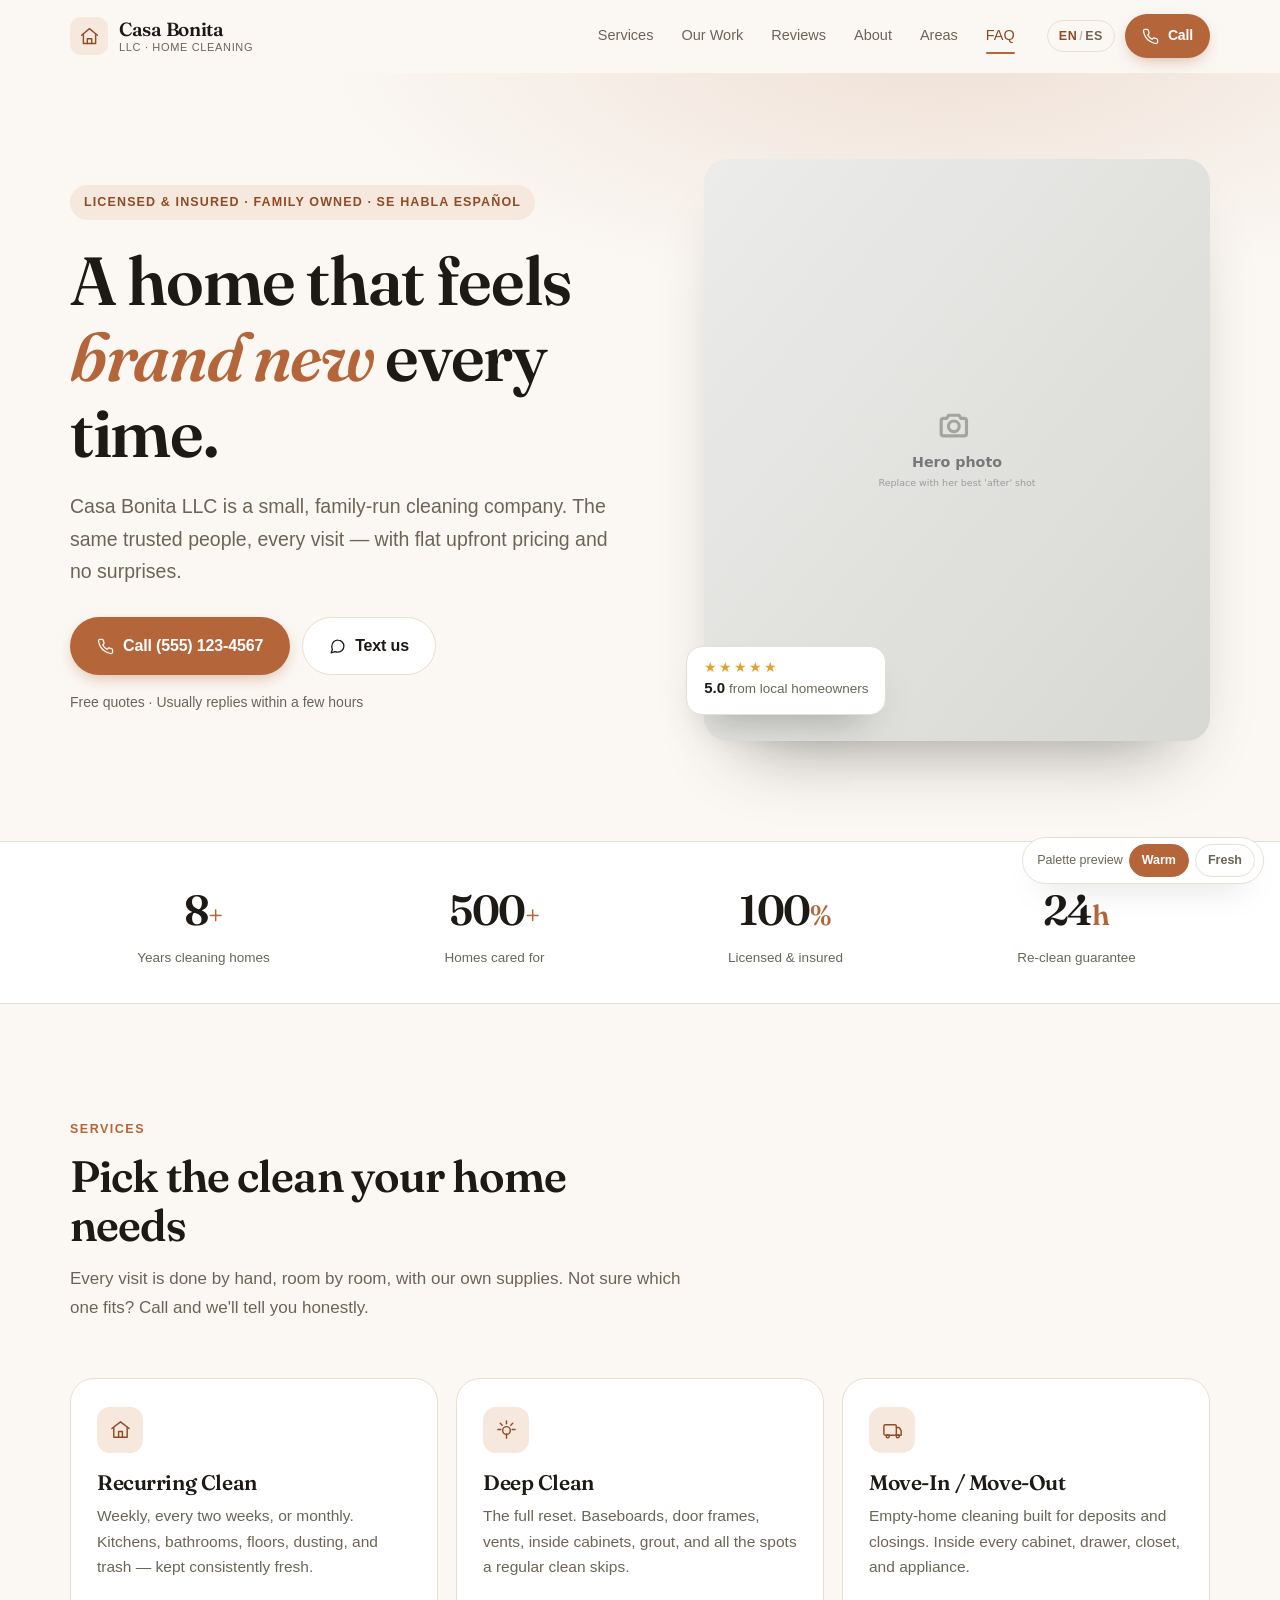
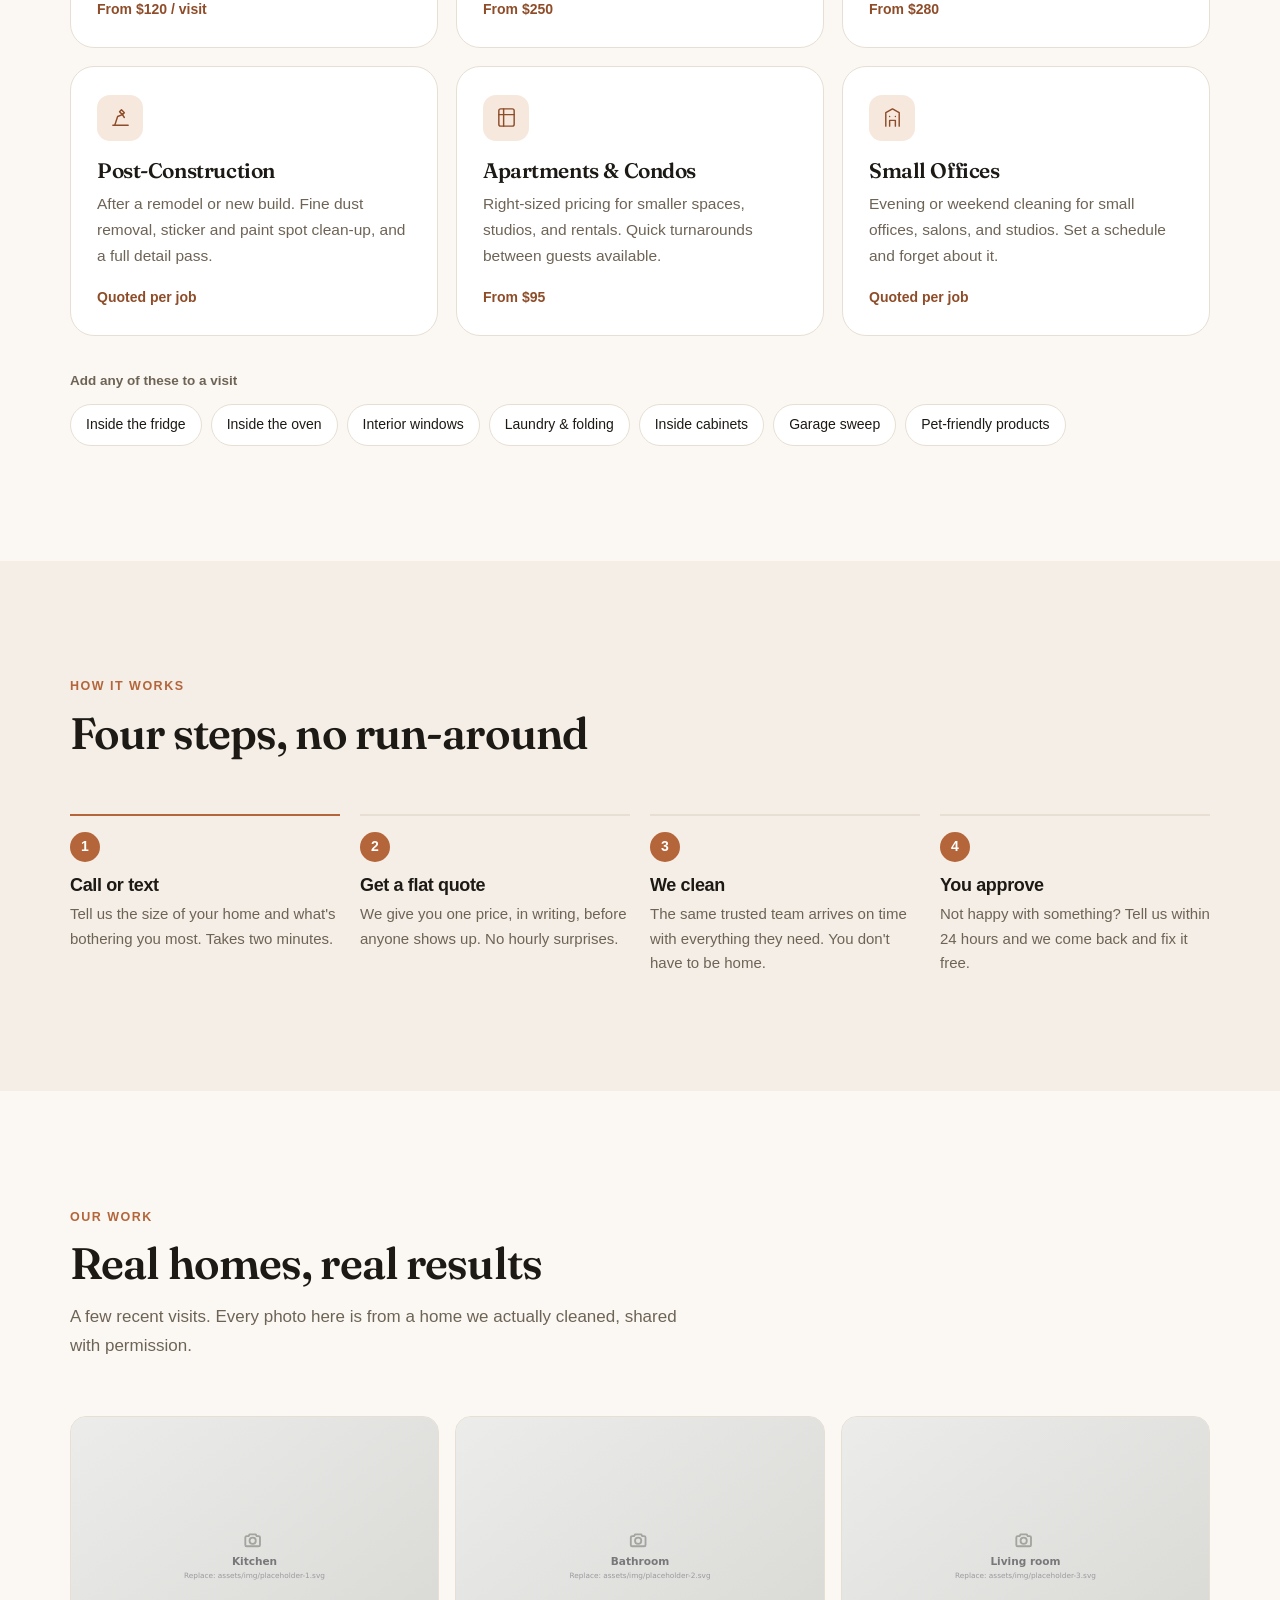
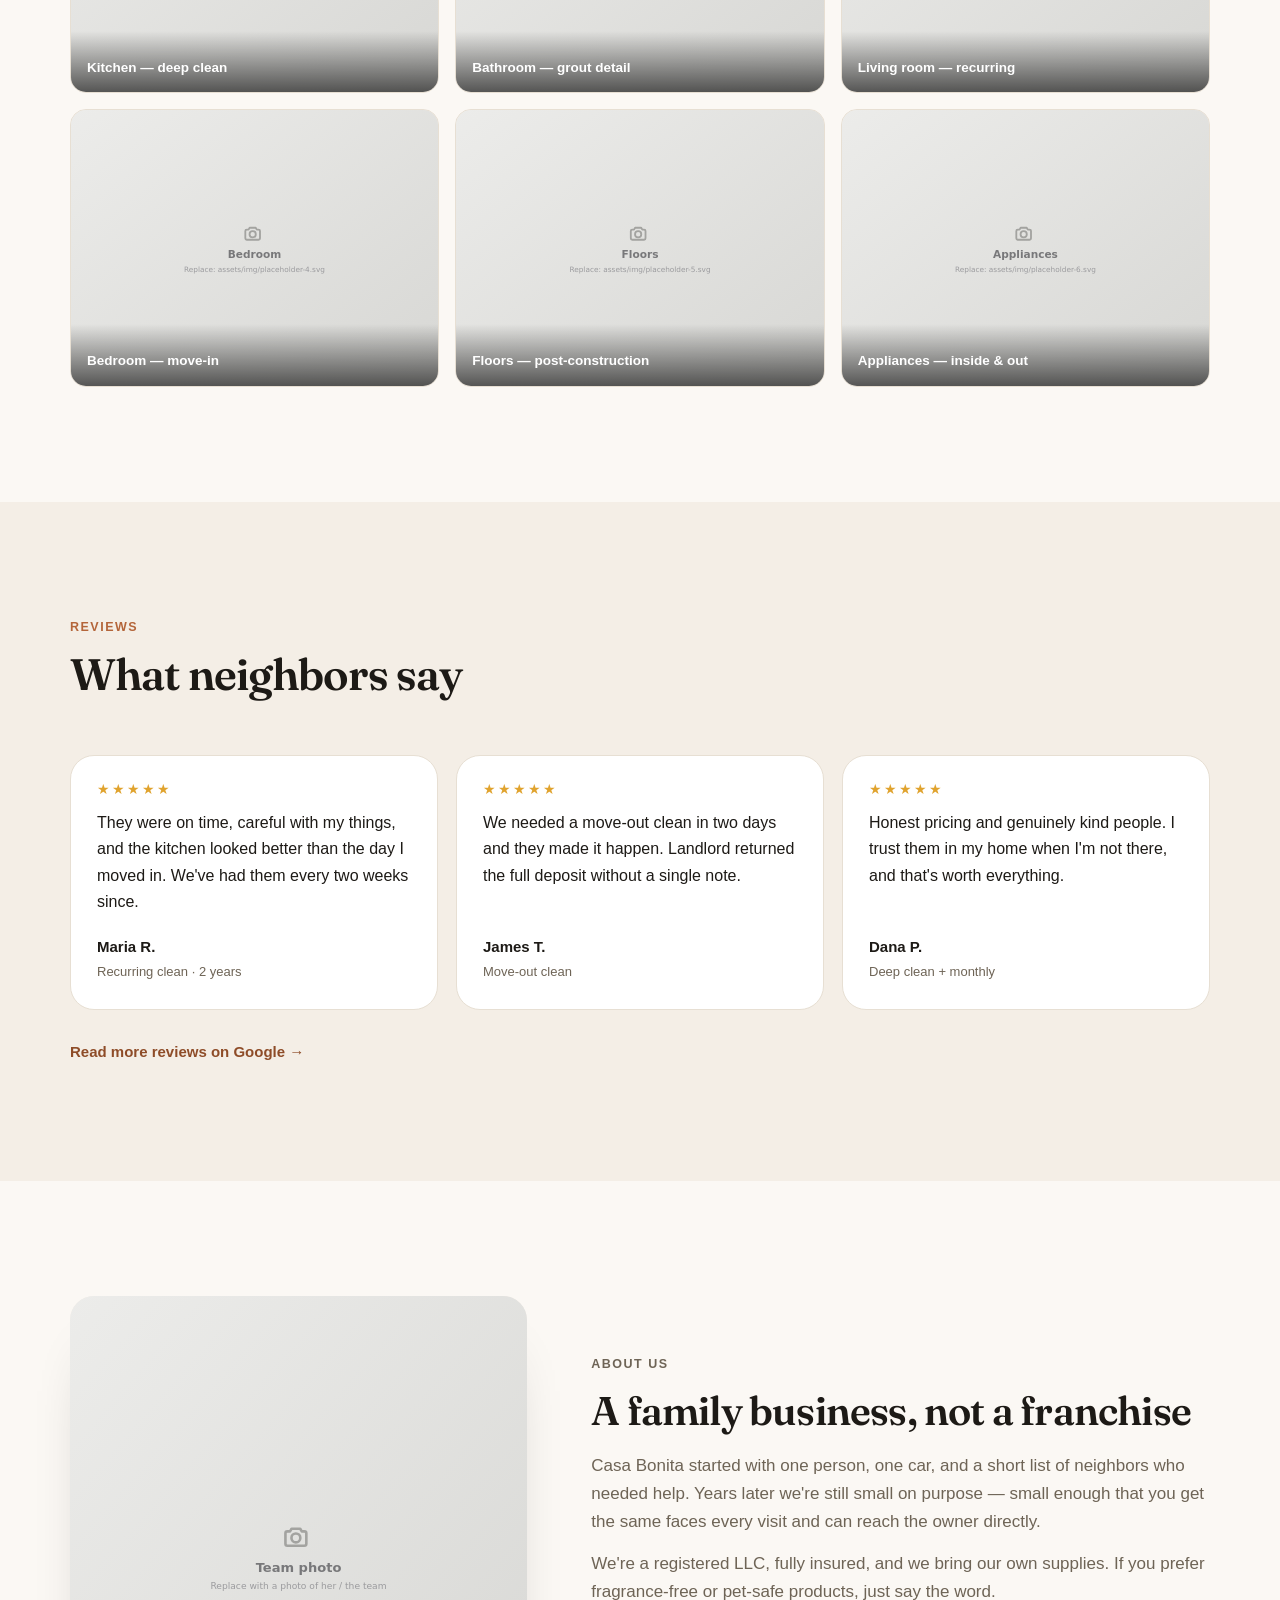
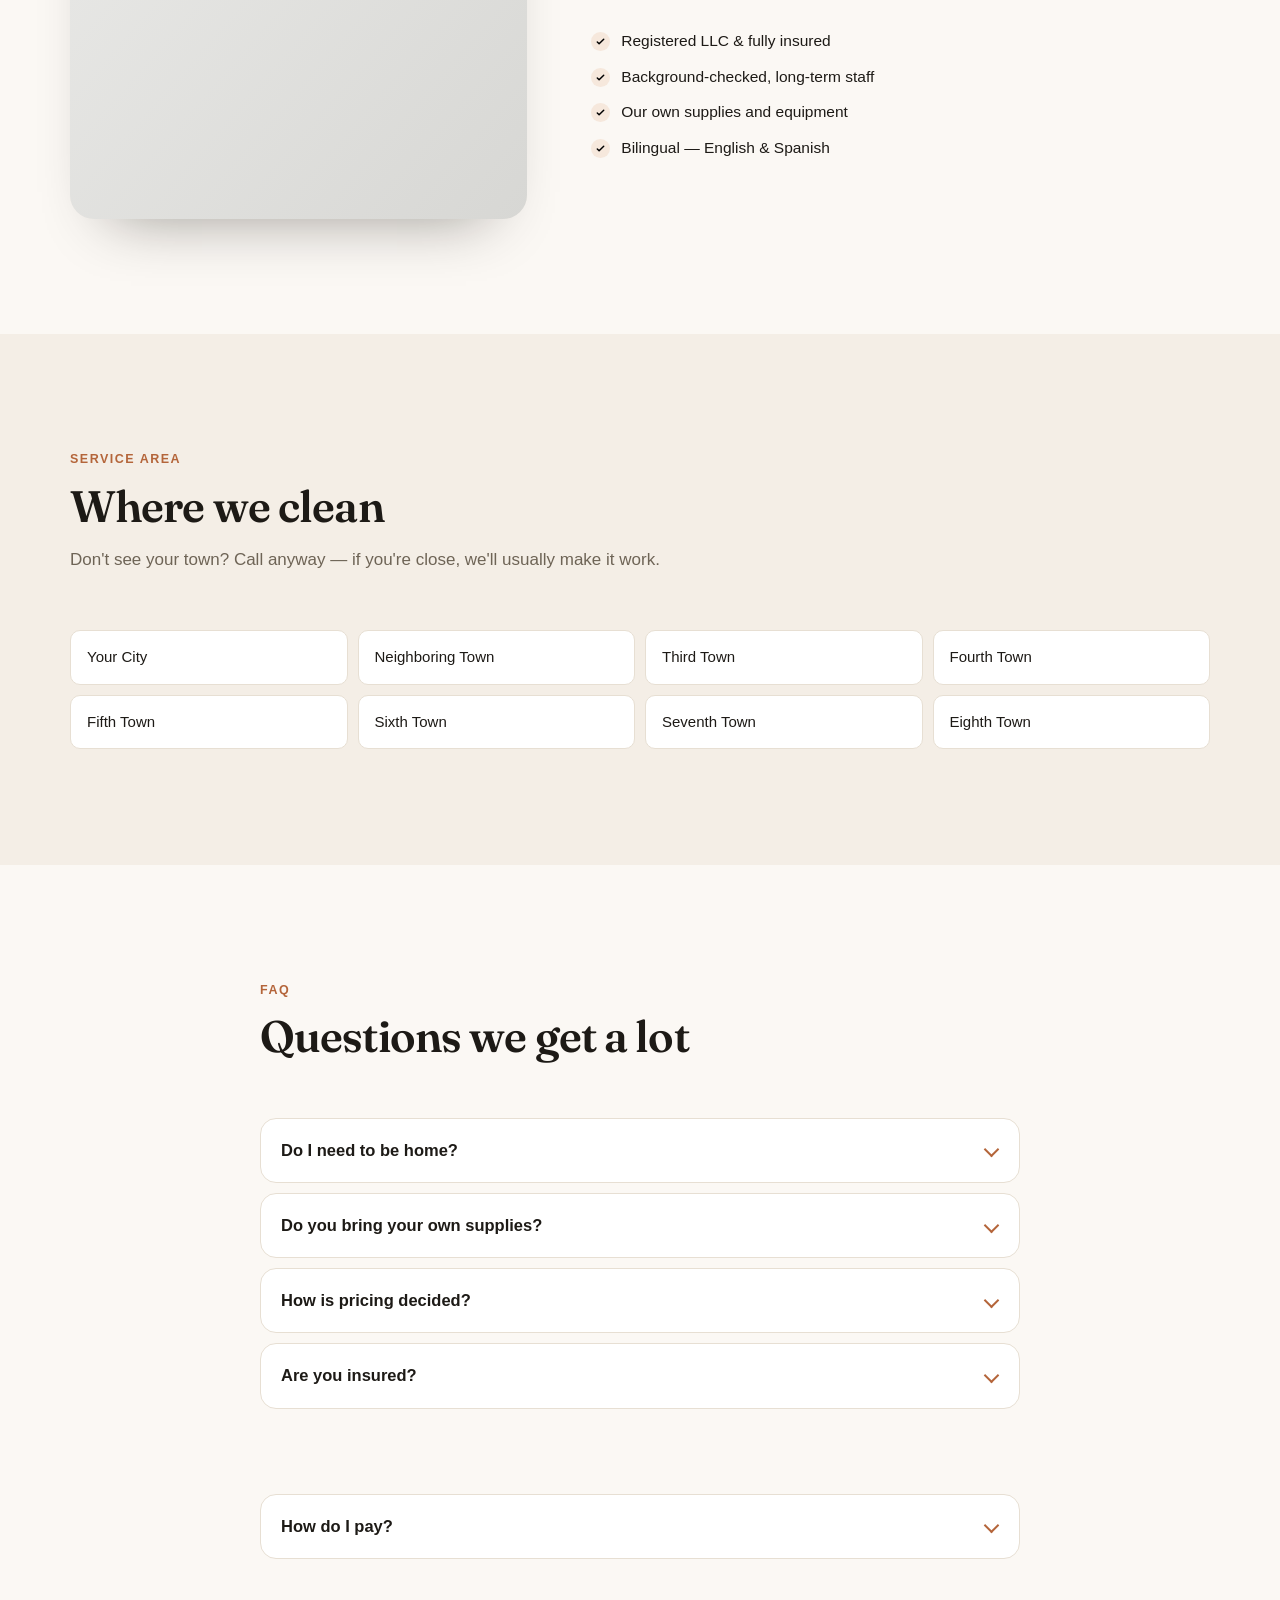
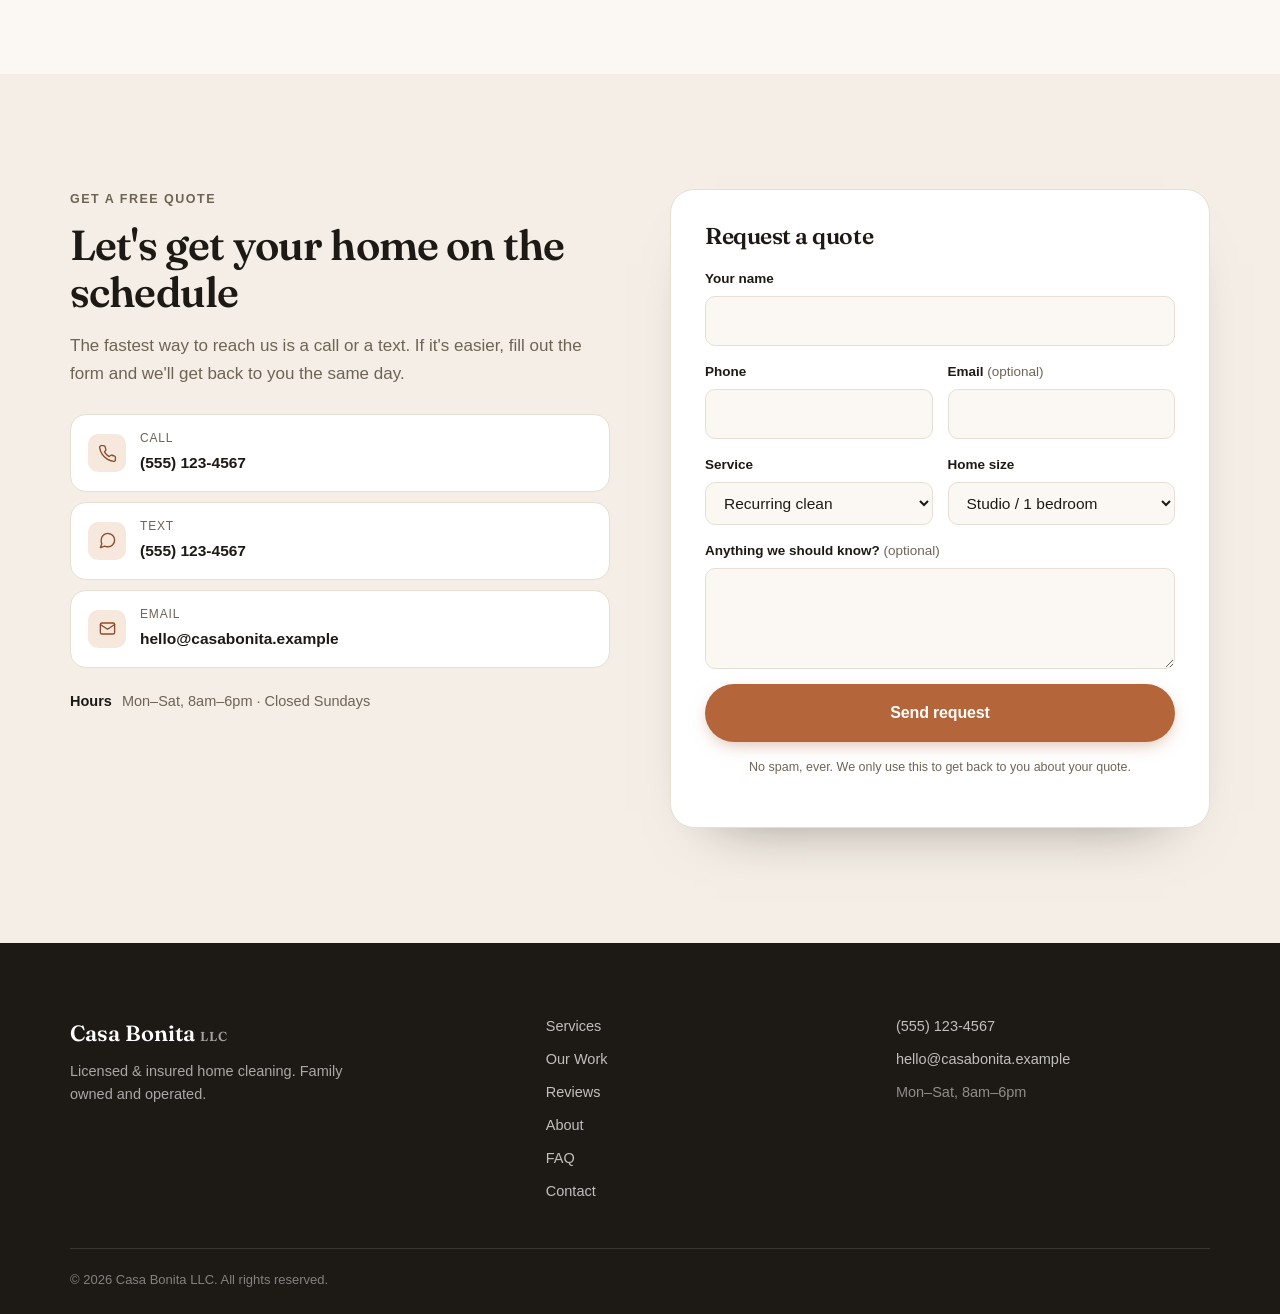
==== index.html @ fd1fa830 "Casa Bonita LLC site: bilingual static one-pager with two palettes Static, dependency-free marketing" ====
<!DOCTYPE html>
<html lang="en" data-palette="warm">
<head>
<meta charset="utf-8">
<meta name="viewport" content="width=device-width, initial-scale=1">
<title>Casa Bonita LLC — Home Cleaning You Can Trust</title>
<meta name="description" content="Casa Bonita LLC is a licensed and insured family-owned home cleaning service. Recurring cleans, deep cleans, and move-in/move-out cleaning. Free quotes.">
<meta name="theme-color" content="#ffffff">
<link rel="canonical" href="https://example.com/">

<!-- Social preview -->
<meta property="og:type" content="website">
<meta property="og:title" content="Casa Bonita LLC — Home Cleaning You Can Trust">
<meta property="og:description" content="Licensed, insured, family-owned home cleaning. Free quotes, flat pricing, satisfaction guaranteed.">
<meta property="og:image" content="assets/img/social-preview.svg">

<link rel="icon" href="assets/img/favicon.svg" type="image/svg+xml">

<!-- Display font. Remove these two tags and the --font-display line in styles.css to go 100% dependency-free. -->
<link rel="preconnect" href="https://fonts.googleapis.com">
<link rel="preconnect" href="https://fonts.gstatic.com" crossorigin>
<link href="https://fonts.googleapis.com/css2?family=Fraunces:opsz,wght@9..144,400;9..144,600&display=swap" rel="stylesheet">

<link rel="stylesheet" href="assets/css/styles.css">
</head>
<body>

<a class="skip-link" href="#main" data-i18n="a11y.skip">Skip to content</a>

<!-- ─────────────────────────── HEADER ─────────────────────────── -->
<header class="site-header" id="siteHeader">
  <div class="wrap header-inner">
    <a class="brand" href="#top">
      <span class="brand-mark" aria-hidden="true">
        <svg viewBox="0 0 24 24" fill="none" stroke="currentColor" stroke-width="1.6" stroke-linecap="round" stroke-linejoin="round">
          <path d="M3 10.5 12 3l9 7.5"/><path d="M5 9.5V20h14V9.5"/><path d="M9.5 20v-5.5h5V20"/>
        </svg>
      </span>
      <span class="brand-text">
        <strong>Casa Bonita</strong>
        <small>LLC · Home Cleaning</small>
      </span>
    </a>

    <nav class="nav" id="nav" aria-label="Main">
      <a href="#services" data-i18n="nav.services">Services</a>
      <a href="#work" data-i18n="nav.work">Our Work</a>
      <a href="#reviews" data-i18n="nav.reviews">Reviews</a>
      <a href="#about" data-i18n="nav.about">About</a>
      <a href="#areas" data-i18n="nav.areas">Areas</a>
      <a href="#faq" data-i18n="nav.faq">FAQ</a>
    </nav>

    <div class="header-actions">
      <button class="lang-toggle" id="langToggle" type="button" aria-label="Switch language / Cambiar idioma">
        <span class="lang-opt is-on" data-lang="en">EN</span>
        <span class="lang-sep" aria-hidden="true">/</span>
        <span class="lang-opt" data-lang="es">ES</span>
      </button>
      <a class="btn btn-primary btn-sm" href="tel:+15551234567">
        <svg class="ico" viewBox="0 0 24 24" fill="none" stroke="currentColor" stroke-width="1.8" stroke-linecap="round" stroke-linejoin="round" aria-hidden="true"><path d="M22 16.9v3a2 2 0 0 1-2.2 2 19.8 19.8 0 0 1-8.6-3.1 19.5 19.5 0 0 1-6-6A19.8 19.8 0 0 1 2.1 4.2 2 2 0 0 1 4.1 2h3a2 2 0 0 1 2 1.7c.1 1 .4 1.9.7 2.8a2 2 0 0 1-.5 2.1L8.1 9.9a16 16 0 0 0 6 6l1.3-1.2a2 2 0 0 1 2.1-.5c.9.3 1.8.6 2.8.7a2 2 0 0 1 1.7 2Z"/></svg>
        <span data-i18n="cta.call">Call</span>
      </a>
      <button class="menu-btn" id="menuBtn" type="button" aria-expanded="false" aria-controls="nav" aria-label="Menu">
        <span></span><span></span><span></span>
      </button>
    </div>
  </div>
</header>

<main id="main">
<span id="top"></span>

<!-- ─────────────────────────── HERO ─────────────────────────── -->
<section class="hero">
  <div class="hero-glow" aria-hidden="true"></div>
  <div class="wrap hero-grid">
    <div class="hero-copy">
      <p class="eyebrow reveal" data-i18n="hero.eyebrow">Licensed &amp; insured · Family owned · Se habla español</p>
      <h1 class="reveal" data-d="1">
        <span data-i18n="hero.h1a">A home that feels</span>
        <em data-i18n="hero.h1b">brand new</em>
        <span data-i18n="hero.h1c">every time.</span>
      </h1>
      <p class="lede reveal" data-d="2" data-i18n="hero.lede">Casa Bonita LLC is a small, family-run cleaning company. The same trusted people, every visit — with flat upfront pricing and no surprises.</p>
      <div class="hero-cta reveal" data-d="3">
        <a class="btn btn-primary btn-lg" href="tel:+15551234567">
          <svg class="ico" viewBox="0 0 24 24" fill="none" stroke="currentColor" stroke-width="1.8" stroke-linecap="round" stroke-linejoin="round" aria-hidden="true"><path d="M22 16.9v3a2 2 0 0 1-2.2 2 19.8 19.8 0 0 1-8.6-3.1 19.5 19.5 0 0 1-6-6A19.8 19.8 0 0 1 2.1 4.2 2 2 0 0 1 4.1 2h3a2 2 0 0 1 2 1.7c.1 1 .4 1.9.7 2.8a2 2 0 0 1-.5 2.1L8.1 9.9a16 16 0 0 0 6 6l1.3-1.2a2 2 0 0 1 2.1-.5c.9.3 1.8.6 2.8.7a2 2 0 0 1 1.7 2Z"/></svg>
          <span data-i18n="hero.cta1">Call (555) 123-4567</span>
        </a>
        <a class="btn btn-ghost btn-lg" href="sms:+15551234567">
          <svg class="ico" viewBox="0 0 24 24" fill="none" stroke="currentColor" stroke-width="1.8" stroke-linecap="round" stroke-linejoin="round" aria-hidden="true"><path d="M21 11.5a8.4 8.4 0 0 1-9 8.4 9 9 0 0 1-3.5-.7L3 21l1.8-5A8.3 8.3 0 0 1 4 11.5a8.4 8.4 0 0 1 9-8.4 8.4 8.4 0 0 1 8 8.4Z"/></svg>
          <span data-i18n="hero.cta2">Text us</span>
        </a>
      </div>
      <p class="hero-note reveal" data-d="4" data-i18n="hero.note">Free quotes · Usually replies within a few hours</p>
    </div>

    <div class="hero-media reveal" data-d="2">
      <figure class="hero-photo">
        <img src="assets/img/placeholder-hero.svg" alt="" width="640" height="760" loading="eager">
      </figure>
      <div class="hero-badge">
        <div class="stars" aria-hidden="true">★★★★★</div>
        <p><strong data-i18n="hero.badgeNum">5.0</strong> <span data-i18n="hero.badgeText">from local homeowners</span></p>
      </div>
    </div>
  </div>
</section>

<!-- ─────────────────────────── TRUST STRIP ─────────────────────────── -->
<section class="strip">
  <div class="wrap strip-grid">
    <div class="stat reveal"><span class="num" data-count="8">8</span><span class="suf">+</span><p data-i18n="stat.years">Years cleaning homes</p></div>
    <div class="stat reveal" data-d="1"><span class="num" data-count="500">500</span><span class="suf">+</span><p data-i18n="stat.homes">Homes cared for</p></div>
    <div class="stat reveal" data-d="2"><span class="num" data-count="100">100</span><span class="suf">%</span><p data-i18n="stat.insured">Licensed &amp; insured</p></div>
    <div class="stat reveal" data-d="3"><span class="num" data-count="24">24</span><span class="suf">h</span><p data-i18n="stat.guarantee">Re-clean guarantee</p></div>
  </div>
</section>

<!-- ─────────────────────────── SERVICES ─────────────────────────── -->
<section id="services" class="section">
  <div class="wrap">
    <header class="section-head reveal">
      <p class="kicker" data-i18n="services.kicker">Services</p>
      <h2 data-i18n="services.h2">Pick the clean your home needs</h2>
      <p class="sub" data-i18n="services.sub">Every visit is done by hand, room by room, with our own supplies. Not sure which one fits? Call and we'll tell you honestly.</p>
    </header>

    <div class="cards">
      <article class="card reveal">
        <span class="card-ico" aria-hidden="true">
          <svg viewBox="0 0 24 24" fill="none" stroke="currentColor" stroke-width="1.5" stroke-linecap="round" stroke-linejoin="round"><path d="M3 11 12 4l9 7"/><path d="M5 10v10h14V10"/><path d="M10 20v-6h4v6"/></svg>
        </span>
        <h3 data-i18n="svc1.h">Recurring Clean</h3>
        <p data-i18n="svc1.p">Weekly, every two weeks, or monthly. Kitchens, bathrooms, floors, dusting, and trash — kept consistently fresh.</p>
        <p class="price"><span data-i18n="svc1.price">From $120 / visit</span></p>
      </article>

      <article class="card reveal" data-d="1">
        <span class="card-ico" aria-hidden="true">
          <svg viewBox="0 0 24 24" fill="none" stroke="currentColor" stroke-width="1.5" stroke-linecap="round" stroke-linejoin="round"><path d="M12 3v3"/><path d="m5.5 5.5 2 2"/><path d="M3 12h3"/><circle cx="12" cy="13" r="4"/><path d="M12 17v4"/><path d="m18.5 5.5-2 2"/><path d="M21 12h-3"/></svg>
        </span>
        <h3 data-i18n="svc2.h">Deep Clean</h3>
        <p data-i18n="svc2.p">The full reset. Baseboards, door frames, vents, inside cabinets, grout, and all the spots a regular clean skips.</p>
        <p class="price"><span data-i18n="svc2.price">From $250</span></p>
      </article>

      <article class="card reveal" data-d="2">
        <span class="card-ico" aria-hidden="true">
          <svg viewBox="0 0 24 24" fill="none" stroke="currentColor" stroke-width="1.5" stroke-linecap="round" stroke-linejoin="round"><rect x="3" y="7" width="13" height="11" rx="1.5"/><path d="M16 10h3l2 3v5h-5"/><circle cx="7" cy="19" r="1.6"/><circle cx="17.5" cy="19" r="1.6"/></svg>
        </span>
        <h3 data-i18n="svc3.h">Move-In / Move-Out</h3>
        <p data-i18n="svc3.p">Empty-home cleaning built for deposits and closings. Inside every cabinet, drawer, closet, and appliance.</p>
        <p class="price"><span data-i18n="svc3.price">From $280</span></p>
      </article>

      <article class="card reveal">
        <span class="card-ico" aria-hidden="true">
          <svg viewBox="0 0 24 24" fill="none" stroke="currentColor" stroke-width="1.5" stroke-linecap="round" stroke-linejoin="round"><path d="M4 20h16"/><path d="m6 20 3-9 5-2 2 3"/><path d="m13 4 3 3-2 2-3-3z"/></svg>
        </span>
        <h3 data-i18n="svc4.h">Post-Construction</h3>
        <p data-i18n="svc4.p">After a remodel or new build. Fine dust removal, sticker and paint spot clean-up, and a full detail pass.</p>
        <p class="price"><span data-i18n="svc4.price">Quoted per job</span></p>
      </article>

      <article class="card reveal" data-d="1">
        <span class="card-ico" aria-hidden="true">
          <svg viewBox="0 0 24 24" fill="none" stroke="currentColor" stroke-width="1.5" stroke-linecap="round" stroke-linejoin="round"><rect x="4" y="3" width="16" height="18" rx="2"/><path d="M4 9h16"/><path d="M9 3v18"/></svg>
        </span>
        <h3 data-i18n="svc5.h">Apartments &amp; Condos</h3>
        <p data-i18n="svc5.p">Right-sized pricing for smaller spaces, studios, and rentals. Quick turnarounds between guests available.</p>
        <p class="price"><span data-i18n="svc5.price">From $95</span></p>
      </article>

      <article class="card reveal" data-d="2">
        <span class="card-ico" aria-hidden="true">
          <svg viewBox="0 0 24 24" fill="none" stroke="currentColor" stroke-width="1.5" stroke-linecap="round" stroke-linejoin="round"><path d="M5 21V7l7-4 7 4v14"/><path d="M9 21v-6h6v6"/><path d="M9 11h.01M15 11h.01"/></svg>
        </span>
        <h3 data-i18n="svc6.h">Small Offices</h3>
        <p data-i18n="svc6.p">Evening or weekend cleaning for small offices, salons, and studios. Set a schedule and forget about it.</p>
        <p class="price"><span data-i18n="svc6.price">Quoted per job</span></p>
      </article>
    </div>

    <div class="addons reveal">
      <p class="addons-label" data-i18n="addons.label">Add any of these to a visit</p>
      <ul class="chips">
        <li data-i18n="addon1">Inside the fridge</li>
        <li data-i18n="addon2">Inside the oven</li>
        <li data-i18n="addon3">Interior windows</li>
        <li data-i18n="addon4">Laundry &amp; folding</li>
        <li data-i18n="addon5">Inside cabinets</li>
        <li data-i18n="addon6">Garage sweep</li>
        <li data-i18n="addon7">Pet-friendly products</li>
      </ul>
    </div>
  </div>
</section>

<!-- ─────────────────────────── PROCESS ─────────────────────────── -->
<section class="section section-alt">
  <div class="wrap">
    <header class="section-head reveal">
      <p class="kicker" data-i18n="process.kicker">How it works</p>
      <h2 data-i18n="process.h2">Four steps, no run-around</h2>
    </header>
    <ol class="steps">
      <li class="step reveal"><span class="step-n">1</span><h3 data-i18n="step1.h">Call or text</h3><p data-i18n="step1.p">Tell us the size of your home and what's bothering you most. Takes two minutes.</p></li>
      <li class="step reveal" data-d="1"><span class="step-n">2</span><h3 data-i18n="step2.h">Get a flat quote</h3><p data-i18n="step2.p">We give you one price, in writing, before anyone shows up. No hourly surprises.</p></li>
      <li class="step reveal" data-d="2"><span class="step-n">3</span><h3 data-i18n="step3.h">We clean</h3><p data-i18n="step3.p">The same trusted team arrives on time with everything they need. You don't have to be home.</p></li>
      <li class="step reveal" data-d="3"><span class="step-n">4</span><h3 data-i18n="step4.h">You approve</h3><p data-i18n="step4.p">Not happy with something? Tell us within 24 hours and we come back and fix it free.</p></li>
    </ol>
  </div>
</section>

<!-- ─────────────────────────── GALLERY ─────────────────────────── -->
<section id="work" class="section">
  <div class="wrap">
    <header class="section-head reveal">
      <p class="kicker" data-i18n="work.kicker">Our work</p>
      <h2 data-i18n="work.h2">Real homes, real results</h2>
      <p class="sub" data-i18n="work.sub">A few recent visits. Every photo here is from a home we actually cleaned, shared with permission.</p>
    </header>
    <div class="gallery">
      <figure class="shot reveal"><img src="assets/img/placeholder-1.svg" alt="Kitchen after a deep clean" loading="lazy" width="800" height="600"><figcaption data-i18n="work.c1">Kitchen — deep clean</figcaption></figure>
      <figure class="shot reveal" data-d="1"><img src="assets/img/placeholder-2.svg" alt="Bathroom after a deep clean" loading="lazy" width="800" height="600"><figcaption data-i18n="work.c2">Bathroom — grout detail</figcaption></figure>
      <figure class="shot reveal" data-d="2"><img src="assets/img/placeholder-3.svg" alt="Living room after a recurring clean" loading="lazy" width="800" height="600"><figcaption data-i18n="work.c3">Living room — recurring</figcaption></figure>
      <figure class="shot reveal"><img src="assets/img/placeholder-4.svg" alt="Bedroom after a clean" loading="lazy" width="800" height="600"><figcaption data-i18n="work.c4">Bedroom — move-in</figcaption></figure>
      <figure class="shot reveal" data-d="1"><img src="assets/img/placeholder-5.svg" alt="Hardwood floors after cleaning" loading="lazy" width="800" height="600"><figcaption data-i18n="work.c5">Floors — post-construction</figcaption></figure>
      <figure class="shot reveal" data-d="2"><img src="assets/img/placeholder-6.svg" alt="Appliance interior after cleaning" loading="lazy" width="800" height="600"><figcaption data-i18n="work.c6">Appliances — inside &amp; out</figcaption></figure>
    </div>
  </div>
</section>

<!-- ─────────────────────────── REVIEWS ─────────────────────────── -->
<section id="reviews" class="section section-alt">
  <div class="wrap">
    <header class="section-head reveal">
      <p class="kicker" data-i18n="rev.kicker">Reviews</p>
      <h2 data-i18n="rev.h2">What neighbors say</h2>
    </header>
    <div class="reviews">
      <figure class="quote reveal">
        <div class="stars" aria-label="5 out of 5 stars">★★★★★</div>
        <blockquote data-i18n="rev1.q">They were on time, careful with my things, and the kitchen looked better than the day I moved in. We've had them every two weeks since.</blockquote>
        <figcaption><strong data-i18n="rev1.n">Maria R.</strong><span data-i18n="rev1.m">Recurring clean · 2 years</span></figcaption>
      </figure>
      <figure class="quote reveal" data-d="1">
        <div class="stars" aria-label="5 out of 5 stars">★★★★★</div>
        <blockquote data-i18n="rev2.q">We needed a move-out clean in two days and they made it happen. Landlord returned the full deposit without a single note.</blockquote>
        <figcaption><strong data-i18n="rev2.n">James T.</strong><span data-i18n="rev2.m">Move-out clean</span></figcaption>
      </figure>
      <figure class="quote reveal" data-d="2">
        <div class="stars" aria-label="5 out of 5 stars">★★★★★</div>
        <blockquote data-i18n="rev3.q">Honest pricing and genuinely kind people. I trust them in my home when I'm not there, and that's worth everything.</blockquote>
        <figcaption><strong data-i18n="rev3.n">Dana P.</strong><span data-i18n="rev3.m">Deep clean + monthly</span></figcaption>
      </figure>
    </div>
    <p class="reviews-cta reveal">
      <a class="link-arrow" href="#" data-i18n="rev.more">Read more reviews on Google →</a>
    </p>
  </div>
</section>

<!-- ─────────────────────────── ABOUT ─────────────────────────── -->
<section id="about" class="section">
  <div class="wrap about-grid">
    <figure class="about-photo reveal">
      <img src="assets/img/placeholder-about.svg" alt="The Casa Bonita cleaning team" loading="lazy" width="700" height="800">
    </figure>
    <div class="about-copy">
      <p class="kicker reveal" data-i18n="about.kicker">About us</p>
      <h2 class="reveal" data-d="1" data-i18n="about.h2">A family business, not a franchise</h2>
      <p class="reveal" data-d="2" data-i18n="about.p1">Casa Bonita started with one person, one car, and a short list of neighbors who needed help. Years later we're still small on purpose — small enough that you get the same faces every visit and can reach the owner directly.</p>
      <p class="reveal" data-d="3" data-i18n="about.p2">We're a registered LLC, fully insured, and we bring our own supplies. If you prefer fragrance-free or pet-safe products, just say the word.</p>
      <ul class="ticks reveal" data-d="4">
        <li data-i18n="about.t1">Registered LLC &amp; fully insured</li>
        <li data-i18n="about.t2">Background-checked, long-term staff</li>
        <li data-i18n="about.t3">Our own supplies and equipment</li>
        <li data-i18n="about.t4">Bilingual — English &amp; Spanish</li>
      </ul>
    </div>
  </div>
</section>

<!-- ─────────────────────────── AREAS ─────────────────────────── -->
<section id="areas" class="section section-alt">
  <div class="wrap">
    <header class="section-head reveal">
      <p class="kicker" data-i18n="areas.kicker">Service area</p>
      <h2 data-i18n="areas.h2">Where we clean</h2>
      <p class="sub" data-i18n="areas.sub">Don't see your town? Call anyway — if you're close, we'll usually make it work.</p>
    </header>
    <ul class="areas reveal">
      <li>Your City</li><li>Neighboring Town</li><li>Third Town</li>
      <li>Fourth Town</li><li>Fifth Town</li><li>Sixth Town</li>
      <li>Seventh Town</li><li>Eighth Town</li>
    </ul>
  </div>
</section>

<!-- ─────────────────────────── FAQ ─────────────────────────── -->
<section id="faq" class="section">
  <div class="wrap narrow">
    <header class="section-head reveal">
      <p class="kicker" data-i18n="faq.kicker">FAQ</p>
      <h2 data-i18n="faq.h2">Questions we get a lot</h2>
    </header>
    <div class="faq">
      <details class="reveal"><summary data-i18n="faq1.q">Do I need to be home?</summary><p data-i18n="faq1.a">No. Most of our clients give us a key, a code, or a lockbox. Whatever you're comfortable with is fine, and we'll confirm the arrangement in writing.</p></details>
      <details class="reveal"><summary data-i18n="faq2.q">Do you bring your own supplies?</summary><p data-i18n="faq2.a">Yes — everything, including vacuums and microfiber. If you'd rather we use your products, we're happy to.</p></details>
      <details class="reveal"><summary data-i18n="faq3.q">How is pricing decided?</summary><p data-i18n="faq3.a">By the size and condition of the home, not by the hour. You get one flat price before we start, so the number never changes on you.</p></details>
      <details class="reveal"><summary data-i18n="faq4.q">Are you insured?</summary><p data-i18n="faq4.a">Casa Bonita LLC is a registered business carrying general liability insurance. We can send you a certificate on request.</p></details>
      <details class="reveal"><summary data-i18n="faq5.q">What about pets?</summary><p data-i18n="faq5.a">We love them. Tell us their names and anything we should know, and we can switch to pet-safe, low-fragrance products.</p></details>
      <details class="reveal"><summary data-i18n="faq6.q">How do I pay?</summary><p data-i18n="faq6.a">Cash, check, Zelle, Venmo, or card. Payment is due after the visit — never before.</p></details>
    </div>
  </div>
</section>

<!-- ─────────────────────────── CONTACT ─────────────────────────── -->
<section id="contact" class="section section-contact">
  <div class="wrap contact-grid">
    <div class="contact-copy">
      <p class="kicker reveal" data-i18n="contact.kicker">Get a free quote</p>
      <h2 class="reveal" data-d="1" data-i18n="contact.h2">Let's get your home on the schedule</h2>
      <p class="reveal" data-d="2" data-i18n="contact.p">The fastest way to reach us is a call or a text. If it's easier, fill out the form and we'll get back to you the same day.</p>

      <div class="contact-cards reveal" data-d="3">
        <a class="contact-card" href="tel:+15551234567">
          <span class="cc-ico" aria-hidden="true"><svg viewBox="0 0 24 24" fill="none" stroke="currentColor" stroke-width="1.7" stroke-linecap="round" stroke-linejoin="round"><path d="M22 16.9v3a2 2 0 0 1-2.2 2 19.8 19.8 0 0 1-8.6-3.1 19.5 19.5 0 0 1-6-6A19.8 19.8 0 0 1 2.1 4.2 2 2 0 0 1 4.1 2h3a2 2 0 0 1 2 1.7c.1 1 .4 1.9.7 2.8a2 2 0 0 1-.5 2.1L8.1 9.9a16 16 0 0 0 6 6l1.3-1.2a2 2 0 0 1 2.1-.5c.9.3 1.8.6 2.8.7a2 2 0 0 1 1.7 2Z"/></svg></span>
          <span><small data-i18n="contact.callLabel">Call</small><strong>(555) 123-4567</strong></span>
        </a>
        <a class="contact-card" href="sms:+15551234567">
          <span class="cc-ico" aria-hidden="true"><svg viewBox="0 0 24 24" fill="none" stroke="currentColor" stroke-width="1.7" stroke-linecap="round" stroke-linejoin="round"><path d="M21 11.5a8.4 8.4 0 0 1-9 8.4 9 9 0 0 1-3.5-.7L3 21l1.8-5A8.3 8.3 0 0 1 4 11.5a8.4 8.4 0 0 1 9-8.4 8.4 8.4 0 0 1 8 8.4Z"/></svg></span>
          <span><small data-i18n="contact.textLabel">Text</small><strong>(555) 123-4567</strong></span>
        </a>
        <a class="contact-card" href="mailto:hello@casabonita.example">
          <span class="cc-ico" aria-hidden="true"><svg viewBox="0 0 24 24" fill="none" stroke="currentColor" stroke-width="1.7" stroke-linecap="round" stroke-linejoin="round"><rect x="3" y="5" width="18" height="14" rx="2"/><path d="m3 7 9 6 9-6"/></svg></span>
          <span><small data-i18n="contact.emailLabel">Email</small><strong>hello@casabonita.example</strong></span>
        </a>
      </div>

      <p class="hours reveal" data-d="4">
        <strong data-i18n="contact.hoursLabel">Hours</strong>
        <span data-i18n="contact.hours">Mon–Sat, 8am–6pm · Closed Sundays</span>
      </p>
    </div>

    <div class="form-wrap reveal" data-d="2">
      <form id="quoteForm" class="quote-form" novalidate>
        <h3 data-i18n="form.h">Request a quote</h3>

        <div class="field">
          <label for="f-name" data-i18n="form.name">Your name</label>
          <input id="f-name" name="name" type="text" autocomplete="name" required>
        </div>

        <div class="field-row">
          <div class="field">
            <label for="f-phone" data-i18n="form.phone">Phone</label>
            <input id="f-phone" name="phone" type="tel" autocomplete="tel" required>
          </div>
          <div class="field">
            <label for="f-email" data-i18n="form.email">Email <span class="opt" data-i18n="form.optional">(optional)</span></label>
            <input id="f-email" name="email" type="email" autocomplete="email">
          </div>
        </div>

        <div class="field-row">
          <div class="field">
            <label for="f-service" data-i18n="form.service">Service</label>
            <select id="f-service" name="service">
              <option data-i18n="form.s1">Recurring clean</option>
              <option data-i18n="form.s2">Deep clean</option>
              <option data-i18n="form.s3">Move-in / move-out</option>
              <option data-i18n="form.s4">Post-construction</option>
              <option data-i18n="form.s5">Small office</option>
              <option data-i18n="form.s6">Not sure yet</option>
            </select>
          </div>
          <div class="field">
            <label for="f-size" data-i18n="form.size">Home size</label>
            <select id="f-size" name="size">
              <option data-i18n="form.z1">Studio / 1 bedroom</option>
              <option data-i18n="form.z2">2 bedrooms</option>
              <option data-i18n="form.z3">3 bedrooms</option>
              <option data-i18n="form.z4">4+ bedrooms</option>
            </select>
          </div>
        </div>

        <div class="field">
          <label for="f-msg" data-i18n="form.msg">Anything we should know? <span class="opt" data-i18n="form.optional">(optional)</span></label>
          <textarea id="f-msg" name="message" rows="3"></textarea>
        </div>

        <!-- Spam honeypot: hidden from people, filled by bots. -->
        <div class="hp" aria-hidden="true"><label for="f-company">Company</label><input id="f-company" name="_gotcha" type="text" tabindex="-1" autocomplete="off"></div>

        <button class="btn btn-primary btn-lg btn-block" type="submit" data-i18n="form.submit">Send request</button>
        <p class="form-note" id="formNote" data-i18n="form.note">No spam, ever. We only use this to get back to you about your quote.</p>
        <p class="form-status" id="formStatus" role="status" aria-live="polite"></p>
      </form>
    </div>
  </div>
</section>

</main>

<!-- ─────────────────────────── FOOTER ─────────────────────────── -->
<footer class="site-footer">
  <div class="wrap footer-grid">
    <div>
      <p class="foot-brand">Casa Bonita <span>LLC</span></p>
      <p class="foot-tag" data-i18n="foot.tag">Licensed &amp; insured home cleaning. Family owned and operated.</p>
    </div>
    <nav class="foot-nav" aria-label="Footer">
      <a href="#services" data-i18n="nav.services">Services</a>
      <a href="#work" data-i18n="nav.work">Our Work</a>
      <a href="#reviews" data-i18n="nav.reviews">Reviews</a>
      <a href="#about" data-i18n="nav.about">About</a>
      <a href="#faq" data-i18n="nav.faq">FAQ</a>
      <a href="#contact" data-i18n="nav.contact">Contact</a>
    </nav>
    <div class="foot-contact">
      <a href="tel:+15551234567">(555) 123-4567</a>
      <a href="mailto:hello@casabonita.example">hello@casabonita.example</a>
      <p data-i18n="foot.hours">Mon–Sat, 8am–6pm</p>
    </div>
  </div>
  <div class="wrap foot-bottom">
    <p>© <span id="year">2026</span> Casa Bonita LLC. <span data-i18n="foot.rights">All rights reserved.</span></p>
  </div>
</footer>

<!-- Sticky mobile call bar -->
<div class="callbar">
  <a class="btn btn-primary btn-block" href="tel:+15551234567" data-i18n="cta.callNow">Call for a free quote</a>
</div>

<!-- ══════════════════════════════════════════════════════════════
     PALETTE PREVIEW SWITCHER — temporary, for choosing a look.
     Delete this block and the matching CSS/JS once a palette is picked.
     ══════════════════════════════════════════════════════════════ -->
<div class="palette-switch" id="paletteSwitch">
  <span>Palette preview</span>
  <button type="button" data-set="warm" class="is-on">Warm</button>
  <button type="button" data-set="fresh">Fresh</button>
</div>

<script src="assets/js/i18n.js" defer></script>
<script src="assets/js/app.js" defer></script>

<script type="application/ld+json">
{
  "@context": "https://schema.org",
  "@type": "HouseCleaningService",
  "name": "Casa Bonita LLC",
  "description": "Licensed and insured family-owned home cleaning service.",
  "telephone": "+1-555-123-4567",
  "email": "hello@casabonita.example",
  "priceRange": "$$",
  "areaServed": ["Your City", "Neighboring Town"],
  "openingHours": "Mo-Sa 08:00-18:00"
}
</script>
</body>
</html>
---- assets/css/styles.css ----
/* ============================================================
   Casa Bonita LLC — styles.css
   Plain CSS, no build step. Two palettes live side by side so
   you can compare; once you pick one, see the note at the top
   of the PALETTES block for how to delete the other.
   ============================================================ */

/* ---------- PALETTES -------------------------------------------------
   The <html> tag carries data-palette="warm" or "fresh".
   To lock one in: keep its block, delete the other, and remove the
   [data-palette=...] selector so the vars sit on plain :root.
--------------------------------------------------------------------- */

:root,
[data-palette="warm"] {
  --bg:          #FBF8F4;
  --bg-alt:      #F4EEE6;
  --surface:     #FFFFFF;
  --ink:         #1D1A16;
  --muted:       #6E6456;
  --line:        #E7DFD3;
  --accent:      #B4653A;
  --accent-ink:  #8E4C28;
  --accent-soft: #F6E8DC;
  --accent-glow: 180 101 58;
  --shadow:      14 10 4;
}

[data-palette="fresh"] {
  --bg:          #F7FAFA;
  --bg-alt:      #ECF4F4;
  --surface:     #FFFFFF;
  --ink:         #0F1E20;
  --muted:       #5A6E70;
  --line:        #DCE8E8;
  --accent:      #0E8A80;
  --accent-ink:  #0A6E66;
  --accent-soft: #DBF0ED;
  --accent-glow: 14 138 128;
  --shadow:      4 20 20;
}

:root {
  --font-display: "Fraunces", "Iowan Old Style", Georgia, serif;
  --font-body: -apple-system, BlinkMacSystemFont, "Segoe UI", Roboto, "Helvetica Neue", Arial, sans-serif;

  --wrap: 1140px;
  --r-sm: 10px;
  --r-md: 16px;
  --r-lg: 24px;

  --pad-section: clamp(64px, 9vw, 116px);
  --ease: cubic-bezier(.22, .68, .3, 1);
}

[data-palette="fresh"] {
  /* The fresh palette reads better with a sans display face. */
  --font-display: var(--font-body);
}

/* ---------- RESET ---------- */
*, *::before, *::after { box-sizing: border-box; }
html { -webkit-text-size-adjust: 100%; scroll-behavior: smooth; }
body {
  margin: 0;
  font-family: var(--font-body);
  font-size: 17px;
  line-height: 1.65;
  color: var(--ink);
  background: var(--bg);
  -webkit-font-smoothing: antialiased;
  overflow-x: hidden;
}
img, svg { display: block; max-width: 100%; }
img { height: auto; }
a { color: inherit; }
h1, h2, h3 { margin: 0; line-height: 1.12; letter-spacing: -0.02em; font-weight: 600; }
p { margin: 0; }
ul, ol { margin: 0; padding: 0; list-style: none; }
button, input, select, textarea { font: inherit; color: inherit; }

.wrap { width: min(100% - 40px, var(--wrap)); margin-inline: auto; }
.wrap.narrow { width: min(100% - 40px, 760px); }

.skip-link {
  position: absolute; left: -9999px; top: 10px; z-index: 200;
  background: var(--ink); color: #fff; padding: 10px 16px; border-radius: var(--r-sm);
}
.skip-link:focus { left: 16px; }

:focus-visible { outline: 2.5px solid var(--accent); outline-offset: 3px; border-radius: 4px; }

/* ---------- BUTTONS ---------- */
.btn {
  --btn-bg: transparent;
  display: inline-flex; align-items: center; justify-content: center; gap: 9px;
  padding: 12px 20px;
  border: 1px solid transparent;
  border-radius: 999px;
  font-size: 15px; font-weight: 600; letter-spacing: -0.01em;
  text-decoration: none; cursor: pointer; white-space: nowrap;
  background: var(--btn-bg);
  transition: transform .18s var(--ease), box-shadow .22s var(--ease), background .18s, color .18s, border-color .18s;
}
.btn .ico { width: 17px; height: 17px; flex: none; }
.btn:hover { transform: translateY(-1.5px); }
.btn:active { transform: translateY(0); }

.btn-primary { --btn-bg: var(--accent); color: #fff; box-shadow: 0 6px 18px -6px rgb(var(--accent-glow) / .55); }
.btn-primary:hover { --btn-bg: var(--accent-ink); box-shadow: 0 12px 26px -8px rgb(var(--accent-glow) / .6); }

.btn-ghost { border-color: var(--line); background: var(--surface); color: var(--ink); }
.btn-ghost:hover { border-color: var(--accent); color: var(--accent-ink); }

.btn-sm { padding: 9px 16px; font-size: 14px; }
.btn-lg { padding: 15px 26px; font-size: 16px; }
.btn-block { width: 100%; }

/* ---------- HEADER ---------- */
.site-header {
  position: sticky; top: 0; z-index: 90;
  background: color-mix(in srgb, var(--bg) 82%, transparent);
  backdrop-filter: blur(14px);
  -webkit-backdrop-filter: blur(14px);
  border-bottom: 1px solid transparent;
  transition: border-color .3s, background .3s, box-shadow .3s;
}
.site-header.is-stuck {
  border-bottom-color: var(--line);
  box-shadow: 0 10px 30px -22px rgb(0 0 0 / .4);
}
.header-inner { display: flex; align-items: center; gap: 20px; min-height: 72px; }

.brand { display: flex; align-items: center; gap: 11px; text-decoration: none; margin-right: auto; }
.brand-mark {
  width: 38px; height: 38px; flex: none;
  display: grid; place-items: center;
  border-radius: 11px;
  background: var(--accent-soft); color: var(--accent-ink);
}
.brand-mark svg { width: 21px; height: 21px; }
.brand-text { display: grid; line-height: 1.15; }
.brand-text strong { font-family: var(--font-display); font-size: 19px; font-weight: 600; letter-spacing: -0.015em; white-space: nowrap; }
.brand-text small { font-size: 11px; color: var(--muted); letter-spacing: .06em; text-transform: uppercase; white-space: nowrap; }

.nav { display: flex; gap: 4px; }
.nav a {
  position: relative;
  padding: 8px 12px; border-radius: 8px;
  font-size: 14.5px; font-weight: 500; color: var(--muted);
  text-decoration: none; transition: color .18s, background .18s;
}
.nav a:hover { color: var(--ink); background: var(--bg-alt); }
.nav a.is-active { color: var(--accent-ink); }
.nav a.is-active::after {
  content: ""; position: absolute; left: 12px; right: 12px; bottom: 2px;
  height: 2px; border-radius: 2px; background: var(--accent);
}

.header-actions { display: flex; align-items: center; gap: 10px; }

.lang-toggle {
  display: flex; align-items: center; gap: 2px;
  background: transparent; border: 1px solid var(--line);
  border-radius: 999px; padding: 5px 11px;
  font-size: 12.5px; font-weight: 600; letter-spacing: .04em;
  color: var(--muted); cursor: pointer;
  transition: border-color .18s, color .18s;
}
.lang-toggle:hover { border-color: var(--accent); }
.lang-opt { transition: color .18s; }
.lang-opt.is-on { color: var(--accent-ink); }
.lang-sep { opacity: .4; }

.menu-btn {
  display: none; width: 40px; height: 40px;
  background: transparent; border: 1px solid var(--line); border-radius: 10px;
  cursor: pointer; padding: 0;
  flex-direction: column; align-items: center; justify-content: center; gap: 4px;
}
.menu-btn span { width: 17px; height: 1.8px; background: var(--ink); border-radius: 2px; transition: transform .25s var(--ease), opacity .2s; }
.menu-btn[aria-expanded="true"] span:nth-child(1) { transform: translateY(5.8px) rotate(45deg); }
.menu-btn[aria-expanded="true"] span:nth-child(2) { opacity: 0; }
.menu-btn[aria-expanded="true"] span:nth-child(3) { transform: translateY(-5.8px) rotate(-45deg); }

/* ---------- HERO ---------- */
.hero { position: relative; padding: clamp(48px, 7vw, 86px) 0 clamp(56px, 8vw, 100px); overflow: hidden; }
.hero-glow {
  position: absolute; inset: -25% -10% auto -10%; height: 70%;
  background: radial-gradient(60% 70% at 70% 30%, rgb(var(--accent-glow) / .16), transparent 70%);
  pointer-events: none;
}
.hero-grid {
  position: relative;
  display: grid; grid-template-columns: 1.06fr .94fr; gap: clamp(32px, 5vw, 64px);
  align-items: center;
}

.eyebrow {
  display: inline-block;
  font-size: 12.5px; font-weight: 600; letter-spacing: .09em; text-transform: uppercase;
  color: var(--accent-ink);
  background: var(--accent-soft);
  padding: 7px 14px; border-radius: 999px;
  margin-bottom: 22px;
}

.hero h1 {
  font-family: var(--font-display);
  font-size: clamp(40px, 6vw, 68px);
  font-weight: 600;
  margin-bottom: 20px;
}
.hero h1 em { font-style: italic; color: var(--accent); }
[data-palette="fresh"] .hero h1 em { font-style: normal; }

.lede { font-size: clamp(17px, 1.6vw, 19.5px); color: var(--muted); max-width: 52ch; margin-bottom: 30px; }

.hero-cta { display: flex; flex-wrap: wrap; gap: 12px; }
.hero-note { margin-top: 16px; font-size: 14px; color: var(--muted); }

.hero-media { position: relative; }
.hero-photo {
  margin: 0; border-radius: var(--r-lg); overflow: hidden;
  background: var(--bg-alt);
  box-shadow: 0 40px 70px -40px rgb(var(--shadow) / .45);
}
.hero-photo img { width: 100%; aspect-ratio: 4 / 4.6; object-fit: cover; }

.hero-badge {
  position: absolute; left: -18px; bottom: 26px;
  background: var(--surface); border: 1px solid var(--line);
  border-radius: var(--r-md); padding: 13px 17px;
  box-shadow: 0 20px 40px -24px rgb(var(--shadow) / .5);
}
.hero-badge p { font-size: 13.5px; color: var(--muted); margin-top: 2px; }
.hero-badge strong { color: var(--ink); font-size: 15px; }
.stars { color: #E0A32E; letter-spacing: 2px; font-size: 14px; line-height: 1; }

/* ---------- TRUST STRIP ---------- */
.strip { border-block: 1px solid var(--line); background: var(--surface); }
.strip-grid {
  display: grid; grid-template-columns: repeat(4, 1fr);
  gap: 24px; padding: 34px 0;
}
.stat { text-align: center; }
.stat .num { font-family: var(--font-display); font-size: clamp(30px, 3.6vw, 42px); font-weight: 600; letter-spacing: -0.03em; }
.stat .suf { font-family: var(--font-display); font-size: clamp(22px, 2.4vw, 28px); font-weight: 600; color: var(--accent); }
.stat p { font-size: 13.5px; color: var(--muted); margin-top: 2px; }

/* ---------- SECTIONS ---------- */
.section { padding: var(--pad-section) 0; }
.section-alt { background: var(--bg-alt); }

.section-head { max-width: 620px; margin-bottom: clamp(36px, 4.5vw, 56px); }
.kicker {
  font-size: 12.5px; font-weight: 700; letter-spacing: .12em; text-transform: uppercase;
  color: var(--accent); margin-bottom: 12px;
}
.section-head h2 { font-family: var(--font-display); font-size: clamp(29px, 3.9vw, 44px); }
.section-head .sub { margin-top: 15px; color: var(--muted); font-size: 17px; }

/* ---------- SERVICE CARDS ---------- */
.cards { display: grid; grid-template-columns: repeat(3, 1fr); gap: 18px; }
.card {
  background: var(--surface);
  border: 1px solid var(--line);
  border-radius: var(--r-lg);
  padding: 28px 26px 26px;
  display: flex; flex-direction: column;
  transition: transform .3s var(--ease), box-shadow .3s var(--ease), border-color .3s;
}
.card:hover {
  transform: translateY(-5px);
  border-color: color-mix(in srgb, var(--accent) 35%, var(--line));
  box-shadow: 0 26px 46px -32px rgb(var(--shadow) / .6);
}
.card-ico {
  width: 46px; height: 46px; border-radius: 13px;
  display: grid; place-items: center;
  background: var(--accent-soft); color: var(--accent-ink);
  margin-bottom: 18px;
}
.card-ico svg { width: 23px; height: 23px; }
.card h3 { font-family: var(--font-display); font-size: 21px; margin-bottom: 9px; }
.card p { color: var(--muted); font-size: 15.5px; }
.card .price {
  margin-top: auto; padding-top: 18px;
  font-size: 14px; font-weight: 600; color: var(--accent-ink);
}

.addons { margin-top: 34px; }
.addons-label { font-size: 13.5px; font-weight: 600; color: var(--muted); margin-bottom: 12px; }
.chips { display: flex; flex-wrap: wrap; gap: 9px; }
.chips li {
  font-size: 14px; padding: 8px 15px;
  background: var(--surface); border: 1px solid var(--line);
  border-radius: 999px; color: var(--ink);
}

/* ---------- STEPS ---------- */
.steps { display: grid; grid-template-columns: repeat(4, 1fr); gap: 20px; counter-reset: s; }
.step { position: relative; padding-top: 18px; }
.step::before {
  content: ""; position: absolute; top: 0; left: 0; right: 0;
  height: 2px; background: var(--line);
}
.step:first-child::before { background: var(--accent); }
.step-n {
  display: inline-grid; place-items: center;
  width: 30px; height: 30px; border-radius: 50%;
  background: var(--accent); color: #fff;
  font-size: 14px; font-weight: 700;
  margin-bottom: 13px;
}
.step h3 { font-size: 18px; margin-bottom: 7px; }
.step p { color: var(--muted); font-size: 15px; }

/* ---------- GALLERY ---------- */
.gallery { display: grid; grid-template-columns: repeat(3, 1fr); gap: 16px; }
.shot {
  margin: 0; border-radius: var(--r-md); overflow: hidden;
  background: var(--bg-alt); border: 1px solid var(--line);
  position: relative;
}
.shot img {
  width: 100%; aspect-ratio: 4 / 3; object-fit: cover;
  transition: transform .6s var(--ease);
}
.shot:hover img { transform: scale(1.045); }
.shot figcaption {
  position: absolute; left: 0; right: 0; bottom: 0;
  padding: 26px 16px 13px;
  font-size: 13.5px; font-weight: 600; color: #fff;
  background: linear-gradient(transparent, rgb(0 0 0 / .62));
}

/* ---------- REVIEWS ---------- */
.reviews { display: grid; grid-template-columns: repeat(3, 1fr); gap: 18px; }
.quote {
  margin: 0; background: var(--surface);
  border: 1px solid var(--line); border-radius: var(--r-lg);
  padding: 26px;
  display: flex; flex-direction: column; gap: 14px;
}
.quote blockquote { margin: 0; font-size: 16px; color: var(--ink); }
.quote figcaption { margin-top: auto; padding-top: 6px; display: grid; gap: 1px; }
.quote figcaption strong { font-size: 15px; }
.quote figcaption span { font-size: 13px; color: var(--muted); }
.reviews-cta { margin-top: 28px; }
.link-arrow {
  font-size: 15px; font-weight: 600; color: var(--accent-ink);
  text-decoration: none; border-bottom: 1.5px solid transparent;
  transition: border-color .2s;
}
.link-arrow:hover { border-bottom-color: var(--accent); }

/* ---------- ABOUT ---------- */
.about-grid { display: grid; grid-template-columns: .85fr 1.15fr; gap: clamp(32px, 5vw, 66px); align-items: center; }
.about-photo { margin: 0; border-radius: var(--r-lg); overflow: hidden; background: var(--bg-alt); box-shadow: 0 34px 60px -40px rgb(var(--shadow) / .45); }
.about-photo img { width: 100%; aspect-ratio: 7 / 8; object-fit: cover; }
.about-copy h2 { font-family: var(--font-display); font-size: clamp(28px, 3.6vw, 40px); margin-bottom: 18px; }
.about-copy p { color: var(--muted); margin-bottom: 14px; }
.ticks { margin-top: 22px; display: grid; gap: 10px; }
.ticks li { position: relative; padding-left: 30px; font-size: 15.5px; }
.ticks li::before {
  content: ""; position: absolute; left: 0; top: 4px;
  width: 19px; height: 19px; border-radius: 50%;
  background: var(--accent-soft) url("data:image/svg+xml,%3Csvg xmlns='http://www.w3.org/2000/svg' viewBox='0 0 24 24' fill='none' stroke='%23000' stroke-width='3.2' stroke-linecap='round' stroke-linejoin='round'%3E%3Cpath d='m5 13 4 4 10-10'/%3E%3C/svg%3E") center / 11px no-repeat;
}

/* ---------- AREAS ---------- */
.areas { display: grid; grid-template-columns: repeat(4, 1fr); gap: 10px; }
.areas li {
  background: var(--surface); border: 1px solid var(--line);
  border-radius: var(--r-sm); padding: 14px 16px;
  font-size: 15px; font-weight: 500;
}

/* ---------- FAQ ---------- */
.faq { display: grid; gap: 10px; }
.faq details {
  background: var(--surface); border: 1px solid var(--line);
  border-radius: var(--r-md); padding: 0 20px;
  transition: border-color .2s;
}
.faq details[open] { border-color: color-mix(in srgb, var(--accent) 40%, var(--line)); }
.faq summary {
  list-style: none; cursor: pointer;
  padding: 18px 34px 18px 0; position: relative;
  font-size: 16.5px; font-weight: 600;
}
.faq summary::-webkit-details-marker { display: none; }
.faq summary::after {
  content: ""; position: absolute; right: 2px; top: 50%;
  width: 11px; height: 11px; margin-top: -6px;
  border-right: 2px solid var(--accent); border-bottom: 2px solid var(--accent);
  transform: rotate(45deg); transition: transform .25s var(--ease);
}
.faq details[open] summary::after { transform: rotate(-135deg); margin-top: -2px; }
.faq details p { padding: 0 0 20px; color: var(--muted); font-size: 15.5px; }

/* ---------- CONTACT ---------- */
.section-contact { background: var(--bg-alt); }
.contact-grid { display: grid; grid-template-columns: 1fr 1fr; gap: clamp(32px, 5vw, 60px); align-items: start; }
.contact-copy h2 { font-family: var(--font-display); font-size: clamp(28px, 3.6vw, 42px); margin-bottom: 16px; }
.contact-copy > p { color: var(--muted); }

.contact-cards { margin-top: 26px; display: grid; gap: 10px; }
.contact-card {
  display: flex; align-items: center; gap: 14px;
  background: var(--surface); border: 1px solid var(--line);
  border-radius: var(--r-md); padding: 14px 17px;
  text-decoration: none;
  transition: transform .2s var(--ease), border-color .2s, box-shadow .2s;
}
.contact-card:hover {
  transform: translateX(3px);
  border-color: color-mix(in srgb, var(--accent) 40%, var(--line));
  box-shadow: 0 14px 28px -22px rgb(var(--shadow) / .6);
}
.cc-ico { width: 38px; height: 38px; flex: none; display: grid; place-items: center; border-radius: 10px; background: var(--accent-soft); color: var(--accent-ink); }
.cc-ico svg { width: 19px; height: 19px; }
.contact-card small { display: block; font-size: 12px; letter-spacing: .07em; text-transform: uppercase; color: var(--muted); }
.contact-card strong { font-size: 15.5px; }

.hours { margin-top: 22px; font-size: 14.5px; color: var(--muted); display: flex; gap: 10px; flex-wrap: wrap; }
.hours strong { color: var(--ink); }

/* ---------- FORM ---------- */
.form-wrap { position: relative; }
.quote-form {
  background: var(--surface); border: 1px solid var(--line);
  border-radius: var(--r-lg); padding: clamp(24px, 3vw, 34px);
  box-shadow: 0 30px 60px -45px rgb(var(--shadow) / .55);
  display: grid; gap: 15px;
}
.quote-form h3 { font-family: var(--font-display); font-size: 23px; margin-bottom: 3px; }
.field { display: grid; gap: 6px; }
.field-row { display: grid; grid-template-columns: 1fr 1fr; gap: 15px; }
.field label { font-size: 13.5px; font-weight: 600; }
.field .opt { font-weight: 400; color: var(--muted); }
.field input, .field select, .field textarea {
  width: 100%; padding: 11px 14px;
  background: var(--bg);
  border: 1px solid var(--line); border-radius: var(--r-sm);
  font-size: 15.5px;
  transition: border-color .18s, box-shadow .18s, background .18s;
}
.field textarea { resize: vertical; min-height: 84px; }
.field input:focus, .field select:focus, .field textarea:focus {
  outline: none; background: var(--surface);
  border-color: var(--accent);
  box-shadow: 0 0 0 3.5px rgb(var(--accent-glow) / .14);
}
.field input[aria-invalid="true"] { border-color: #C0392B; }
.hp { position: absolute; left: -9999px; opacity: 0; height: 0; overflow: hidden; }
.form-note { font-size: 12.5px; color: var(--muted); text-align: center; }
.form-status { font-size: 14.5px; font-weight: 600; text-align: center; min-height: 0; }
.form-status.ok { color: var(--accent-ink); }
.form-status.err { color: #C0392B; }

/* ---------- FOOTER ---------- */
.site-footer { background: var(--ink); color: #fff; padding: clamp(48px, 6vw, 72px) 0 0; }
.footer-grid { display: grid; grid-template-columns: 1.4fr 1fr 1fr; gap: 36px; padding-bottom: 44px; }
.foot-brand { font-family: var(--font-display); font-size: 22px; font-weight: 600; }
.foot-brand span { font-size: 13px; opacity: .6; letter-spacing: .08em; }
.foot-tag { margin-top: 8px; font-size: 14.5px; color: rgb(255 255 255 / .62); max-width: 34ch; }
.foot-nav { display: grid; gap: 9px; align-content: start; }
.foot-nav a, .foot-contact a { color: rgb(255 255 255 / .72); text-decoration: none; font-size: 14.5px; transition: color .18s; }
.foot-nav a:hover, .foot-contact a:hover { color: #fff; }
.foot-contact { display: grid; gap: 9px; align-content: start; }
.foot-contact p { font-size: 14.5px; color: rgb(255 255 255 / .5); }
.foot-bottom { border-top: 1px solid rgb(255 255 255 / .12); padding: 20px 0 24px; }
.foot-bottom p { font-size: 13px; color: rgb(255 255 255 / .45); }

/* ---------- MOBILE CALL BAR ---------- */
.callbar {
  display: none;
  position: fixed; left: 0; right: 0; bottom: 0; z-index: 95;
  padding: 10px 16px calc(10px + env(safe-area-inset-bottom));
  background: color-mix(in srgb, var(--bg) 92%, transparent);
  backdrop-filter: blur(12px);
  border-top: 1px solid var(--line);
  transform: translateY(110%);
  transition: transform .35s var(--ease);
}
.callbar.is-up { transform: translateY(0); }

/* ---------- SCROLL REVEALS ---------- */
.reveal {
  opacity: 0;
  transform: translateY(22px);
  transition: opacity .7s var(--ease), transform .7s var(--ease);
  transition-delay: calc(var(--d, 0) * 90ms);
}
.reveal.is-in { opacity: 1; transform: none; }
.reveal[data-d="1"] { --d: 1; }
.reveal[data-d="2"] { --d: 2; }
.reveal[data-d="3"] { --d: 3; }
.reveal[data-d="4"] { --d: 4; }

/* ---------- PALETTE PREVIEW SWITCHER (delete after choosing) ---------- */
.palette-switch {
  position: fixed; right: 16px; bottom: 16px; z-index: 120;
  display: flex; align-items: center; gap: 6px;
  background: var(--surface); border: 1px solid var(--line);
  border-radius: 999px; padding: 6px 8px 6px 14px;
  box-shadow: 0 16px 34px -20px rgb(0 0 0 / .4);
  font-size: 12.5px; color: var(--muted);
}
.palette-switch button {
  background: transparent; border: 1px solid var(--line); border-radius: 999px;
  padding: 5px 12px; font-size: 12.5px; font-weight: 600; cursor: pointer;
}
.palette-switch button.is-on { background: var(--accent); color: #fff; border-color: var(--accent); }

/* ---------- RESPONSIVE ---------- */
@media (max-width: 1000px) {
  .hero-grid { grid-template-columns: 1fr; }
  .hero-media { max-width: 520px; }
  .cards, .gallery, .reviews { grid-template-columns: repeat(2, 1fr); }
  .steps { grid-template-columns: repeat(2, 1fr); }
  .about-grid, .contact-grid { grid-template-columns: 1fr; }
  .about-photo { max-width: 460px; }
  .areas { grid-template-columns: repeat(3, 1fr); }
  .footer-grid { grid-template-columns: 1fr 1fr; }
}

@media (max-width: 860px) {
  .menu-btn { display: flex; }
  .nav {
    position: fixed; inset: 72px 0 auto;
    flex-direction: column; gap: 0;
    background: var(--bg);
    border-bottom: 1px solid var(--line);
    padding: 10px 20px 20px;
    box-shadow: 0 24px 40px -28px rgb(0 0 0 / .4);
    transform: translateY(-14px); opacity: 0; pointer-events: none;
    transition: opacity .22s var(--ease), transform .22s var(--ease);
  }
  .nav.is-open { transform: none; opacity: 1; pointer-events: auto; }
  .nav a { padding: 13px 10px; font-size: 16px; border-radius: 10px; }
  .nav a.is-active::after { display: none; }
  .callbar { display: block; }
  body { padding-bottom: 0; }
}

@media (max-width: 680px) {
  body { font-size: 16.5px; }
  .wrap { width: min(100% - 32px, var(--wrap)); }
  .strip-grid { grid-template-columns: repeat(2, 1fr); gap: 28px 16px; }
  .cards, .gallery, .reviews, .steps { grid-template-columns: 1fr; }
  .areas { grid-template-columns: repeat(2, 1fr); }
  .field-row { grid-template-columns: 1fr; }
  .footer-grid { grid-template-columns: 1fr; gap: 28px; }
  .hero-badge { left: 10px; bottom: -14px; }
  .hero-cta .btn { flex: 1 1 100%; }
  .palette-switch { bottom: 78px; right: 10px; font-size: 11.5px; padding: 5px 6px 5px 11px; }
}

/* Narrow phones: the header has to fit brand + language + call + menu. */
@media (max-width: 480px) {
  .header-inner { gap: 10px; }
  .brand-text small { display: none; }
  .brand-mark { width: 34px; height: 34px; border-radius: 10px; }
  .header-actions .btn-sm span { display: none; }
  .header-actions .btn-sm { padding: 9px 12px; }
  .lang-toggle { padding: 5px 9px; }
}

/* ---------- MOTION / PRINT ---------- */
@media (prefers-reduced-motion: reduce) {
  html { scroll-behavior: auto; }
  .reveal { opacity: 1; transform: none; transition: none; }
  *, *::before, *::after { animation-duration: .001ms !important; transition-duration: .001ms !important; }
}

@media print {
  .site-header, .callbar, .palette-switch, .hero-glow, .quote-form { display: none !important; }
  .reveal { opacity: 1; transform: none; }
  body { background: #fff; }
}
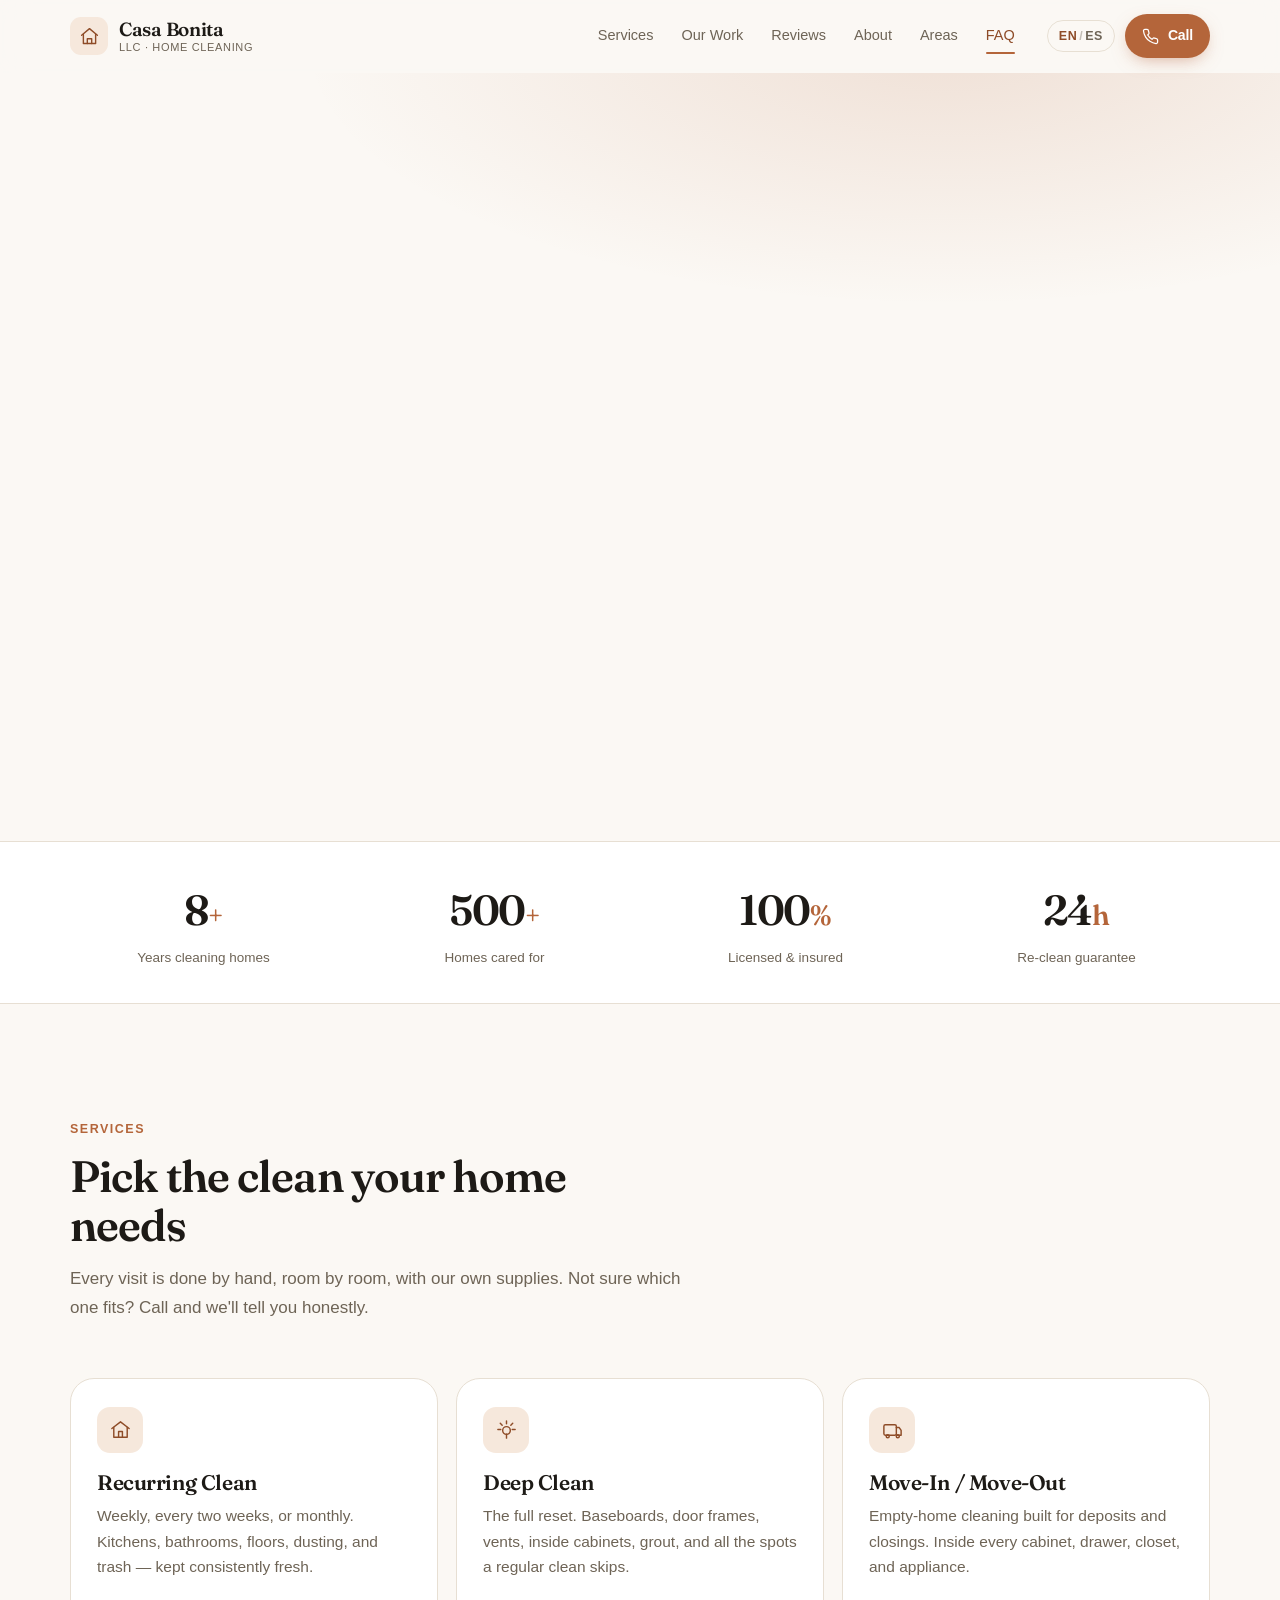
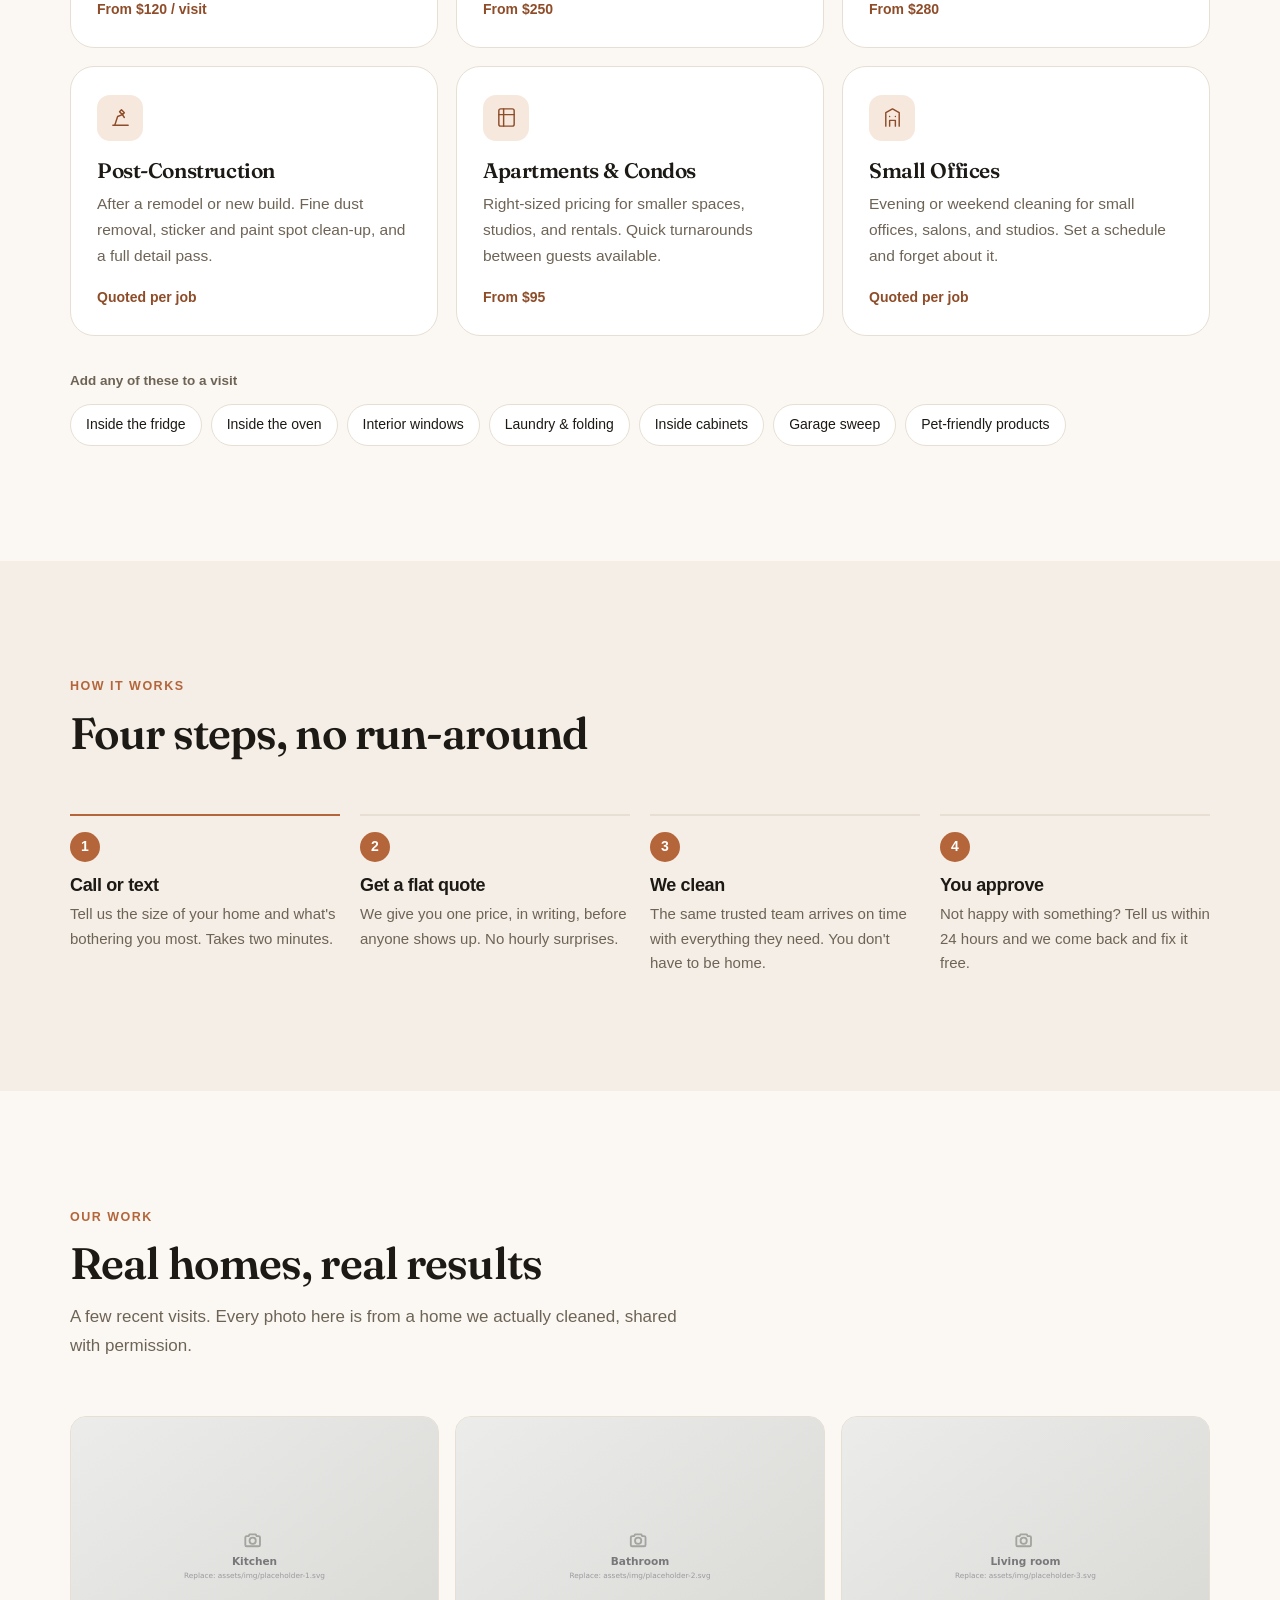
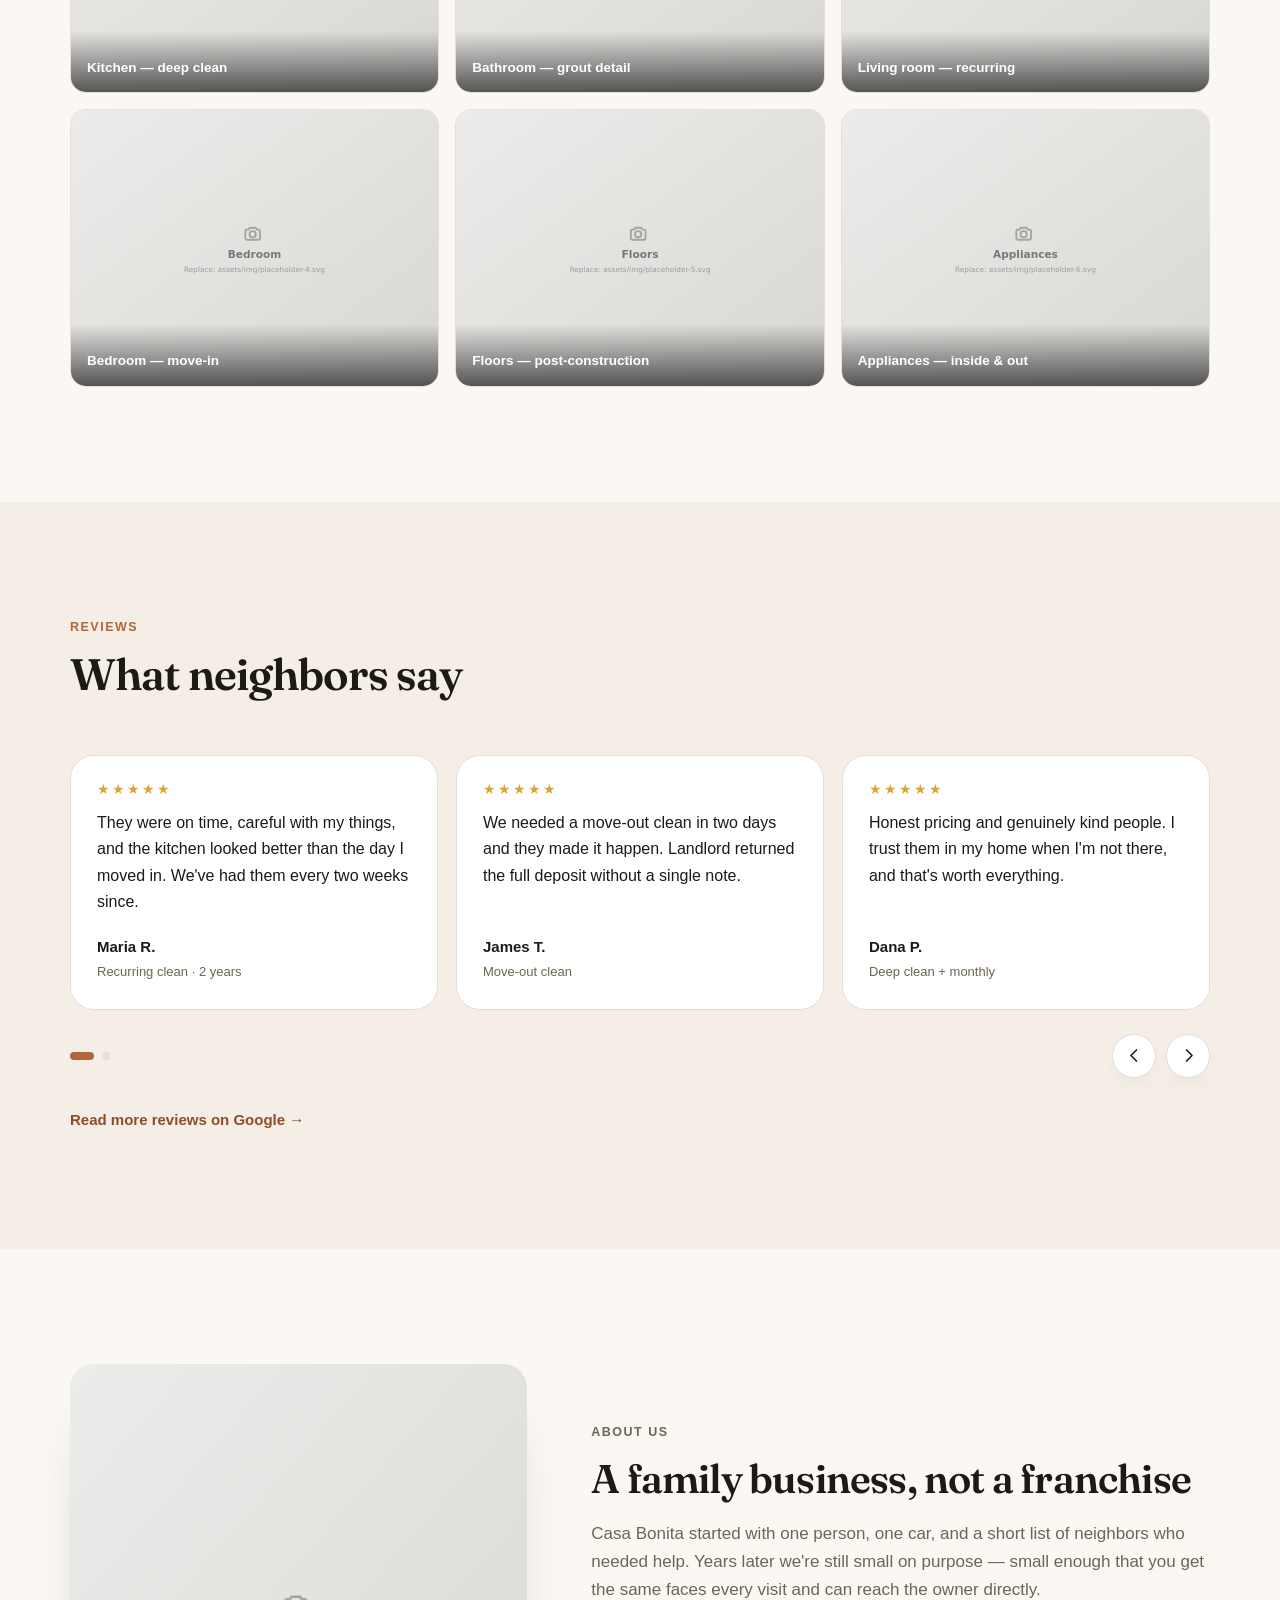
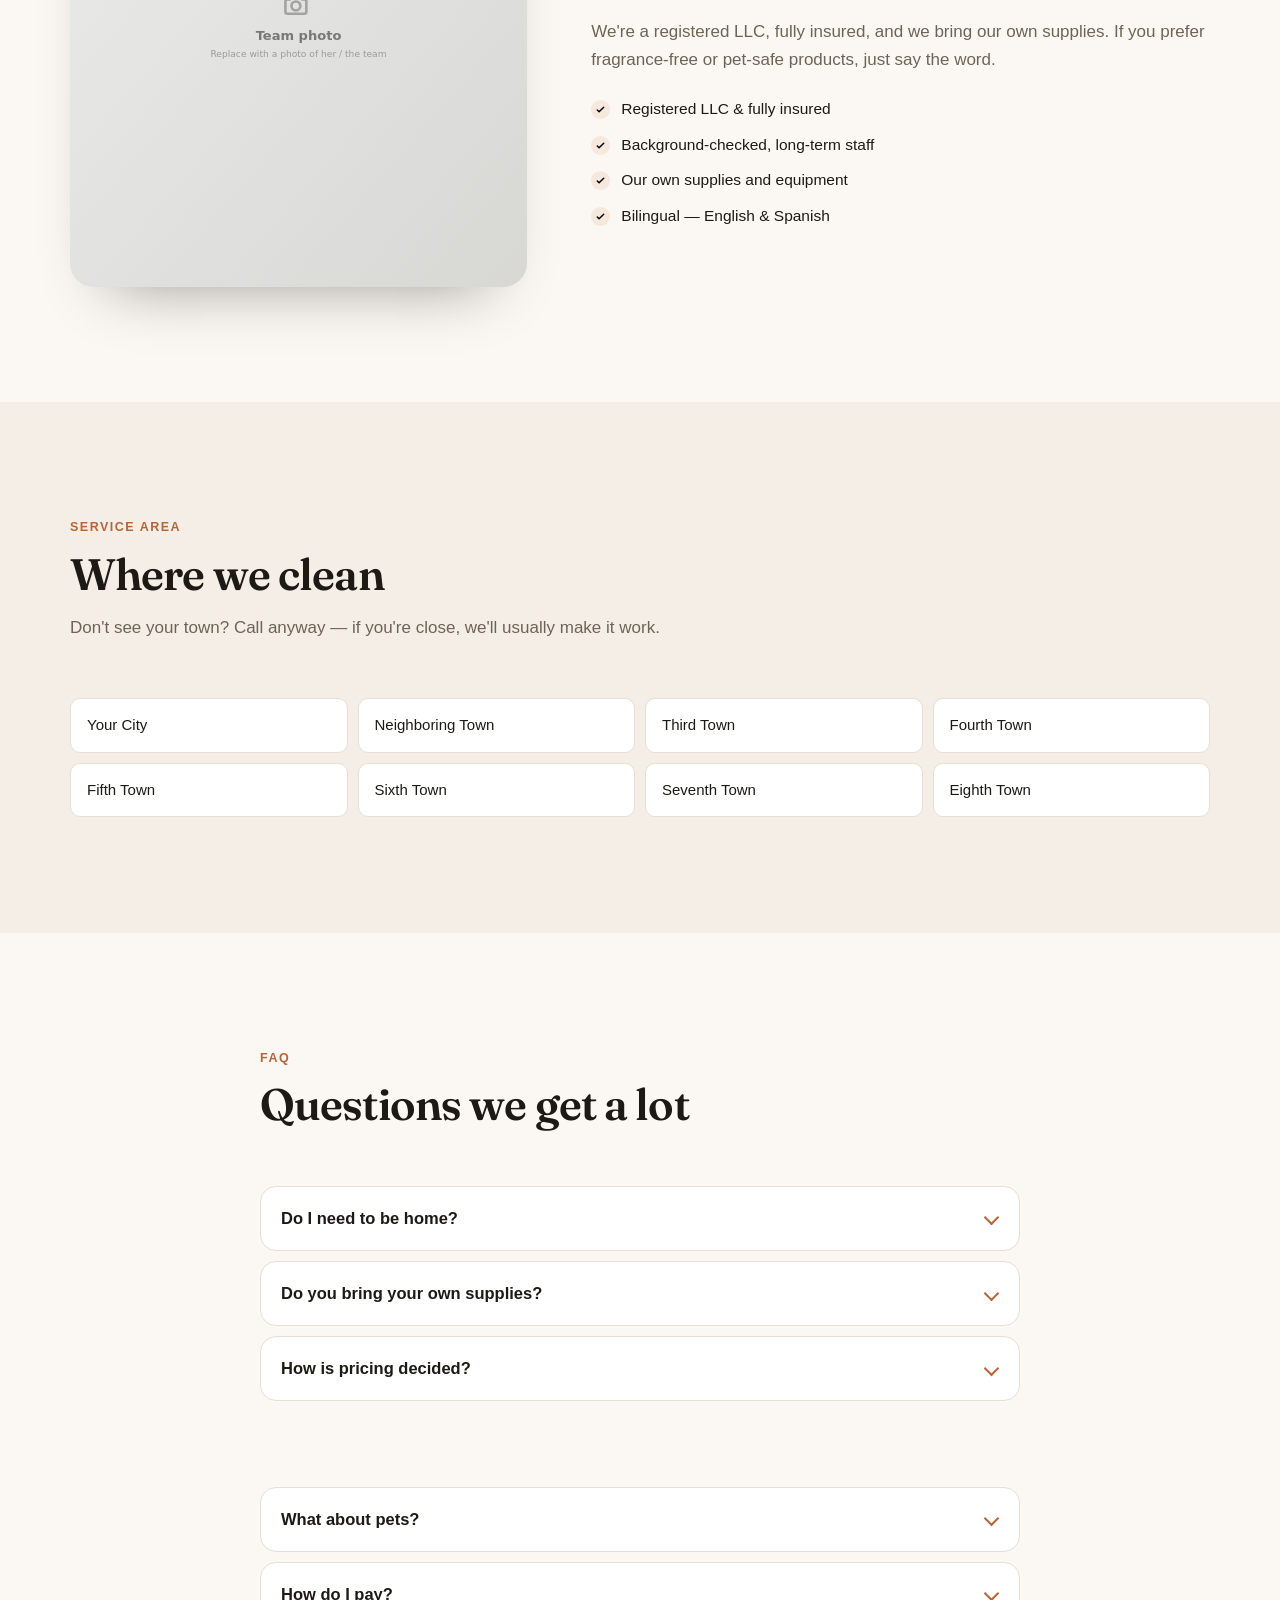
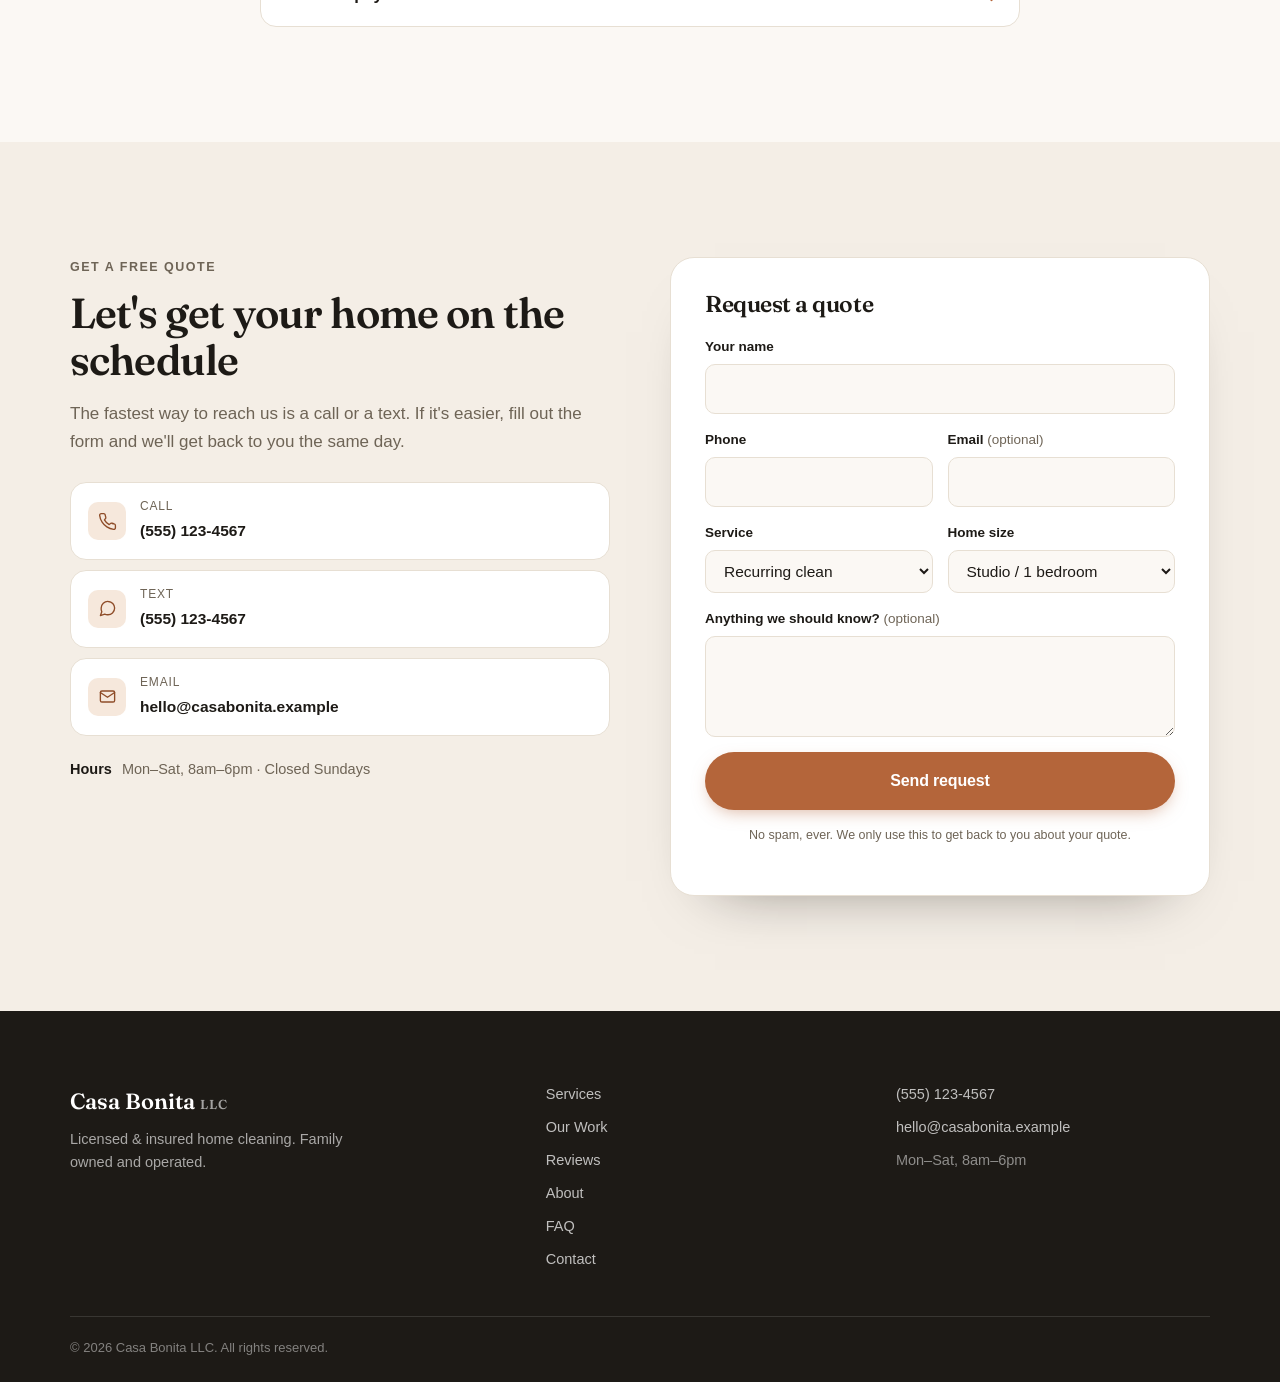
==== commit 7b074c19: "Lock in warm palette; two-way reveals; manual reviews carousel - Delete the fresh palette, the previ" ====
--- a/index.html
+++ b/index.html
@@ -1,5 +1,5 @@
 <!DOCTYPE html>
-<html lang="en" data-palette="warm">
+<html lang="en">
 <head>
 <meta charset="utf-8">
 <meta name="viewport" content="width=device-width, initial-scale=1">
@@ -240,23 +240,63 @@
       <p class="kicker" data-i18n="rev.kicker">Reviews</p>
       <h2 data-i18n="rev.h2">What neighbors say</h2>
     </header>
-    <div class="reviews">
-      <figure class="quote reveal">
-        <div class="stars" aria-label="5 out of 5 stars">★★★★★</div>
-        <blockquote data-i18n="rev1.q">They were on time, careful with my things, and the kitchen looked better than the day I moved in. We've had them every two weeks since.</blockquote>
-        <figcaption><strong data-i18n="rev1.n">Maria R.</strong><span data-i18n="rev1.m">Recurring clean · 2 years</span></figcaption>
-      </figure>
-      <figure class="quote reveal" data-d="1">
-        <div class="stars" aria-label="5 out of 5 stars">★★★★★</div>
-        <blockquote data-i18n="rev2.q">We needed a move-out clean in two days and they made it happen. Landlord returned the full deposit without a single note.</blockquote>
-        <figcaption><strong data-i18n="rev2.n">James T.</strong><span data-i18n="rev2.m">Move-out clean</span></figcaption>
-      </figure>
-      <figure class="quote reveal" data-d="2">
-        <div class="stars" aria-label="5 out of 5 stars">★★★★★</div>
-        <blockquote data-i18n="rev3.q">Honest pricing and genuinely kind people. I trust them in my home when I'm not there, and that's worth everything.</blockquote>
-        <figcaption><strong data-i18n="rev3.n">Dana P.</strong><span data-i18n="rev3.m">Deep clean + monthly</span></figcaption>
-      </figure>
-    </div>
+    <!-- ── Reviews carousel ─────────────────────────────────────────
+         To add a review: copy one <figure class="quote"> block and edit it.
+         The arrows and the dots below count themselves — nothing else
+         needs changing, at any number of reviews.
+         ─────────────────────────────────────────────────────────── -->
+    <div class="carousel reveal" id="reviewCarousel">
+      <div class="rail" id="reviewRail" tabindex="0" role="group"
+           aria-roledescription="carousel" aria-label="Customer reviews">
+
+        <figure class="quote">
+          <div class="stars" aria-label="5 out of 5 stars">★★★★★</div>
+          <blockquote data-i18n="rev1.q">They were on time, careful with my things, and the kitchen looked better than the day I moved in. We've had them every two weeks since.</blockquote>
+          <figcaption><strong data-i18n="rev1.n">Maria R.</strong><span data-i18n="rev1.m">Recurring clean · 2 years</span></figcaption>
+        </figure>
+
+        <figure class="quote">
+          <div class="stars" aria-label="5 out of 5 stars">★★★★★</div>
+          <blockquote data-i18n="rev2.q">We needed a move-out clean in two days and they made it happen. Landlord returned the full deposit without a single note.</blockquote>
+          <figcaption><strong data-i18n="rev2.n">James T.</strong><span data-i18n="rev2.m">Move-out clean</span></figcaption>
+        </figure>
+
+        <figure class="quote">
+          <div class="stars" aria-label="5 out of 5 stars">★★★★★</div>
+          <blockquote data-i18n="rev3.q">Honest pricing and genuinely kind people. I trust them in my home when I'm not there, and that's worth everything.</blockquote>
+          <figcaption><strong data-i18n="rev3.n">Dana P.</strong><span data-i18n="rev3.m">Deep clean + monthly</span></figcaption>
+        </figure>
+
+        <figure class="quote">
+          <div class="stars" aria-label="5 out of 5 stars">★★★★★</div>
+          <blockquote data-i18n="rev4.q">After our remodel the dust was in everything. They spent a full day on it and the house finally felt finished.</blockquote>
+          <figcaption><strong data-i18n="rev4.n">Luis &amp; Carmen A.</strong><span data-i18n="rev4.m">Post-construction</span></figcaption>
+        </figure>
+
+        <figure class="quote">
+          <div class="stars" aria-label="5 out of 5 stars">★★★★★</div>
+          <blockquote data-i18n="rev5.q">Same two people every visit, always on time, and they remember how I like things. That consistency is why we stay.</blockquote>
+          <figcaption><strong data-i18n="rev5.n">Priya N.</strong><span data-i18n="rev5.m">Recurring clean · 3 years</span></figcaption>
+        </figure>
+      </div>
+
+      <div class="carousel-controls">
+        <div class="dots" id="reviewDots" role="tablist" aria-label="Review pages"></div>
+        <div class="arrows">
+          <button class="arrow" type="button" data-dir="-1"
+                  aria-controls="reviewRail" aria-label="Previous reviews"
+                  data-i18n-aria="carousel.prev">
+            <svg viewBox="0 0 24 24" fill="none" stroke="currentColor" stroke-width="2" stroke-linecap="round" stroke-linejoin="round" aria-hidden="true"><path d="m14.5 5-7 7 7 7"/></svg>
+          </button>
+          <button class="arrow" type="button" data-dir="1"
+                  aria-controls="reviewRail" aria-label="Next reviews"
+                  data-i18n-aria="carousel.next">
+            <svg viewBox="0 0 24 24" fill="none" stroke="currentColor" stroke-width="2" stroke-linecap="round" stroke-linejoin="round" aria-hidden="true"><path d="m9.5 5 7 7-7 7"/></svg>
+          </button>
+        </div>
+      </div>
+    </div>
+
     <p class="reviews-cta reveal">
       <a class="link-arrow" href="#" data-i18n="rev.more">Read more reviews on Google →</a>
     </p>
@@ -439,16 +479,6 @@
   <a class="btn btn-primary btn-block" href="tel:+15551234567" data-i18n="cta.callNow">Call for a free quote</a>
 </div>
 
-<!-- ══════════════════════════════════════════════════════════════
-     PALETTE PREVIEW SWITCHER — temporary, for choosing a look.
-     Delete this block and the matching CSS/JS once a palette is picked.
-     ══════════════════════════════════════════════════════════════ -->
-<div class="palette-switch" id="paletteSwitch">
-  <span>Palette preview</span>
-  <button type="button" data-set="warm" class="is-on">Warm</button>
-  <button type="button" data-set="fresh">Fresh</button>
-</div>
-
 <script src="assets/js/i18n.js" defer></script>
 <script src="assets/js/app.js" defer></script>
 
--- a/assets/css/styles.css
+++ b/assets/css/styles.css
@@ -1,43 +1,30 @@
 /* ============================================================
    Casa Bonita LLC — styles.css
-   Plain CSS, no build step. Two palettes live side by side so
-   you can compare; once you pick one, see the note at the top
-   of the PALETTES block for how to delete the other.
+   Plain CSS, no build step. All colours and both font stacks are
+   variables in the block below — change them there, not inline.
    ============================================================ */
 
-/* ---------- PALETTES -------------------------------------------------
-   The <html> tag carries data-palette="warm" or "fresh".
-   To lock one in: keep its block, delete the other, and remove the
-   [data-palette=...] selector so the vars sit on plain :root.
+/* ---------- PALETTE --------------------------------------------------
+   Every colour in the site comes from these variables. Change one here
+   and it updates everywhere — nothing below hard-codes a colour except
+   the star gold and the error red.
+
+   --accent-glow and --shadow are raw "R G B" triples (no commas, no
+   rgb()) because they get used inside rgb(... / alpha) for soft shadows.
 --------------------------------------------------------------------- */
 
-:root,
-[data-palette="warm"] {
-  --bg:          #FBF8F4;
-  --bg-alt:      #F4EEE6;
-  --surface:     #FFFFFF;
-  --ink:         #1D1A16;
-  --muted:       #6E6456;
-  --line:        #E7DFD3;
-  --accent:      #B4653A;
-  --accent-ink:  #8E4C28;
-  --accent-soft: #F6E8DC;
+:root {
+  --bg:          #FBF8F4;  /* page background, warm off-white */
+  --bg-alt:      #F4EEE6;  /* alternating section background */
+  --surface:     #FFFFFF;  /* cards, form, header pills */
+  --ink:         #1D1A16;  /* body text, footer background */
+  --muted:       #6E6456;  /* secondary text */
+  --line:        #E7DFD3;  /* borders and dividers */
+  --accent:      #B4653A;  /* terracotta — buttons, icons, highlights */
+  --accent-ink:  #8E4C28;  /* darker accent for text on light ground */
+  --accent-soft: #F6E8DC;  /* accent tint behind icons and the eyebrow */
   --accent-glow: 180 101 58;
   --shadow:      14 10 4;
-}
-
-[data-palette="fresh"] {
-  --bg:          #F7FAFA;
-  --bg-alt:      #ECF4F4;
-  --surface:     #FFFFFF;
-  --ink:         #0F1E20;
-  --muted:       #5A6E70;
-  --line:        #DCE8E8;
-  --accent:      #0E8A80;
-  --accent-ink:  #0A6E66;
-  --accent-soft: #DBF0ED;
-  --accent-glow: 14 138 128;
-  --shadow:      4 20 20;
 }
 
 :root {
@@ -51,11 +38,6 @@
 
   --pad-section: clamp(64px, 9vw, 116px);
   --ease: cubic-bezier(.22, .68, .3, 1);
-}
-
-[data-palette="fresh"] {
-  /* The fresh palette reads better with a sans display face. */
-  --font-display: var(--font-body);
 }
 
 /* ---------- RESET ---------- */
@@ -212,7 +194,6 @@
   margin-bottom: 20px;
 }
 .hero h1 em { font-style: italic; color: var(--accent); }
-[data-palette="fresh"] .hero h1 em { font-style: normal; }
 
 .lede { font-size: clamp(17px, 1.6vw, 19.5px); color: var(--muted); max-width: 52ch; margin-bottom: 30px; }
 
@@ -335,14 +316,82 @@
   background: linear-gradient(transparent, rgb(0 0 0 / .62));
 }
 
-/* ---------- REVIEWS ---------- */
-.reviews { display: grid; grid-template-columns: repeat(3, 1fr); gap: 18px; }
+/* ---------- REVIEWS CAROUSEL ----------
+   The rail is a plain horizontal scroller with scroll snapping, so it
+   swipes natively on a phone and the arrow buttons just scroll it.
+   --per is how many cards are visible at once; the JS reads it to work
+   out how far one click should travel and how many dots to draw.
+--------------------------------------- */
+.carousel { --per: 3; --rail-gap: 18px; position: relative; }
+
+.rail {
+  display: flex;
+  gap: var(--rail-gap);
+  overflow-x: auto;
+  scroll-snap-type: x mandatory;
+  scroll-behavior: smooth;
+  /* Room for the cards' hover lift and shadow, without clipping them. */
+  padding: 6px 0 18px;
+  margin: -6px 0 -18px;
+  scrollbar-width: none;
+  -ms-overflow-style: none;
+}
+.rail::-webkit-scrollbar { display: none; }
+.rail:focus-visible { outline-offset: 6px; }
+
 .quote {
+  flex: 0 0 calc((100% - (var(--per) - 1) * var(--rail-gap)) / var(--per));
+  scroll-snap-align: start;
   margin: 0; background: var(--surface);
   border: 1px solid var(--line); border-radius: var(--r-lg);
   padding: 26px;
   display: flex; flex-direction: column; gap: 14px;
-}
+  transition: transform .3s var(--ease), box-shadow .3s var(--ease), border-color .3s;
+}
+.quote:hover {
+  transform: translateY(-4px);
+  border-color: color-mix(in srgb, var(--accent) 30%, var(--line));
+  box-shadow: 0 24px 44px -32px rgb(var(--shadow) / .6);
+}
+
+.carousel-controls {
+  display: flex; align-items: center; justify-content: space-between;
+  gap: 16px; margin-top: 24px;
+}
+
+.dots { display: flex; gap: 8px; }
+.dots button {
+  width: 8px; height: 8px; padding: 0;
+  border: none; border-radius: 50%;
+  background: var(--line); cursor: pointer;
+  transition: background .25s, width .25s var(--ease);
+}
+.dots button:hover { background: color-mix(in srgb, var(--accent) 45%, var(--line)); }
+.dots button[aria-selected="true"] { width: 24px; border-radius: 999px; background: var(--accent); }
+
+.arrows { display: flex; gap: 10px; margin-left: auto; }
+.arrow {
+  width: 44px; height: 44px; flex: none;
+  display: grid; place-items: center;
+  background: var(--surface); color: var(--ink);
+  border: 1px solid var(--line); border-radius: 50%;
+  cursor: pointer;
+  box-shadow: 0 10px 22px -18px rgb(var(--shadow) / .7);
+  transition: transform .2s var(--ease), border-color .2s, color .2s, box-shadow .2s, opacity .2s;
+}
+.arrow svg { width: 19px; height: 19px; }
+.arrow:hover {
+  color: var(--accent-ink);
+  border-color: var(--accent);
+  transform: translateY(-2px);
+  box-shadow: 0 16px 28px -18px rgb(var(--shadow) / .8);
+}
+.arrow:active { transform: translateY(0); }
+.arrow[disabled] { opacity: .35; pointer-events: none; }
+
+/* With few enough reviews to fit on screen, the controls are noise. */
+.carousel[data-static="true"] .carousel-controls { display: none; }
+.carousel[data-static="true"] .rail { overflow-x: visible; }
 .quote blockquote { margin: 0; font-size: 16px; color: var(--ink); }
 .quote figcaption { margin-top: auto; padding-top: 6px; display: grid; gap: 1px; }
 .quote figcaption strong { font-size: 15px; }
@@ -487,39 +536,31 @@
 }
 .callbar.is-up { transform: translateY(0); }
 
-/* ---------- SCROLL REVEALS ---------- */
+/* ---------- SCROLL REVEALS ----------
+   Reveals run in both directions: an element fades out once it leaves
+   the viewport and plays again on the way back. `.is-above` flips the
+   travel direction so something re-entering from the top drops down
+   into place instead of rising up through the edge of the screen.
+------------------------------------- */
 .reveal {
   opacity: 0;
   transform: translateY(22px);
   transition: opacity .7s var(--ease), transform .7s var(--ease);
   transition-delay: calc(var(--d, 0) * 90ms);
 }
+.reveal.is-above { transform: translateY(-22px); }
 .reveal.is-in { opacity: 1; transform: none; }
 .reveal[data-d="1"] { --d: 1; }
 .reveal[data-d="2"] { --d: 2; }
 .reveal[data-d="3"] { --d: 3; }
 .reveal[data-d="4"] { --d: 4; }
 
-/* ---------- PALETTE PREVIEW SWITCHER (delete after choosing) ---------- */
-.palette-switch {
-  position: fixed; right: 16px; bottom: 16px; z-index: 120;
-  display: flex; align-items: center; gap: 6px;
-  background: var(--surface); border: 1px solid var(--line);
-  border-radius: 999px; padding: 6px 8px 6px 14px;
-  box-shadow: 0 16px 34px -20px rgb(0 0 0 / .4);
-  font-size: 12.5px; color: var(--muted);
-}
-.palette-switch button {
-  background: transparent; border: 1px solid var(--line); border-radius: 999px;
-  padding: 5px 12px; font-size: 12.5px; font-weight: 600; cursor: pointer;
-}
-.palette-switch button.is-on { background: var(--accent); color: #fff; border-color: var(--accent); }
-
 /* ---------- RESPONSIVE ---------- */
 @media (max-width: 1000px) {
   .hero-grid { grid-template-columns: 1fr; }
   .hero-media { max-width: 520px; }
-  .cards, .gallery, .reviews { grid-template-columns: repeat(2, 1fr); }
+  .cards, .gallery { grid-template-columns: repeat(2, 1fr); }
+  .carousel { --per: 2; }
   .steps { grid-template-columns: repeat(2, 1fr); }
   .about-grid, .contact-grid { grid-template-columns: 1fr; }
   .about-photo { max-width: 460px; }
@@ -550,13 +591,13 @@
   body { font-size: 16.5px; }
   .wrap { width: min(100% - 32px, var(--wrap)); }
   .strip-grid { grid-template-columns: repeat(2, 1fr); gap: 28px 16px; }
-  .cards, .gallery, .reviews, .steps { grid-template-columns: 1fr; }
+  .cards, .gallery, .steps { grid-template-columns: 1fr; }
+  .carousel { --per: 1; }
   .areas { grid-template-columns: repeat(2, 1fr); }
   .field-row { grid-template-columns: 1fr; }
   .footer-grid { grid-template-columns: 1fr; gap: 28px; }
   .hero-badge { left: 10px; bottom: -14px; }
   .hero-cta .btn { flex: 1 1 100%; }
-  .palette-switch { bottom: 78px; right: 10px; font-size: 11.5px; padding: 5px 6px 5px 11px; }
 }
 
 /* Narrow phones: the header has to fit brand + language + call + menu. */
@@ -571,13 +612,14 @@
 
 /* ---------- MOTION / PRINT ---------- */
 @media (prefers-reduced-motion: reduce) {
-  html { scroll-behavior: auto; }
+  html, .rail { scroll-behavior: auto; }
   .reveal { opacity: 1; transform: none; transition: none; }
   *, *::before, *::after { animation-duration: .001ms !important; transition-duration: .001ms !important; }
 }
 
 @media print {
-  .site-header, .callbar, .palette-switch, .hero-glow, .quote-form { display: none !important; }
+  .site-header, .callbar, .hero-glow, .quote-form, .carousel-controls { display: none !important; }
+  .rail { display: grid; grid-template-columns: repeat(2, 1fr); overflow: visible; }
   .reveal { opacity: 1; transform: none; }
   body { background: #fff; }
 }
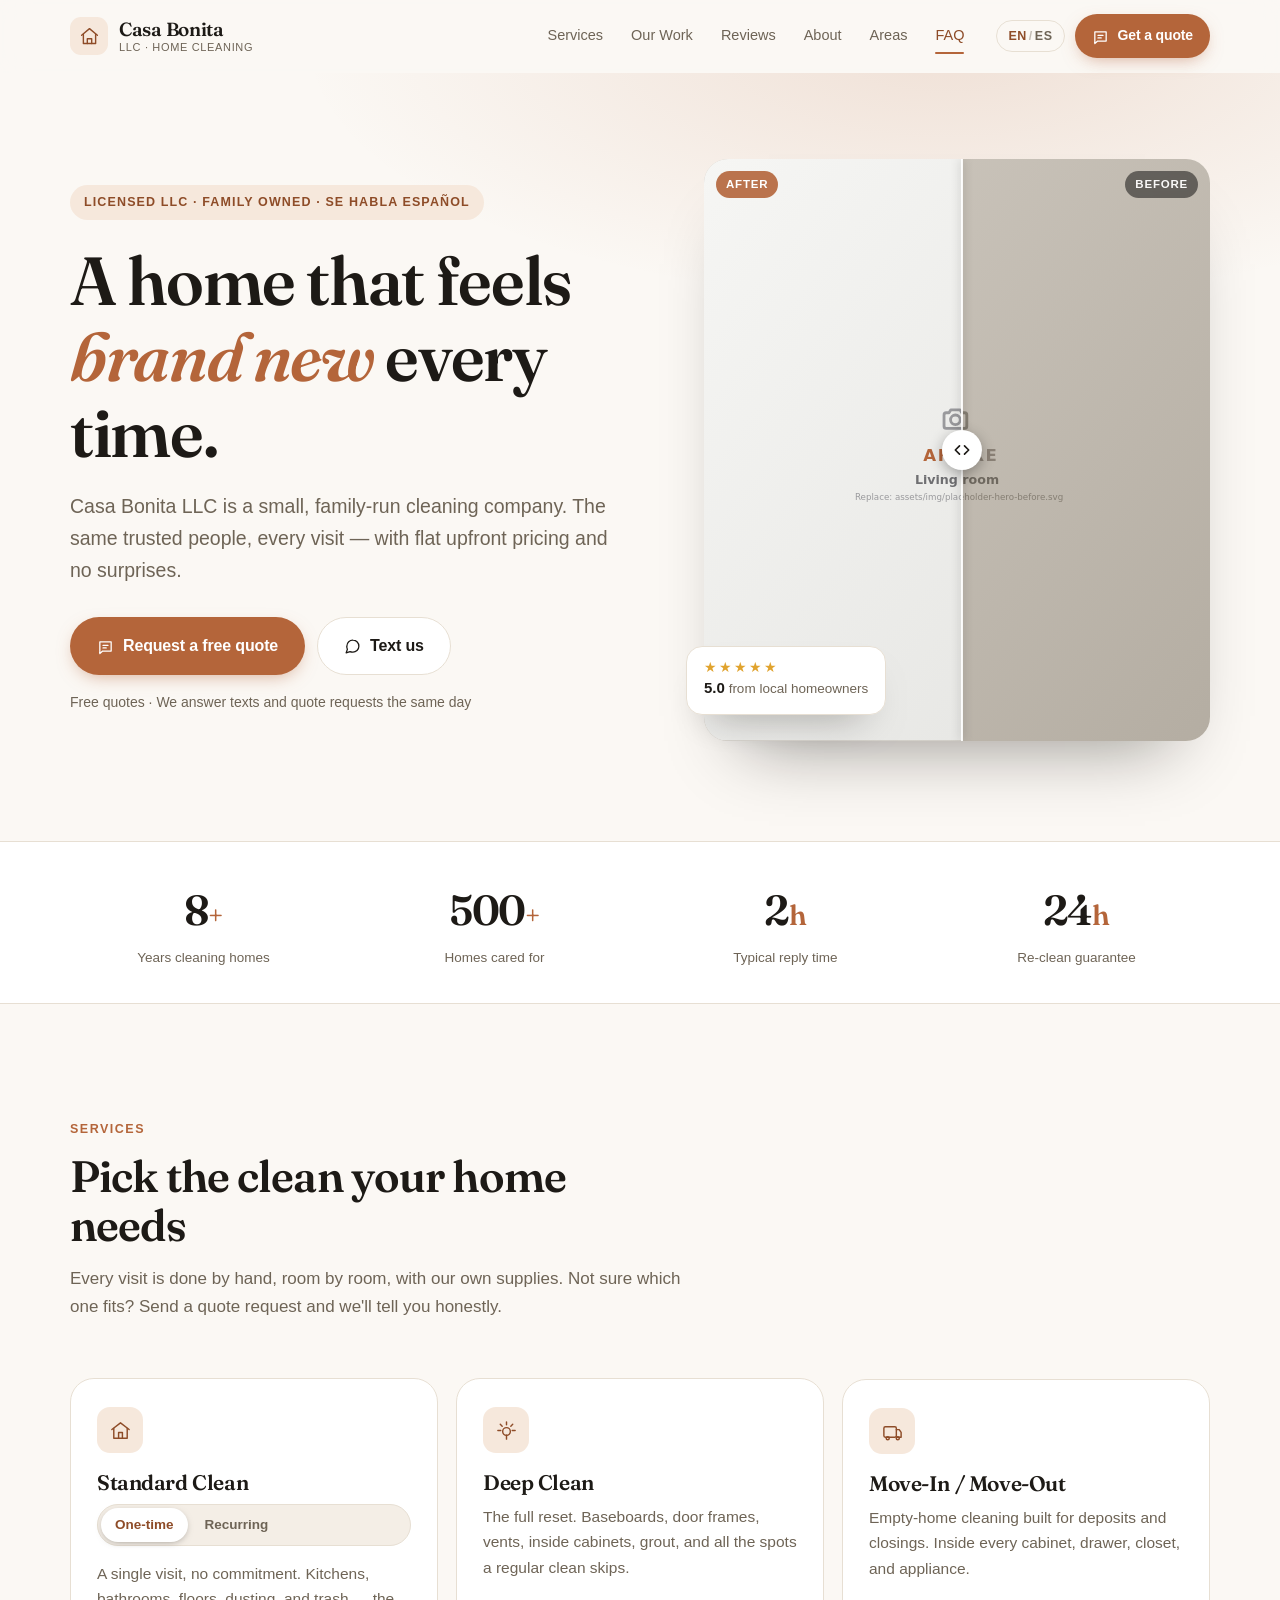
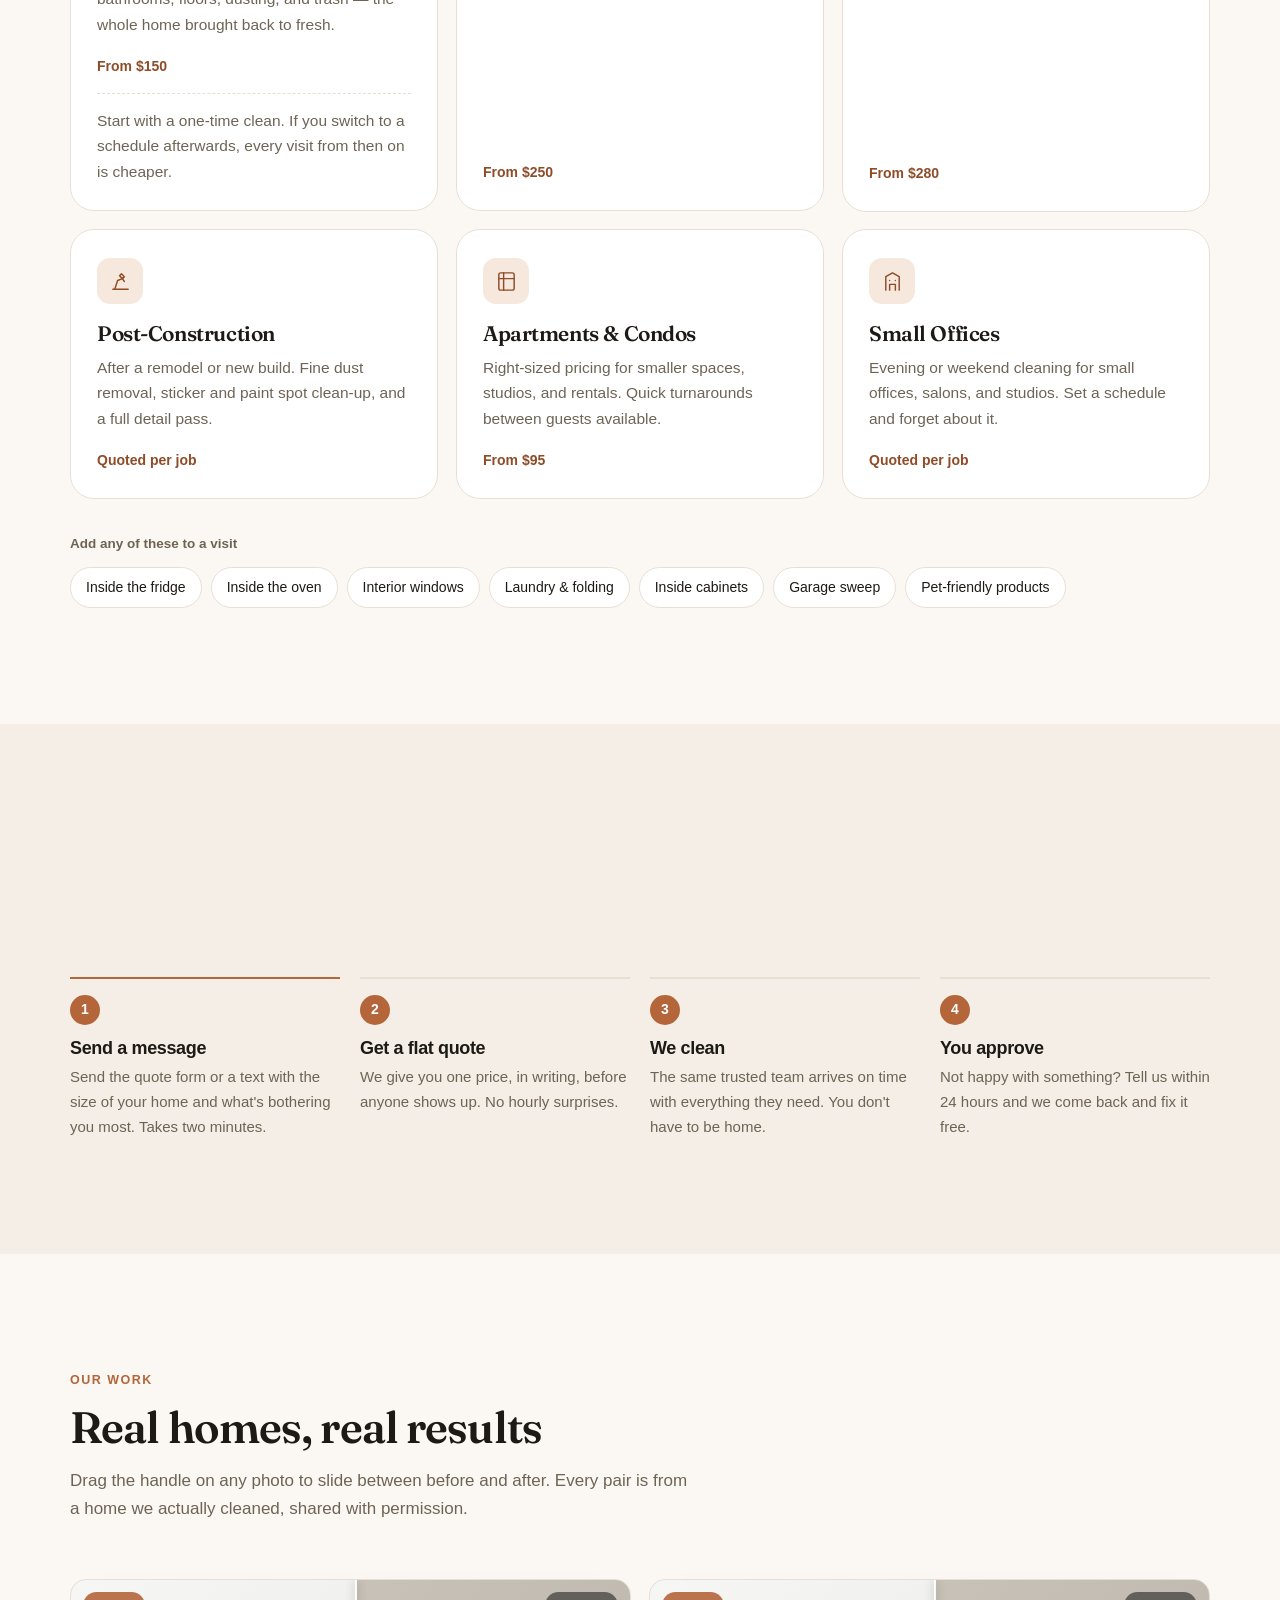
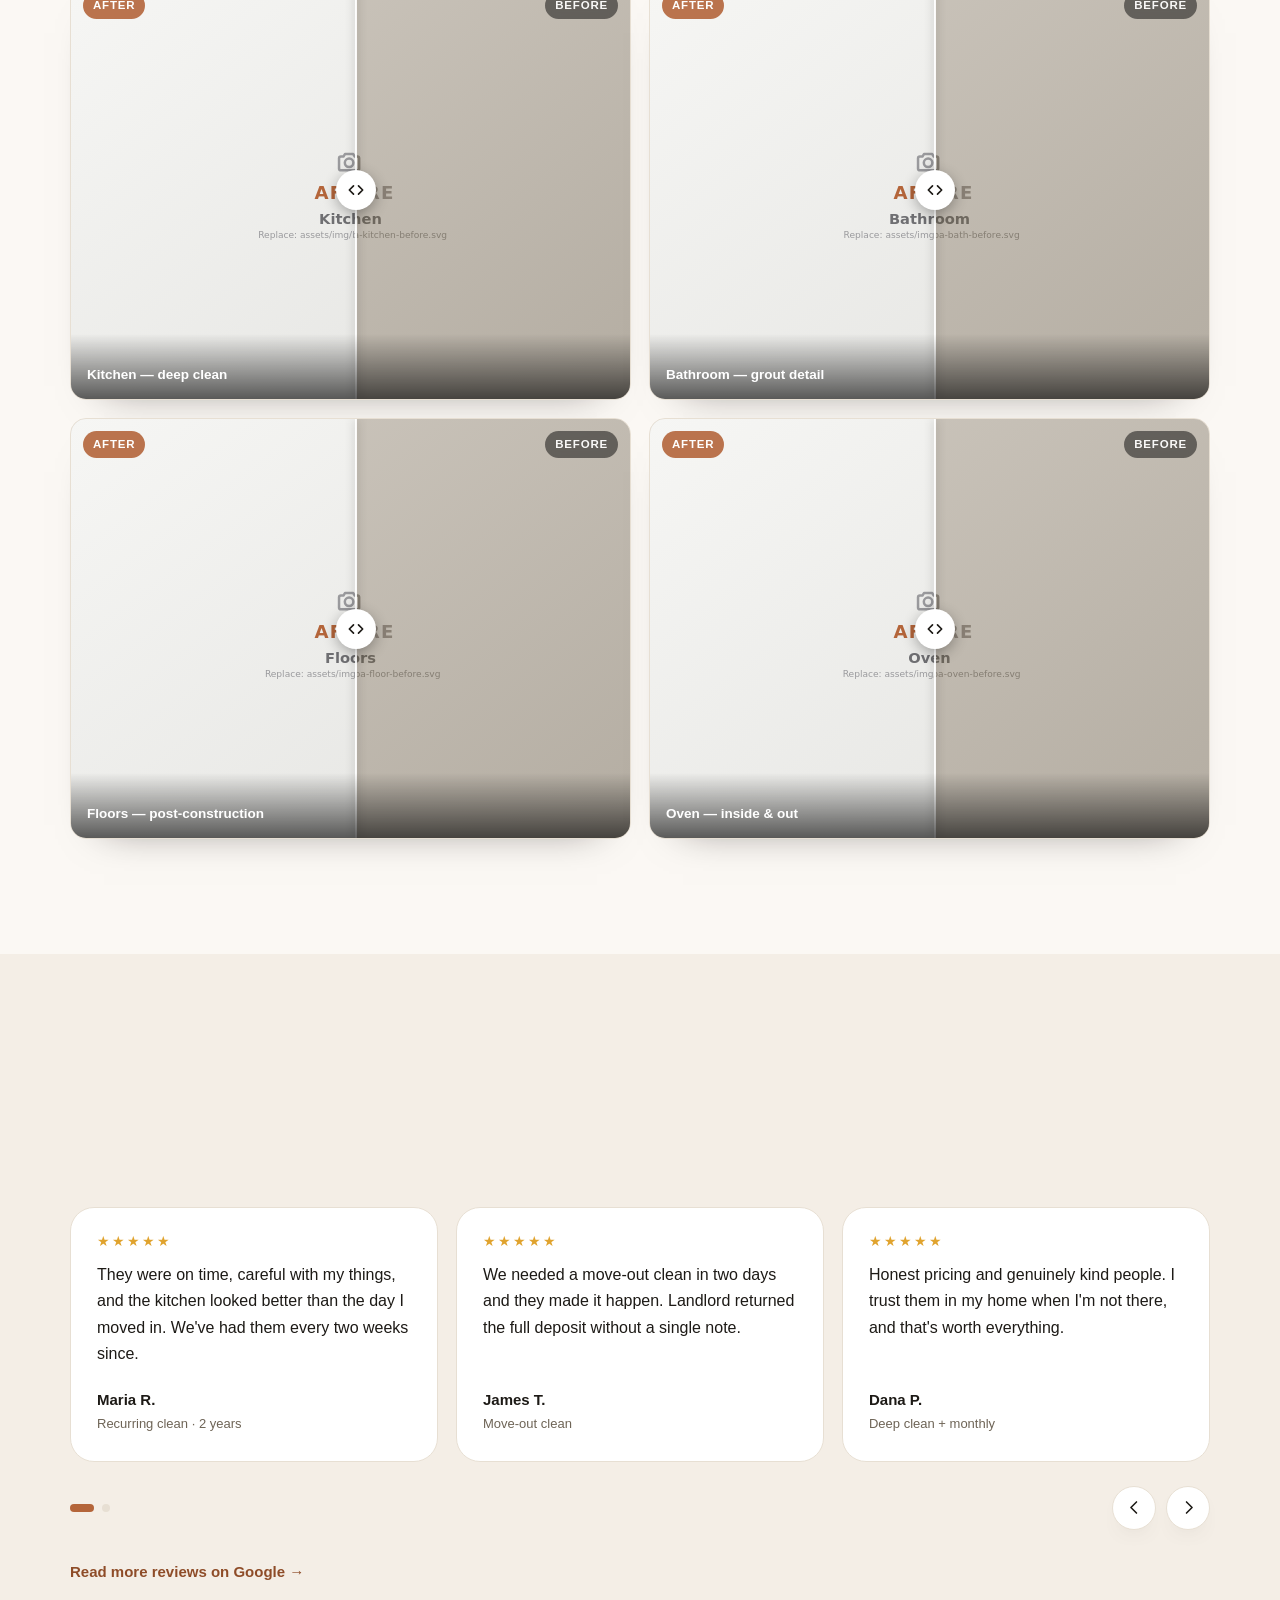
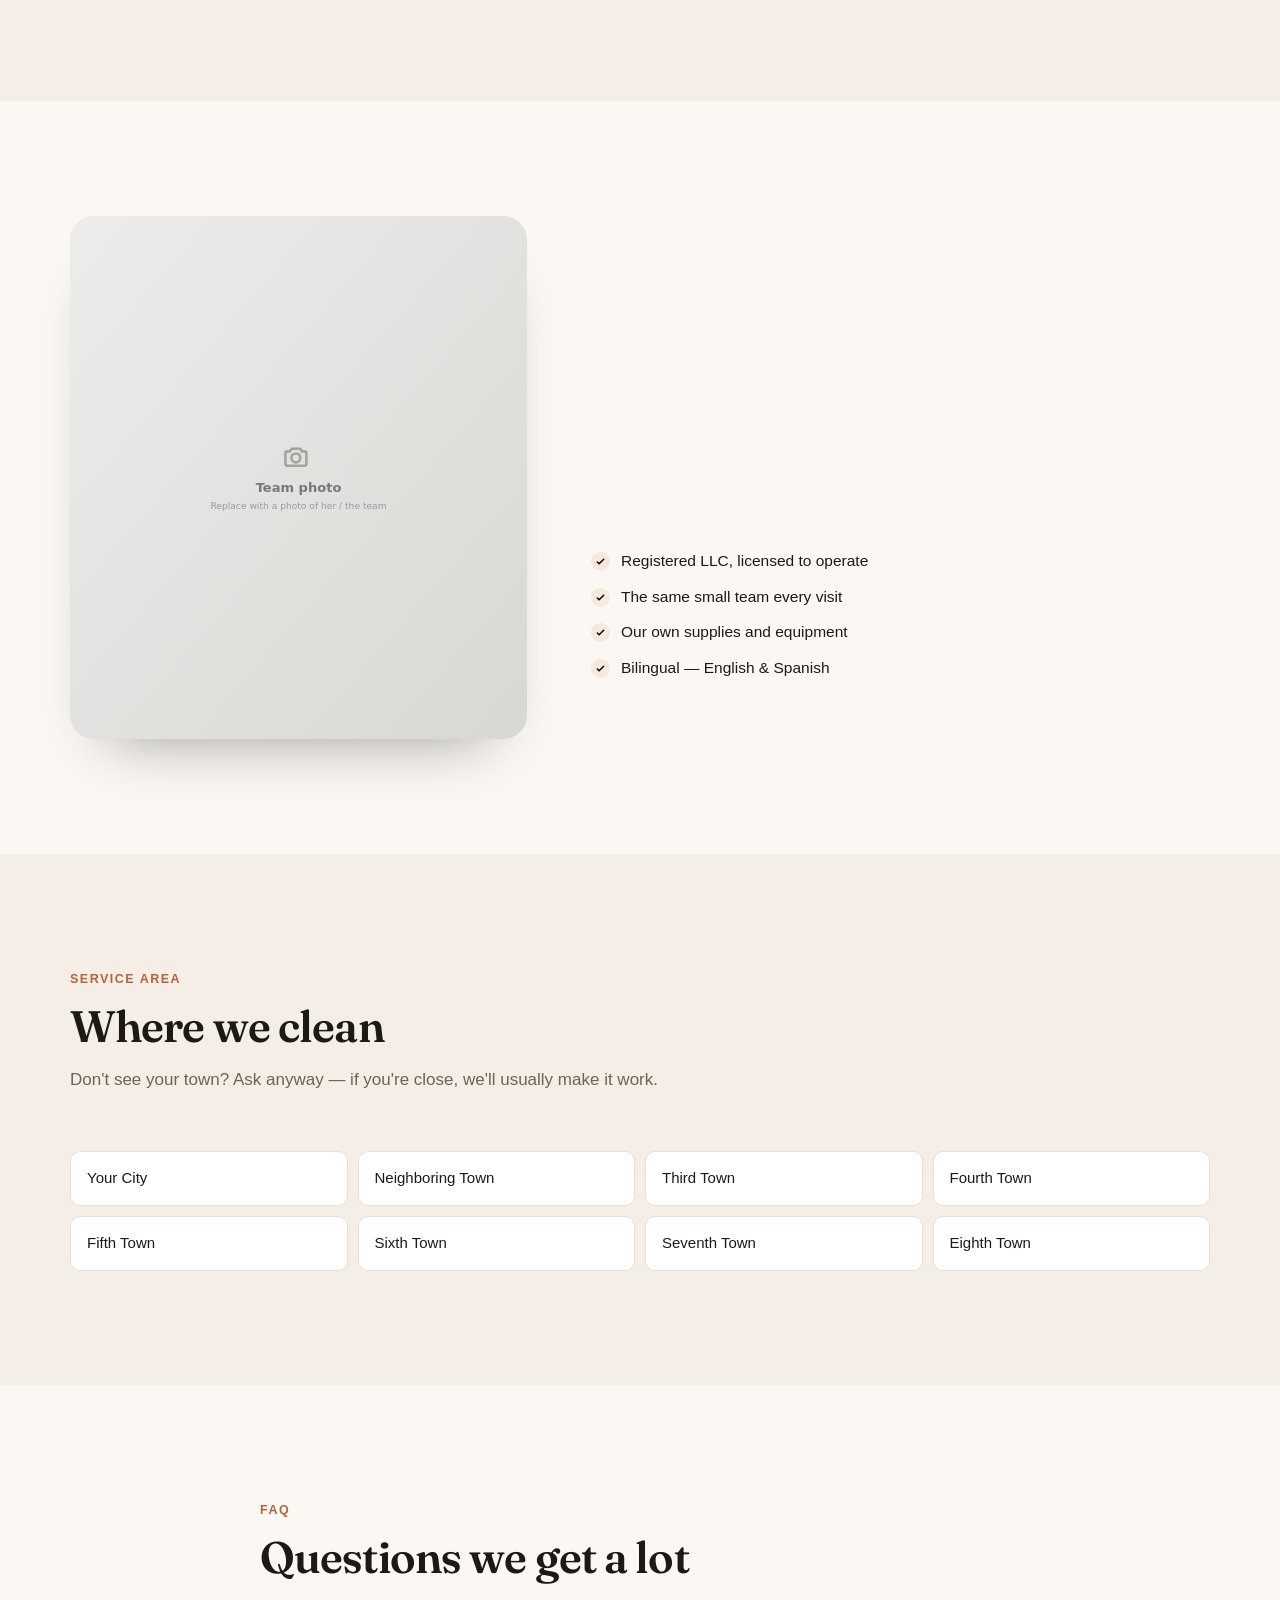
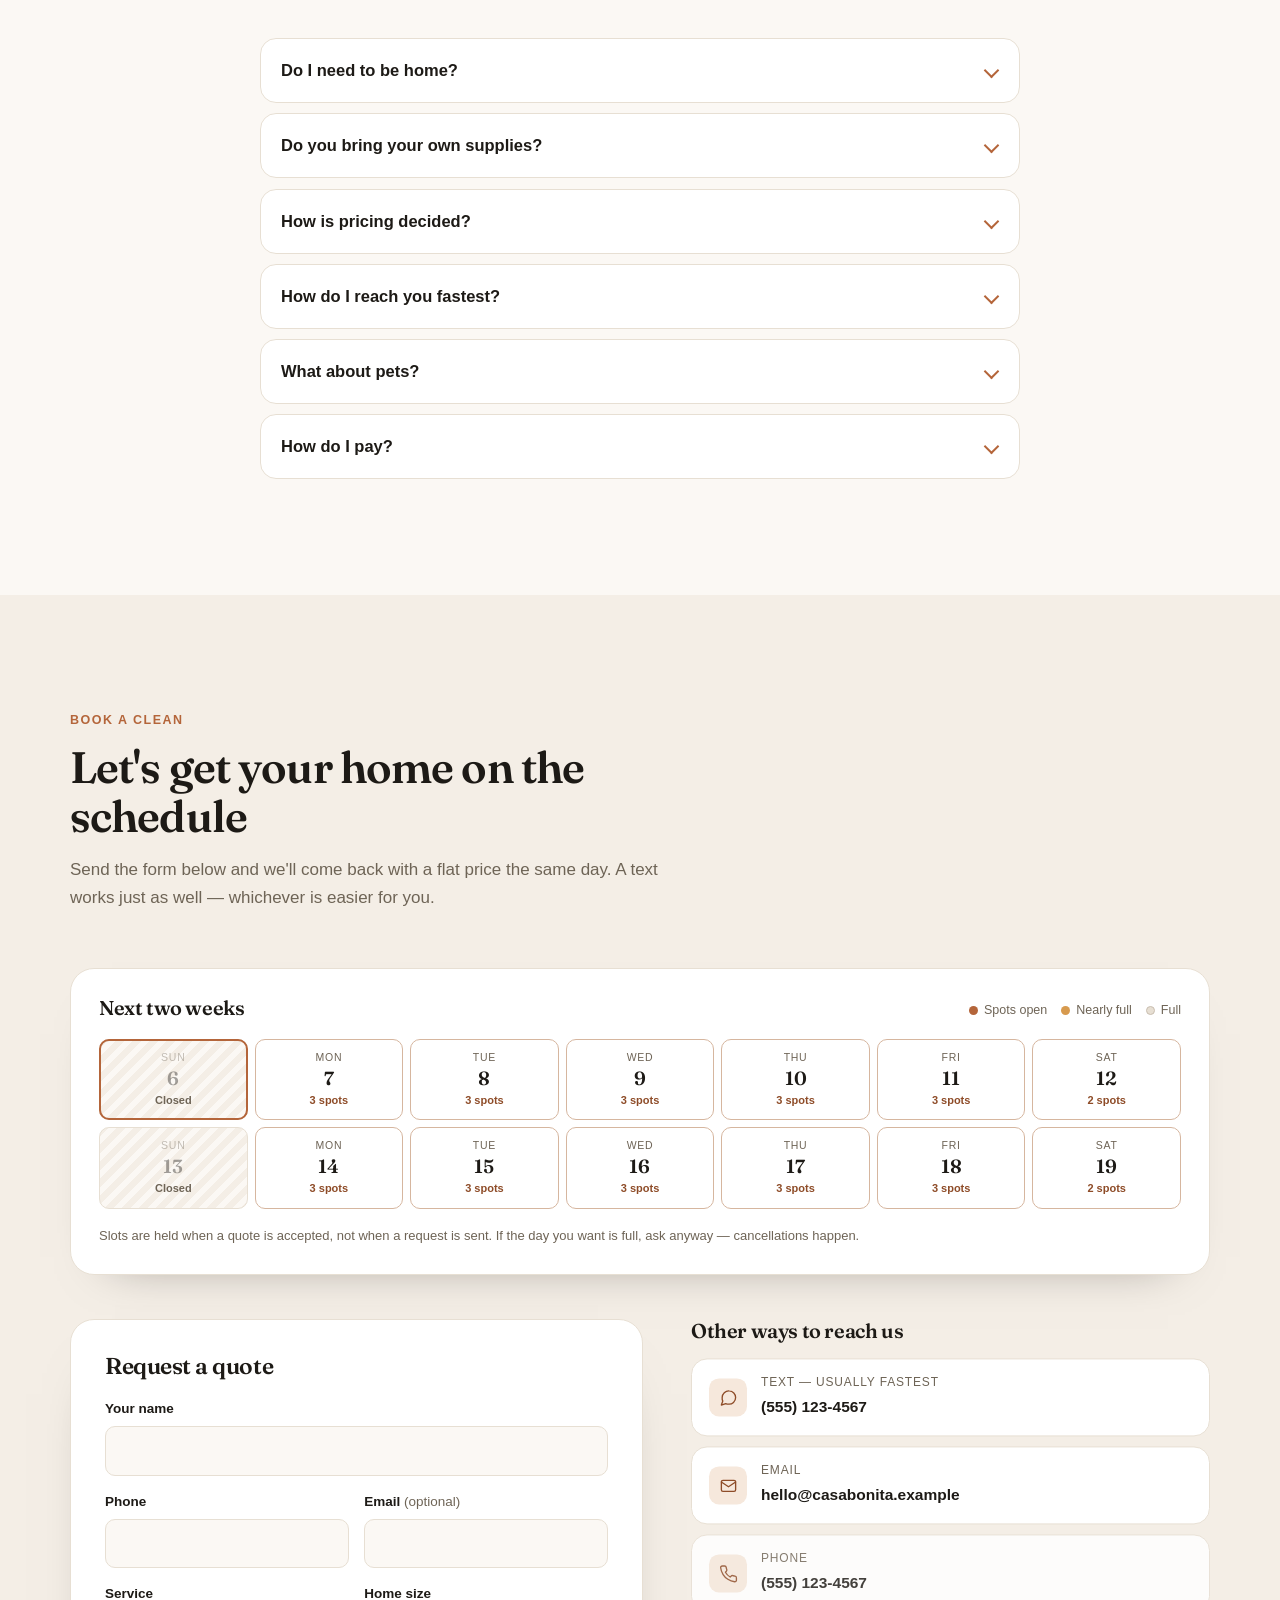
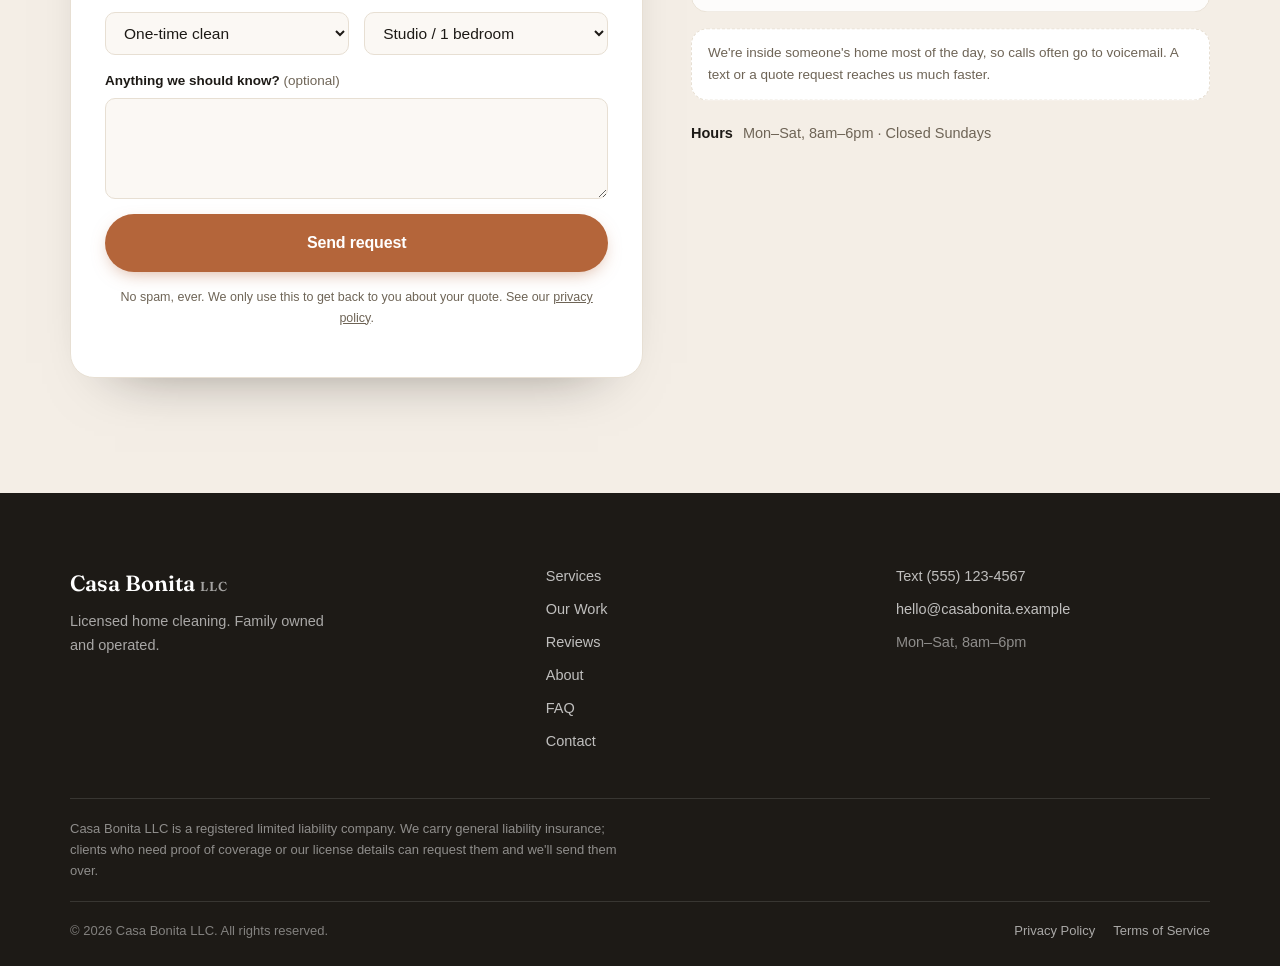
==== commit c80d12d6: "Before/after sliders, availability calendar, legal pages; lead with the quote form - Replace the gal" ====
--- a/index.html
+++ b/index.html
@@ -4,14 +4,14 @@
 <meta charset="utf-8">
 <meta name="viewport" content="width=device-width, initial-scale=1">
 <title>Casa Bonita LLC — Home Cleaning You Can Trust</title>
-<meta name="description" content="Casa Bonita LLC is a licensed and insured family-owned home cleaning service. Recurring cleans, deep cleans, and move-in/move-out cleaning. Free quotes.">
+<meta name="description" content="Casa Bonita LLC is a family-owned home cleaning service, registered and licensed. One-time cleans, recurring visits, deep cleans, and move-in/move-out. Free quotes.">
 <meta name="theme-color" content="#ffffff">
 <link rel="canonical" href="https://example.com/">
 
 <!-- Social preview -->
 <meta property="og:type" content="website">
 <meta property="og:title" content="Casa Bonita LLC — Home Cleaning You Can Trust">
-<meta property="og:description" content="Licensed, insured, family-owned home cleaning. Free quotes, flat pricing, satisfaction guaranteed.">
+<meta property="og:description" content="Family-owned home cleaning, licensed and registered. Free quotes, flat pricing, satisfaction guaranteed.">
 <meta property="og:image" content="assets/img/social-preview.svg">
 
 <link rel="icon" href="assets/img/favicon.svg" type="image/svg+xml">
@@ -57,9 +57,9 @@
         <span class="lang-sep" aria-hidden="true">/</span>
         <span class="lang-opt" data-lang="es">ES</span>
       </button>
-      <a class="btn btn-primary btn-sm" href="tel:+15551234567">
-        <svg class="ico" viewBox="0 0 24 24" fill="none" stroke="currentColor" stroke-width="1.8" stroke-linecap="round" stroke-linejoin="round" aria-hidden="true"><path d="M22 16.9v3a2 2 0 0 1-2.2 2 19.8 19.8 0 0 1-8.6-3.1 19.5 19.5 0 0 1-6-6A19.8 19.8 0 0 1 2.1 4.2 2 2 0 0 1 4.1 2h3a2 2 0 0 1 2 1.7c.1 1 .4 1.9.7 2.8a2 2 0 0 1-.5 2.1L8.1 9.9a16 16 0 0 0 6 6l1.3-1.2a2 2 0 0 1 2.1-.5c.9.3 1.8.6 2.8.7a2 2 0 0 1 1.7 2Z"/></svg>
-        <span data-i18n="cta.call">Call</span>
+      <a class="btn btn-primary btn-sm" href="#contact">
+        <svg class="ico" viewBox="0 0 24 24" fill="none" stroke="currentColor" stroke-width="1.8" stroke-linecap="round" stroke-linejoin="round" aria-hidden="true"><path d="M4 5.5h16v13H8l-4 3.5z"/><path d="M8.5 10.5h7M8.5 14h4.5"/></svg>
+        <span data-i18n="cta.quote">Get a quote</span>
       </a>
       <button class="menu-btn" id="menuBtn" type="button" aria-expanded="false" aria-controls="nav" aria-label="Menu">
         <span></span><span></span><span></span>
@@ -76,7 +76,7 @@
   <div class="hero-glow" aria-hidden="true"></div>
   <div class="wrap hero-grid">
     <div class="hero-copy">
-      <p class="eyebrow reveal" data-i18n="hero.eyebrow">Licensed &amp; insured · Family owned · Se habla español</p>
+      <p class="eyebrow reveal" data-i18n="hero.eyebrow">Licensed LLC · Family owned · Se habla español</p>
       <h1 class="reveal" data-d="1">
         <span data-i18n="hero.h1a">A home that feels</span>
         <em data-i18n="hero.h1b">brand new</em>
@@ -84,21 +84,30 @@
       </h1>
       <p class="lede reveal" data-d="2" data-i18n="hero.lede">Casa Bonita LLC is a small, family-run cleaning company. The same trusted people, every visit — with flat upfront pricing and no surprises.</p>
       <div class="hero-cta reveal" data-d="3">
-        <a class="btn btn-primary btn-lg" href="tel:+15551234567">
-          <svg class="ico" viewBox="0 0 24 24" fill="none" stroke="currentColor" stroke-width="1.8" stroke-linecap="round" stroke-linejoin="round" aria-hidden="true"><path d="M22 16.9v3a2 2 0 0 1-2.2 2 19.8 19.8 0 0 1-8.6-3.1 19.5 19.5 0 0 1-6-6A19.8 19.8 0 0 1 2.1 4.2 2 2 0 0 1 4.1 2h3a2 2 0 0 1 2 1.7c.1 1 .4 1.9.7 2.8a2 2 0 0 1-.5 2.1L8.1 9.9a16 16 0 0 0 6 6l1.3-1.2a2 2 0 0 1 2.1-.5c.9.3 1.8.6 2.8.7a2 2 0 0 1 1.7 2Z"/></svg>
-          <span data-i18n="hero.cta1">Call (555) 123-4567</span>
+        <a class="btn btn-primary btn-lg" href="#contact">
+          <svg class="ico" viewBox="0 0 24 24" fill="none" stroke="currentColor" stroke-width="1.8" stroke-linecap="round" stroke-linejoin="round" aria-hidden="true"><path d="M4 5.5h16v13H8l-4 3.5z"/><path d="M8.5 10.5h7M8.5 14h4.5"/></svg>
+          <span data-i18n="hero.cta1">Request a free quote</span>
         </a>
         <a class="btn btn-ghost btn-lg" href="sms:+15551234567">
           <svg class="ico" viewBox="0 0 24 24" fill="none" stroke="currentColor" stroke-width="1.8" stroke-linecap="round" stroke-linejoin="round" aria-hidden="true"><path d="M21 11.5a8.4 8.4 0 0 1-9 8.4 9 9 0 0 1-3.5-.7L3 21l1.8-5A8.3 8.3 0 0 1 4 11.5a8.4 8.4 0 0 1 9-8.4 8.4 8.4 0 0 1 8 8.4Z"/></svg>
           <span data-i18n="hero.cta2">Text us</span>
         </a>
       </div>
-      <p class="hero-note reveal" data-d="4" data-i18n="hero.note">Free quotes · Usually replies within a few hours</p>
+      <p class="hero-note reveal" data-d="4" data-i18n="hero.note">Free quotes · We answer texts and quote requests the same day</p>
     </div>
 
     <div class="hero-media reveal" data-d="2">
-      <figure class="hero-photo">
-        <img src="assets/img/placeholder-hero.svg" alt="" width="640" height="760" loading="eager">
+      <!-- Before / after slider. Swap both images for a real pair of the
+           same room shot from the same spot. See CONTENT.md. -->
+      <figure class="hero-photo compare" data-compare>
+        <img class="cmp-before" src="assets/img/placeholder-hero-before.svg" alt="A living room before cleaning" width="640" height="760" loading="eager">
+        <img class="cmp-after"  src="assets/img/placeholder-hero-after.svg"  alt="The same living room after cleaning" width="640" height="760" loading="eager">
+        <span class="cmp-tag cmp-tag-before" data-i18n="cmp.before">Before</span>
+        <span class="cmp-tag cmp-tag-after" data-i18n="cmp.after">After</span>
+        <span class="cmp-handle" aria-hidden="true"></span>
+        <input class="cmp-range" type="range" min="0" max="100" value="50"
+               aria-label="Reveal more of the before or after photo"
+               data-i18n-aria="cmp.slider">
       </figure>
       <div class="hero-badge">
         <div class="stars" aria-hidden="true">★★★★★</div>
@@ -113,7 +122,7 @@
   <div class="wrap strip-grid">
     <div class="stat reveal"><span class="num" data-count="8">8</span><span class="suf">+</span><p data-i18n="stat.years">Years cleaning homes</p></div>
     <div class="stat reveal" data-d="1"><span class="num" data-count="500">500</span><span class="suf">+</span><p data-i18n="stat.homes">Homes cared for</p></div>
-    <div class="stat reveal" data-d="2"><span class="num" data-count="100">100</span><span class="suf">%</span><p data-i18n="stat.insured">Licensed &amp; insured</p></div>
+    <div class="stat reveal" data-d="2"><span class="num" data-count="2">2</span><span class="suf">h</span><p data-i18n="stat.reply">Typical reply time</p></div>
     <div class="stat reveal" data-d="3"><span class="num" data-count="24">24</span><span class="suf">h</span><p data-i18n="stat.guarantee">Re-clean guarantee</p></div>
   </div>
 </section>
@@ -124,17 +133,37 @@
     <header class="section-head reveal">
       <p class="kicker" data-i18n="services.kicker">Services</p>
       <h2 data-i18n="services.h2">Pick the clean your home needs</h2>
-      <p class="sub" data-i18n="services.sub">Every visit is done by hand, room by room, with our own supplies. Not sure which one fits? Call and we'll tell you honestly.</p>
+      <p class="sub" data-i18n="services.sub">Every visit is done by hand, room by room, with our own supplies. Not sure which one fits? Send a quote request and we'll tell you honestly.</p>
     </header>
 
     <div class="cards">
-      <article class="card reveal">
+      <!-- ── Card with a one-time / recurring switch ──────────────────
+           The two <div class="plan"> blocks below hold the copy for each
+           option; app.js shows one at a time. -->
+      <article class="card card-switch reveal">
         <span class="card-ico" aria-hidden="true">
           <svg viewBox="0 0 24 24" fill="none" stroke="currentColor" stroke-width="1.5" stroke-linecap="round" stroke-linejoin="round"><path d="M3 11 12 4l9 7"/><path d="M5 10v10h14V10"/><path d="M10 20v-6h4v6"/></svg>
         </span>
-        <h3 data-i18n="svc1.h">Recurring Clean</h3>
-        <p data-i18n="svc1.p">Weekly, every two weeks, or monthly. Kitchens, bathrooms, floors, dusting, and trash — kept consistently fresh.</p>
-        <p class="price"><span data-i18n="svc1.price">From $120 / visit</span></p>
+        <h3 data-i18n="svc1.h">Standard Clean</h3>
+
+        <div class="seg" role="tablist" aria-label="One-time or recurring">
+          <button class="seg-btn is-on" type="button" role="tab" aria-selected="true"
+                  data-plan="once" data-i18n="svc1.tabOnce">One-time</button>
+          <button class="seg-btn" type="button" role="tab" aria-selected="false"
+                  data-plan="repeat" data-i18n="svc1.tabRepeat">Recurring</button>
+        </div>
+
+        <div class="plan" data-plan="once">
+          <p data-i18n="svc1.onceP">A single visit, no commitment. Kitchens, bathrooms, floors, dusting, and trash — the whole home brought back to fresh.</p>
+          <p class="price"><span data-i18n="svc1.oncePrice">From $150</span></p>
+        </div>
+
+        <div class="plan" data-plan="repeat" hidden>
+          <p data-i18n="svc1.repeatP">The same clean on a schedule — weekly, every two weeks, or monthly. Less builds up between visits, so each one costs less.</p>
+          <p class="price"><span data-i18n="svc1.repeatPrice">From $120 / visit</span></p>
+        </div>
+
+        <p class="card-note" data-i18n="svc1.note">Start with a one-time clean. If you switch to a schedule afterwards, every visit from then on is cheaper.</p>
       </article>
 
       <article class="card reveal" data-d="1">
@@ -206,7 +235,7 @@
       <h2 data-i18n="process.h2">Four steps, no run-around</h2>
     </header>
     <ol class="steps">
-      <li class="step reveal"><span class="step-n">1</span><h3 data-i18n="step1.h">Call or text</h3><p data-i18n="step1.p">Tell us the size of your home and what's bothering you most. Takes two minutes.</p></li>
+      <li class="step reveal"><span class="step-n">1</span><h3 data-i18n="step1.h">Send a message</h3><p data-i18n="step1.p">Send the quote form or a text with the size of your home and what's bothering you most. Takes two minutes.</p></li>
       <li class="step reveal" data-d="1"><span class="step-n">2</span><h3 data-i18n="step2.h">Get a flat quote</h3><p data-i18n="step2.p">We give you one price, in writing, before anyone shows up. No hourly surprises.</p></li>
       <li class="step reveal" data-d="2"><span class="step-n">3</span><h3 data-i18n="step3.h">We clean</h3><p data-i18n="step3.p">The same trusted team arrives on time with everything they need. You don't have to be home.</p></li>
       <li class="step reveal" data-d="3"><span class="step-n">4</span><h3 data-i18n="step4.h">You approve</h3><p data-i18n="step4.p">Not happy with something? Tell us within 24 hours and we come back and fix it free.</p></li>
@@ -220,15 +249,53 @@
     <header class="section-head reveal">
       <p class="kicker" data-i18n="work.kicker">Our work</p>
       <h2 data-i18n="work.h2">Real homes, real results</h2>
-      <p class="sub" data-i18n="work.sub">A few recent visits. Every photo here is from a home we actually cleaned, shared with permission.</p>
+      <p class="sub" data-i18n="work.sub">Drag the handle on any photo to slide between before and after. Every pair is from a home we actually cleaned, shared with permission.</p>
     </header>
+
+    <!-- ── Before / after tiles ───────────────────────────────────────
+         Each tile needs two photos of the same spot from the same angle.
+         To add a tile, copy a whole <figure> and point it at new files.
+         ──────────────────────────────────────────────────────────── -->
     <div class="gallery">
-      <figure class="shot reveal"><img src="assets/img/placeholder-1.svg" alt="Kitchen after a deep clean" loading="lazy" width="800" height="600"><figcaption data-i18n="work.c1">Kitchen — deep clean</figcaption></figure>
-      <figure class="shot reveal" data-d="1"><img src="assets/img/placeholder-2.svg" alt="Bathroom after a deep clean" loading="lazy" width="800" height="600"><figcaption data-i18n="work.c2">Bathroom — grout detail</figcaption></figure>
-      <figure class="shot reveal" data-d="2"><img src="assets/img/placeholder-3.svg" alt="Living room after a recurring clean" loading="lazy" width="800" height="600"><figcaption data-i18n="work.c3">Living room — recurring</figcaption></figure>
-      <figure class="shot reveal"><img src="assets/img/placeholder-4.svg" alt="Bedroom after a clean" loading="lazy" width="800" height="600"><figcaption data-i18n="work.c4">Bedroom — move-in</figcaption></figure>
-      <figure class="shot reveal" data-d="1"><img src="assets/img/placeholder-5.svg" alt="Hardwood floors after cleaning" loading="lazy" width="800" height="600"><figcaption data-i18n="work.c5">Floors — post-construction</figcaption></figure>
-      <figure class="shot reveal" data-d="2"><img src="assets/img/placeholder-6.svg" alt="Appliance interior after cleaning" loading="lazy" width="800" height="600"><figcaption data-i18n="work.c6">Appliances — inside &amp; out</figcaption></figure>
+      <figure class="shot compare reveal" data-compare>
+        <img class="cmp-before" src="assets/img/ba-kitchen-before.svg" alt="Kitchen before cleaning" loading="lazy" width="800" height="600">
+        <img class="cmp-after"  src="assets/img/ba-kitchen-after.svg"  alt="The same kitchen after cleaning" loading="lazy" width="800" height="600">
+        <span class="cmp-tag cmp-tag-before" data-i18n="cmp.before">Before</span>
+        <span class="cmp-tag cmp-tag-after" data-i18n="cmp.after">After</span>
+        <span class="cmp-handle" aria-hidden="true"></span>
+        <input class="cmp-range" type="range" min="0" max="100" value="50" aria-label="Reveal more of the before or after photo" data-i18n-aria="cmp.slider">
+        <figcaption data-i18n="work.c1">Kitchen — deep clean</figcaption>
+      </figure>
+
+      <figure class="shot compare reveal" data-d="1" data-compare>
+        <img class="cmp-before" src="assets/img/ba-bath-before.svg" alt="Bathroom before cleaning" loading="lazy" width="800" height="600">
+        <img class="cmp-after"  src="assets/img/ba-bath-after.svg"  alt="The same bathroom after cleaning" loading="lazy" width="800" height="600">
+        <span class="cmp-tag cmp-tag-before" data-i18n="cmp.before">Before</span>
+        <span class="cmp-tag cmp-tag-after" data-i18n="cmp.after">After</span>
+        <span class="cmp-handle" aria-hidden="true"></span>
+        <input class="cmp-range" type="range" min="0" max="100" value="50" aria-label="Reveal more of the before or after photo" data-i18n-aria="cmp.slider">
+        <figcaption data-i18n="work.c2">Bathroom — grout detail</figcaption>
+      </figure>
+
+      <figure class="shot compare reveal" data-compare>
+        <img class="cmp-before" src="assets/img/ba-floor-before.svg" alt="Floors before cleaning" loading="lazy" width="800" height="600">
+        <img class="cmp-after"  src="assets/img/ba-floor-after.svg"  alt="The same floors after cleaning" loading="lazy" width="800" height="600">
+        <span class="cmp-tag cmp-tag-before" data-i18n="cmp.before">Before</span>
+        <span class="cmp-tag cmp-tag-after" data-i18n="cmp.after">After</span>
+        <span class="cmp-handle" aria-hidden="true"></span>
+        <input class="cmp-range" type="range" min="0" max="100" value="50" aria-label="Reveal more of the before or after photo" data-i18n-aria="cmp.slider">
+        <figcaption data-i18n="work.c5">Floors — post-construction</figcaption>
+      </figure>
+
+      <figure class="shot compare reveal" data-d="1" data-compare>
+        <img class="cmp-before" src="assets/img/ba-oven-before.svg" alt="Oven before cleaning" loading="lazy" width="800" height="600">
+        <img class="cmp-after"  src="assets/img/ba-oven-after.svg"  alt="The same oven after cleaning" loading="lazy" width="800" height="600">
+        <span class="cmp-tag cmp-tag-before" data-i18n="cmp.before">Before</span>
+        <span class="cmp-tag cmp-tag-after" data-i18n="cmp.after">After</span>
+        <span class="cmp-handle" aria-hidden="true"></span>
+        <input class="cmp-range" type="range" min="0" max="100" value="50" aria-label="Reveal more of the before or after photo" data-i18n-aria="cmp.slider">
+        <figcaption data-i18n="work.c6">Oven — inside &amp; out</figcaption>
+      </figure>
     </div>
   </div>
 </section>
@@ -313,10 +380,10 @@
       <p class="kicker reveal" data-i18n="about.kicker">About us</p>
       <h2 class="reveal" data-d="1" data-i18n="about.h2">A family business, not a franchise</h2>
       <p class="reveal" data-d="2" data-i18n="about.p1">Casa Bonita started with one person, one car, and a short list of neighbors who needed help. Years later we're still small on purpose — small enough that you get the same faces every visit and can reach the owner directly.</p>
-      <p class="reveal" data-d="3" data-i18n="about.p2">We're a registered LLC, fully insured, and we bring our own supplies. If you prefer fragrance-free or pet-safe products, just say the word.</p>
+      <p class="reveal" data-d="3" data-i18n="about.p2">We're a registered LLC and we bring our own supplies. If you prefer fragrance-free or pet-safe products, just say the word.</p>
       <ul class="ticks reveal" data-d="4">
-        <li data-i18n="about.t1">Registered LLC &amp; fully insured</li>
-        <li data-i18n="about.t2">Background-checked, long-term staff</li>
+        <li data-i18n="about.t1">Registered LLC, licensed to operate</li>
+        <li data-i18n="about.t2">The same small team every visit</li>
         <li data-i18n="about.t3">Our own supplies and equipment</li>
         <li data-i18n="about.t4">Bilingual — English &amp; Spanish</li>
       </ul>
@@ -330,7 +397,7 @@
     <header class="section-head reveal">
       <p class="kicker" data-i18n="areas.kicker">Service area</p>
       <h2 data-i18n="areas.h2">Where we clean</h2>
-      <p class="sub" data-i18n="areas.sub">Don't see your town? Call anyway — if you're close, we'll usually make it work.</p>
+      <p class="sub" data-i18n="areas.sub">Don't see your town? Ask anyway — if you're close, we'll usually make it work.</p>
     </header>
     <ul class="areas reveal">
       <li>Your City</li><li>Neighboring Town</li><li>Third Town</li>
@@ -351,7 +418,7 @@
       <details class="reveal"><summary data-i18n="faq1.q">Do I need to be home?</summary><p data-i18n="faq1.a">No. Most of our clients give us a key, a code, or a lockbox. Whatever you're comfortable with is fine, and we'll confirm the arrangement in writing.</p></details>
       <details class="reveal"><summary data-i18n="faq2.q">Do you bring your own supplies?</summary><p data-i18n="faq2.a">Yes — everything, including vacuums and microfiber. If you'd rather we use your products, we're happy to.</p></details>
       <details class="reveal"><summary data-i18n="faq3.q">How is pricing decided?</summary><p data-i18n="faq3.a">By the size and condition of the home, not by the hour. You get one flat price before we start, so the number never changes on you.</p></details>
-      <details class="reveal"><summary data-i18n="faq4.q">Are you insured?</summary><p data-i18n="faq4.a">Casa Bonita LLC is a registered business carrying general liability insurance. We can send you a certificate on request.</p></details>
+      <details class="reveal"><summary data-i18n="faq4.q">How do I reach you fastest?</summary><p data-i18n="faq4.a">Send a quote request or a text. We're usually inside someone's home during the day and can't always pick up the phone, so a message gets a faster answer than a call — normally the same day.</p></details>
       <details class="reveal"><summary data-i18n="faq5.q">What about pets?</summary><p data-i18n="faq5.a">We love them. Tell us their names and anything we should know, and we can switch to pet-safe, low-fragrance products.</p></details>
       <details class="reveal"><summary data-i18n="faq6.q">How do I pay?</summary><p data-i18n="faq6.a">Cash, check, Zelle, Venmo, or card. Payment is due after the visit — never before.</p></details>
     </div>
@@ -360,34 +427,32 @@
 
 <!-- ─────────────────────────── CONTACT ─────────────────────────── -->
 <section id="contact" class="section section-contact">
-  <div class="wrap contact-grid">
-    <div class="contact-copy">
-      <p class="kicker reveal" data-i18n="contact.kicker">Get a free quote</p>
-      <h2 class="reveal" data-d="1" data-i18n="contact.h2">Let's get your home on the schedule</h2>
-      <p class="reveal" data-d="2" data-i18n="contact.p">The fastest way to reach us is a call or a text. If it's easier, fill out the form and we'll get back to you the same day.</p>
-
-      <div class="contact-cards reveal" data-d="3">
-        <a class="contact-card" href="tel:+15551234567">
-          <span class="cc-ico" aria-hidden="true"><svg viewBox="0 0 24 24" fill="none" stroke="currentColor" stroke-width="1.7" stroke-linecap="round" stroke-linejoin="round"><path d="M22 16.9v3a2 2 0 0 1-2.2 2 19.8 19.8 0 0 1-8.6-3.1 19.5 19.5 0 0 1-6-6A19.8 19.8 0 0 1 2.1 4.2 2 2 0 0 1 4.1 2h3a2 2 0 0 1 2 1.7c.1 1 .4 1.9.7 2.8a2 2 0 0 1-.5 2.1L8.1 9.9a16 16 0 0 0 6 6l1.3-1.2a2 2 0 0 1 2.1-.5c.9.3 1.8.6 2.8.7a2 2 0 0 1 1.7 2Z"/></svg></span>
-          <span><small data-i18n="contact.callLabel">Call</small><strong>(555) 123-4567</strong></span>
-        </a>
-        <a class="contact-card" href="sms:+15551234567">
-          <span class="cc-ico" aria-hidden="true"><svg viewBox="0 0 24 24" fill="none" stroke="currentColor" stroke-width="1.7" stroke-linecap="round" stroke-linejoin="round"><path d="M21 11.5a8.4 8.4 0 0 1-9 8.4 9 9 0 0 1-3.5-.7L3 21l1.8-5A8.3 8.3 0 0 1 4 11.5a8.4 8.4 0 0 1 9-8.4 8.4 8.4 0 0 1 8 8.4Z"/></svg></span>
-          <span><small data-i18n="contact.textLabel">Text</small><strong>(555) 123-4567</strong></span>
-        </a>
-        <a class="contact-card" href="mailto:hello@casabonita.example">
-          <span class="cc-ico" aria-hidden="true"><svg viewBox="0 0 24 24" fill="none" stroke="currentColor" stroke-width="1.7" stroke-linecap="round" stroke-linejoin="round"><rect x="3" y="5" width="18" height="14" rx="2"/><path d="m3 7 9 6 9-6"/></svg></span>
-          <span><small data-i18n="contact.emailLabel">Email</small><strong>hello@casabonita.example</strong></span>
-        </a>
+  <div class="wrap">
+    <header class="section-head reveal">
+      <p class="kicker" data-i18n="contact.kicker">Book a clean</p>
+      <h2 data-i18n="contact.h2">Let's get your home on the schedule</h2>
+      <p class="sub" data-i18n="contact.p">Send the form below and we'll come back with a flat price the same day. A text works just as well — whichever is easier for you.</p>
+    </header>
+
+    <!-- ── Availability ────────────────────────────────────────────────
+         Driven by assets/js/availability.js. Days are open by default;
+         only full or closed days need listing there. No times are shown,
+         only how many slots remain. ───────────────────────────────── -->
+    <div class="avail reveal" id="availability">
+      <div class="avail-head">
+        <h3 data-i18n="avail.h">Next two weeks</h3>
+        <p class="avail-key">
+          <span class="key-item"><i class="dot dot-open"></i><span data-i18n="avail.keyOpen">Spots open</span></span>
+          <span class="key-item"><i class="dot dot-few"></i><span data-i18n="avail.keyFew">Nearly full</span></span>
+          <span class="key-item"><i class="dot dot-full"></i><span data-i18n="avail.keyFull">Full</span></span>
+        </p>
       </div>
-
-      <p class="hours reveal" data-d="4">
-        <strong data-i18n="contact.hoursLabel">Hours</strong>
-        <span data-i18n="contact.hours">Mon–Sat, 8am–6pm · Closed Sundays</span>
-      </p>
-    </div>
-
-    <div class="form-wrap reveal" data-d="2">
+      <ol class="avail-grid" id="availGrid"></ol>
+      <p class="avail-note" data-i18n="avail.note">Slots are held when a quote is accepted, not when a request is sent. If the day you want is full, ask anyway — cancellations happen.</p>
+    </div>
+
+    <div class="contact-grid">
+    <div class="form-wrap reveal">
       <form id="quoteForm" class="quote-form" novalidate>
         <h3 data-i18n="form.h">Request a quote</h3>
 
@@ -411,6 +476,7 @@
           <div class="field">
             <label for="f-service" data-i18n="form.service">Service</label>
             <select id="f-service" name="service">
+              <option data-i18n="form.s0">One-time clean</option>
               <option data-i18n="form.s1">Recurring clean</option>
               <option data-i18n="form.s2">Deep clean</option>
               <option data-i18n="form.s3">Move-in / move-out</option>
@@ -439,9 +505,36 @@
         <div class="hp" aria-hidden="true"><label for="f-company">Company</label><input id="f-company" name="_gotcha" type="text" tabindex="-1" autocomplete="off"></div>
 
         <button class="btn btn-primary btn-lg btn-block" type="submit" data-i18n="form.submit">Send request</button>
-        <p class="form-note" id="formNote" data-i18n="form.note">No spam, ever. We only use this to get back to you about your quote.</p>
+        <p class="form-note" id="formNote" data-i18n="form.note">No spam, ever. We only use this to get back to you about your quote. See our <a href="privacy.html" data-i18n="form.noteLink">privacy policy</a>.</p>
         <p class="form-status" id="formStatus" role="status" aria-live="polite"></p>
       </form>
+    </div>
+
+    <aside class="contact-copy reveal" data-d="1">
+      <h3 data-i18n="contact.otherH">Other ways to reach us</h3>
+
+      <div class="contact-cards">
+        <a class="contact-card" href="sms:+15551234567">
+          <span class="cc-ico" aria-hidden="true"><svg viewBox="0 0 24 24" fill="none" stroke="currentColor" stroke-width="1.7" stroke-linecap="round" stroke-linejoin="round"><path d="M21 11.5a8.4 8.4 0 0 1-9 8.4 9 9 0 0 1-3.5-.7L3 21l1.8-5A8.3 8.3 0 0 1 4 11.5a8.4 8.4 0 0 1 9-8.4 8.4 8.4 0 0 1 8 8.4Z"/></svg></span>
+          <span><small data-i18n="contact.textLabel">Text — usually fastest</small><strong>(555) 123-4567</strong></span>
+        </a>
+        <a class="contact-card" href="mailto:hello@casabonita.example">
+          <span class="cc-ico" aria-hidden="true"><svg viewBox="0 0 24 24" fill="none" stroke="currentColor" stroke-width="1.7" stroke-linecap="round" stroke-linejoin="round"><rect x="3" y="5" width="18" height="14" rx="2"/><path d="m3 7 9 6 9-6"/></svg></span>
+          <span><small data-i18n="contact.emailLabel">Email</small><strong>hello@casabonita.example</strong></span>
+        </a>
+        <a class="contact-card contact-card-quiet" href="tel:+15551234567">
+          <span class="cc-ico" aria-hidden="true"><svg viewBox="0 0 24 24" fill="none" stroke="currentColor" stroke-width="1.7" stroke-linecap="round" stroke-linejoin="round"><path d="M22 16.9v3a2 2 0 0 1-2.2 2 19.8 19.8 0 0 1-8.6-3.1 19.5 19.5 0 0 1-6-6A19.8 19.8 0 0 1 2.1 4.2 2 2 0 0 1 4.1 2h3a2 2 0 0 1 2 1.7c.1 1 .4 1.9.7 2.8a2 2 0 0 1-.5 2.1L8.1 9.9a16 16 0 0 0 6 6l1.3-1.2a2 2 0 0 1 2.1-.5c.9.3 1.8.6 2.8.7a2 2 0 0 1 1.7 2Z"/></svg></span>
+          <span><small data-i18n="contact.callLabel">Phone</small><strong>(555) 123-4567</strong></span>
+        </a>
+      </div>
+
+      <p class="contact-tip" data-i18n="contact.phoneNote">We're inside someone's home most of the day, so calls often go to voicemail. A text or a quote request reaches us much faster.</p>
+
+      <p class="hours">
+        <strong data-i18n="contact.hoursLabel">Hours</strong>
+        <span data-i18n="contact.hours">Mon–Sat, 8am–6pm · Closed Sundays</span>
+      </p>
+    </aside>
     </div>
   </div>
 </section>
@@ -453,7 +546,7 @@
   <div class="wrap footer-grid">
     <div>
       <p class="foot-brand">Casa Bonita <span>LLC</span></p>
-      <p class="foot-tag" data-i18n="foot.tag">Licensed &amp; insured home cleaning. Family owned and operated.</p>
+      <p class="foot-tag" data-i18n="foot.tag">Licensed home cleaning. Family owned and operated.</p>
     </div>
     <nav class="foot-nav" aria-label="Footer">
       <a href="#services" data-i18n="nav.services">Services</a>
@@ -464,22 +557,35 @@
       <a href="#contact" data-i18n="nav.contact">Contact</a>
     </nav>
     <div class="foot-contact">
-      <a href="tel:+15551234567">(555) 123-4567</a>
+      <a href="sms:+15551234567" data-i18n="foot.text">Text (555) 123-4567</a>
       <a href="mailto:hello@casabonita.example">hello@casabonita.example</a>
       <p data-i18n="foot.hours">Mon–Sat, 8am–6pm</p>
     </div>
   </div>
+
+  <!-- Credentials. Kept here rather than in the sales copy on purpose:
+       the people who care about this will look for it, and advertising
+       it up front attracts the wrong kind of attention. -->
+  <div class="wrap foot-legal">
+    <p data-i18n="foot.credentials">Casa Bonita LLC is a registered limited liability company. We carry general liability insurance; clients who need proof of coverage or our license details can request them and we'll send them over.</p>
+  </div>
+
   <div class="wrap foot-bottom">
     <p>© <span id="year">2026</span> Casa Bonita LLC. <span data-i18n="foot.rights">All rights reserved.</span></p>
+    <nav class="foot-policy" aria-label="Policies">
+      <a href="privacy.html" data-i18n="foot.privacy">Privacy Policy</a>
+      <a href="terms.html" data-i18n="foot.terms">Terms of Service</a>
+    </nav>
   </div>
 </footer>
 
-<!-- Sticky mobile call bar -->
+<!-- Sticky mobile action bar -->
 <div class="callbar">
-  <a class="btn btn-primary btn-block" href="tel:+15551234567" data-i18n="cta.callNow">Call for a free quote</a>
+  <a class="btn btn-primary btn-block" href="#contact" data-i18n="cta.quoteNow">Request a free quote</a>
 </div>
 
 <script src="assets/js/i18n.js" defer></script>
+<script src="assets/js/availability.js" defer></script>
 <script src="assets/js/app.js" defer></script>
 
 <script type="application/ld+json">
@@ -487,7 +593,7 @@
   "@context": "https://schema.org",
   "@type": "HouseCleaningService",
   "name": "Casa Bonita LLC",
-  "description": "Licensed and insured family-owned home cleaning service.",
+  "description": "Family-owned home cleaning service. One-time cleans, recurring visits, deep cleans, and move-in/move-out cleaning.",
   "telephone": "+1-555-123-4567",
   "email": "hello@casabonita.example",
   "priceRange": "$$",
--- a/assets/css/styles.css
+++ b/assets/css/styles.css
@@ -208,6 +208,73 @@
 }
 .hero-photo img { width: 100%; aspect-ratio: 4 / 4.6; object-fit: cover; }
 
+/* ---------- BEFORE / AFTER SLIDER ----------
+   Both photos sit stacked at full size. The "after" one is clipped to
+   --cmp% of the width, so dragging the handle wipes between them. The
+   handle is a real <input type="range"> laid over the top and made
+   invisible — that buys keyboard support, touch dragging, and screen
+   reader behaviour for free, with no custom event handling.
+-------------------------------------------- */
+.compare { --cmp: 50%; position: relative; isolation: isolate; touch-action: pan-y; }
+.compare img {
+  display: block; width: 100%;
+  user-select: none; -webkit-user-drag: none;
+}
+.compare .cmp-after {
+  position: absolute; inset: 0; height: 100%;
+  clip-path: inset(0 calc(100% - var(--cmp)) 0 0);
+}
+
+.cmp-tag {
+  position: absolute; top: 12px; z-index: 3;
+  padding: 4px 10px; border-radius: 999px;
+  font-size: 11.5px; font-weight: 700; letter-spacing: .07em; text-transform: uppercase;
+  background: rgb(0 0 0 / .55); color: #fff;
+  backdrop-filter: blur(4px);
+  opacity: .9; pointer-events: none;
+  transition: opacity .2s;
+}
+.cmp-tag-before { right: 12px; }
+.cmp-tag-after  { left: 12px; background: var(--accent); }
+
+/* The visible divider line and grip. */
+.cmp-handle {
+  position: absolute; top: 0; bottom: 0; z-index: 4;
+  left: var(--cmp); width: 2px; margin-left: -1px;
+  background: rgb(255 255 255 / .9);
+  box-shadow: 0 0 10px rgb(0 0 0 / .35);
+  pointer-events: none;
+}
+.cmp-handle::after {
+  content: "";
+  position: absolute; top: 50%; left: 50%;
+  width: 40px; height: 40px; margin: -20px 0 0 -20px;
+  border-radius: 50%;
+  background: #fff url("data:image/svg+xml,%3Csvg xmlns='http://www.w3.org/2000/svg' viewBox='0 0 24 24' fill='none' stroke='%231D1A16' stroke-width='2' stroke-linecap='round' stroke-linejoin='round'%3E%3Cpath d='m9 7-5 5 5 5M15 7l5 5-5 5'/%3E%3C/svg%3E") center / 20px no-repeat;
+  box-shadow: 0 4px 14px rgb(0 0 0 / .3);
+}
+
+/* The range input itself is invisible but covers the whole image. */
+.cmp-range {
+  position: absolute; inset: 0; z-index: 5;
+  width: 100%; height: 100%; margin: 0; padding: 0;
+  background: transparent; border: none;
+  appearance: none; -webkit-appearance: none;
+  cursor: ew-resize;
+}
+.cmp-range::-webkit-slider-thumb {
+  appearance: none; -webkit-appearance: none;
+  width: 44px; height: 100vh; background: transparent; cursor: ew-resize;
+}
+.cmp-range::-moz-range-thumb {
+  width: 44px; height: 100vh; background: transparent; border: none; cursor: ew-resize;
+}
+.cmp-range:focus { outline: none; }
+.cmp-range:focus-visible ~ .cmp-handle {
+  background: var(--accent);
+  box-shadow: 0 0 0 3px rgb(var(--accent-glow) / .45);
+}
+
 .hero-badge {
   position: absolute; left: -18px; bottom: 26px;
   background: var(--surface); border: 1px solid var(--line);
@@ -270,6 +337,33 @@
   font-size: 14px; font-weight: 600; color: var(--accent-ink);
 }
 
+/* ---------- ONE-TIME / RECURRING SWITCH ---------- */
+.card-switch .plan { display: flex; flex-direction: column; flex: 1; }
+.card-switch .plan[hidden] { display: none; }
+
+.seg {
+  display: inline-flex; gap: 3px; margin-bottom: 15px;
+  padding: 3px; border-radius: 999px;
+  background: var(--bg-alt); border: 1px solid var(--line);
+}
+.seg-btn {
+  padding: 6px 14px; border: none; border-radius: 999px;
+  background: transparent; color: var(--muted);
+  font-size: 13.5px; font-weight: 600; cursor: pointer;
+  transition: background .2s var(--ease), color .2s, box-shadow .2s;
+}
+.seg-btn:hover { color: var(--ink); }
+.seg-btn.is-on {
+  background: var(--surface); color: var(--accent-ink);
+  box-shadow: 0 2px 8px -4px rgb(var(--shadow) / .6);
+}
+
+.card-note {
+  margin-top: 14px; padding-top: 14px;
+  border-top: 1px dashed var(--line);
+  font-size: 13.5px; color: var(--muted);
+}
+
 .addons { margin-top: 34px; }
 .addons-label { font-size: 13.5px; font-weight: 600; color: var(--muted); margin-bottom: 12px; }
 .chips { display: flex; flex-wrap: wrap; gap: 9px; }
@@ -297,23 +391,21 @@
 .step h3 { font-size: 18px; margin-bottom: 7px; }
 .step p { color: var(--muted); font-size: 15px; }
 
-/* ---------- GALLERY ---------- */
-.gallery { display: grid; grid-template-columns: repeat(3, 1fr); gap: 16px; }
+/* ---------- GALLERY (before / after tiles) ---------- */
+.gallery { display: grid; grid-template-columns: repeat(2, 1fr); gap: 18px; }
 .shot {
   margin: 0; border-radius: var(--r-md); overflow: hidden;
   background: var(--bg-alt); border: 1px solid var(--line);
   position: relative;
-}
-.shot img {
-  width: 100%; aspect-ratio: 4 / 3; object-fit: cover;
-  transition: transform .6s var(--ease);
-}
-.shot:hover img { transform: scale(1.045); }
+  box-shadow: 0 20px 40px -34px rgb(var(--shadow) / .55);
+}
+.shot img { width: 100%; aspect-ratio: 4 / 3; object-fit: cover; }
 .shot figcaption {
-  position: absolute; left: 0; right: 0; bottom: 0;
-  padding: 26px 16px 13px;
+  position: absolute; left: 0; right: 0; bottom: 0; z-index: 6;
+  padding: 30px 16px 13px;
   font-size: 13.5px; font-weight: 600; color: #fff;
   background: linear-gradient(transparent, rgb(0 0 0 / .62));
+  pointer-events: none;
 }
 
 /* ---------- REVIEWS CAROUSEL ----------
@@ -449,13 +541,65 @@
 .faq details[open] summary::after { transform: rotate(-135deg); margin-top: -2px; }
 .faq details p { padding: 0 0 20px; color: var(--muted); font-size: 15.5px; }
 
+/* ---------- AVAILABILITY ---------- */
+.avail {
+  background: var(--surface); border: 1px solid var(--line);
+  border-radius: var(--r-lg); padding: clamp(20px, 2.6vw, 28px);
+  margin-bottom: clamp(28px, 3.5vw, 44px);
+  box-shadow: 0 24px 48px -42px rgb(var(--shadow) / .5);
+}
+.avail-head {
+  display: flex; flex-wrap: wrap; align-items: baseline; justify-content: space-between;
+  gap: 12px; margin-bottom: 18px;
+}
+.avail-head h3 { font-family: var(--font-display); font-size: 20px; }
+.avail-key { display: flex; flex-wrap: wrap; gap: 14px; font-size: 12.5px; color: var(--muted); }
+.key-item { display: inline-flex; align-items: center; gap: 6px; }
+.dot { width: 9px; height: 9px; border-radius: 50%; display: inline-block; }
+.dot-open { background: var(--accent); }
+.dot-few  { background: #D79A4E; }
+.dot-full { background: var(--line); border: 1px solid #C9BEB0; }
+
+.avail-grid { display: grid; grid-template-columns: repeat(7, 1fr); gap: 7px; }
+.day {
+  border: 1px solid var(--line); border-radius: var(--r-sm);
+  padding: 9px 6px 10px; text-align: center;
+  background: var(--bg);
+  display: flex; flex-direction: column; gap: 2px;
+  min-height: 74px;
+}
+.day-dow { font-size: 10.5px; letter-spacing: .07em; text-transform: uppercase; color: var(--muted); }
+.day-num { font-family: var(--font-display); font-size: 19px; font-weight: 600; line-height: 1.1; }
+.day-state { font-size: 11px; margin-top: auto; font-weight: 600; }
+
+.day-open  { border-color: color-mix(in srgb, var(--accent) 34%, var(--line)); background: var(--surface); }
+.day-open .day-state { color: var(--accent-ink); }
+.day-few   { border-color: #E6C799; background: #FDF7EE; }
+.day-few .day-state { color: #9A6A20; }
+.day-full  { background: var(--bg-alt); }
+.day-full .day-num, .day-full .day-dow { opacity: .45; }
+.day-full .day-state { color: var(--muted); }
+.day-closed { background: repeating-linear-gradient(135deg, var(--bg-alt), var(--bg-alt) 6px, var(--bg) 6px, var(--bg) 12px); }
+.day-closed .day-num, .day-closed .day-dow { opacity: .4; }
+.day-closed .day-state { color: var(--muted); }
+.day-today { outline: 2px solid var(--accent); outline-offset: -2px; }
+
+.avail-note { margin-top: 16px; font-size: 13px; color: var(--muted); }
+
 /* ---------- CONTACT ---------- */
 .section-contact { background: var(--bg-alt); }
-.contact-grid { display: grid; grid-template-columns: 1fr 1fr; gap: clamp(32px, 5vw, 60px); align-items: start; }
-.contact-copy h2 { font-family: var(--font-display); font-size: clamp(28px, 3.6vw, 42px); margin-bottom: 16px; }
-.contact-copy > p { color: var(--muted); }
-
-.contact-cards { margin-top: 26px; display: grid; gap: 10px; }
+.contact-grid { display: grid; grid-template-columns: 1.05fr .95fr; gap: clamp(32px, 4vw, 48px); align-items: start; }
+.contact-copy h3 { font-family: var(--font-display); font-size: 20px; margin-bottom: 16px; }
+.contact-tip {
+  margin-top: 16px; padding: 13px 16px;
+  background: var(--surface); border: 1px dashed var(--line);
+  border-radius: var(--r-md);
+  font-size: 13.5px; color: var(--muted);
+}
+
+.contact-cards { display: grid; gap: 10px; }
+.contact-card-quiet { opacity: .82; }
+.contact-card-quiet:hover { opacity: 1; }
 .contact-card {
   display: flex; align-items: center; gap: 14px;
   background: var(--surface); border: 1px solid var(--line);
@@ -520,8 +664,62 @@
 .foot-nav a:hover, .foot-contact a:hover { color: #fff; }
 .foot-contact { display: grid; gap: 9px; align-content: start; }
 .foot-contact p { font-size: 14.5px; color: rgb(255 255 255 / .5); }
-.foot-bottom { border-top: 1px solid rgb(255 255 255 / .12); padding: 20px 0 24px; }
+
+.foot-legal {
+  border-top: 1px solid rgb(255 255 255 / .12);
+  padding: 20px 0;
+}
+.foot-legal p {
+  font-size: 13px; line-height: 1.6;
+  color: rgb(255 255 255 / .5);
+  max-width: 78ch;
+}
+
+.foot-bottom {
+  border-top: 1px solid rgb(255 255 255 / .12);
+  padding: 18px 0 24px;
+  display: flex; flex-wrap: wrap; align-items: center; justify-content: space-between; gap: 10px;
+}
 .foot-bottom p { font-size: 13px; color: rgb(255 255 255 / .45); }
+.foot-policy { display: flex; gap: 18px; }
+.foot-policy a {
+  font-size: 13px; color: rgb(255 255 255 / .62);
+  text-decoration: none; transition: color .18s;
+}
+.foot-policy a:hover { color: #fff; text-decoration: underline; }
+
+/* ---------- LEGAL PAGES ---------- */
+.legal { padding: clamp(44px, 6vw, 76px) 0 clamp(56px, 7vw, 90px); }
+.legal h1 { font-family: var(--font-display); font-size: clamp(32px, 4.4vw, 48px); margin-bottom: 10px; }
+.legal h2 {
+  font-family: var(--font-display); font-size: clamp(21px, 2.3vw, 26px);
+  margin: 38px 0 12px; padding-top: 22px;
+  border-top: 1px solid var(--line);
+}
+.legal p { margin-bottom: 14px; color: var(--muted); }
+.legal p a { color: var(--accent-ink); }
+.legal-meta { font-size: 14px; }
+.legal-lead { font-size: 17.5px; color: var(--ink) !important; }
+.legal-list { margin: 0 0 14px; display: grid; gap: 7px; }
+.legal-list li { position: relative; padding-left: 20px; color: var(--muted); }
+.legal-list li::before {
+  content: ""; position: absolute; left: 4px; top: 11px;
+  width: 5px; height: 5px; border-radius: 50%; background: var(--accent);
+}
+.legal-note {
+  padding: 13px 16px; border-radius: var(--r-md);
+  background: var(--accent-soft); border: 1px solid color-mix(in srgb, var(--accent) 25%, var(--line));
+  font-size: 14.5px;
+}
+
+/* Unfilled blanks. Impossible to miss on the page, which is the point —
+   these pages must not go live with any of them left in. */
+.todo {
+  background: #FFE88A; color: #4A3B00;
+  padding: 1px 6px; border-radius: 4px;
+  font-weight: 700; font-size: .92em;
+  box-shadow: inset 0 0 0 1px #E0C44A;
+}
 
 /* ---------- MOBILE CALL BAR ---------- */
 .callbar {
@@ -537,19 +735,30 @@
 .callbar.is-up { transform: translateY(0); }
 
 /* ---------- SCROLL REVEALS ----------
-   Reveals run in both directions: an element fades out once it leaves
-   the viewport and plays again on the way back. `.is-above` flips the
-   travel direction so something re-entering from the top drops down
-   into place instead of rising up through the edge of the screen.
+   The animation is driven by scroll position, not by a timer. `--p` is
+   how far through the reveal an element is, 0 to 1, and app.js writes it
+   every frame from where the element sits on screen.
+
+   That makes the whole thing a scrub: scrolling down plays it forward,
+   scrolling up plays the exact same frames backward. Scroll fast and it
+   plays fast — it can't be outrun, because there is no clock to beat.
+
+   The short transition is only smoothing between frames, so wheel
+   scrolling doesn't look stepped.
 ------------------------------------- */
 .reveal {
-  opacity: 0;
-  transform: translateY(22px);
+  opacity: var(--p, 0);
+  transform: translateY(calc((1 - var(--p, 0)) * 22px));
+  transition: opacity .12s linear, transform .12s linear;
+  will-change: opacity, transform;
+}
+
+/* First paint only: the page animates itself in on a timer, with the
+   stagger. app.js drops this class once the intro has played. */
+.intro .reveal {
   transition: opacity .7s var(--ease), transform .7s var(--ease);
   transition-delay: calc(var(--d, 0) * 90ms);
 }
-.reveal.is-above { transform: translateY(-22px); }
-.reveal.is-in { opacity: 1; transform: none; }
 .reveal[data-d="1"] { --d: 1; }
 .reveal[data-d="2"] { --d: 2; }
 .reveal[data-d="3"] { --d: 3; }
@@ -593,6 +802,9 @@
   .strip-grid { grid-template-columns: repeat(2, 1fr); gap: 28px 16px; }
   .cards, .gallery, .steps { grid-template-columns: 1fr; }
   .carousel { --per: 1; }
+  .avail-grid { grid-template-columns: repeat(4, 1fr); }
+  .avail-head { flex-direction: column; gap: 8px; }
+  .cmp-handle::after { width: 34px; height: 34px; margin: -17px 0 0 -17px; background-size: 17px; }
   .areas { grid-template-columns: repeat(2, 1fr); }
   .field-row { grid-template-columns: 1fr; }
   .footer-grid { grid-template-columns: 1fr; gap: 28px; }
@@ -613,13 +825,13 @@
 /* ---------- MOTION / PRINT ---------- */
 @media (prefers-reduced-motion: reduce) {
   html, .rail { scroll-behavior: auto; }
-  .reveal { opacity: 1; transform: none; transition: none; }
+  .reveal { --p: 1; opacity: 1; transform: none; transition: none; }
   *, *::before, *::after { animation-duration: .001ms !important; transition-duration: .001ms !important; }
 }
 
 @media print {
   .site-header, .callbar, .hero-glow, .quote-form, .carousel-controls { display: none !important; }
   .rail { display: grid; grid-template-columns: repeat(2, 1fr); overflow: visible; }
-  .reveal { opacity: 1; transform: none; }
+  .reveal { --p: 1; opacity: 1; transform: none; }
   body { background: #fff; }
 }
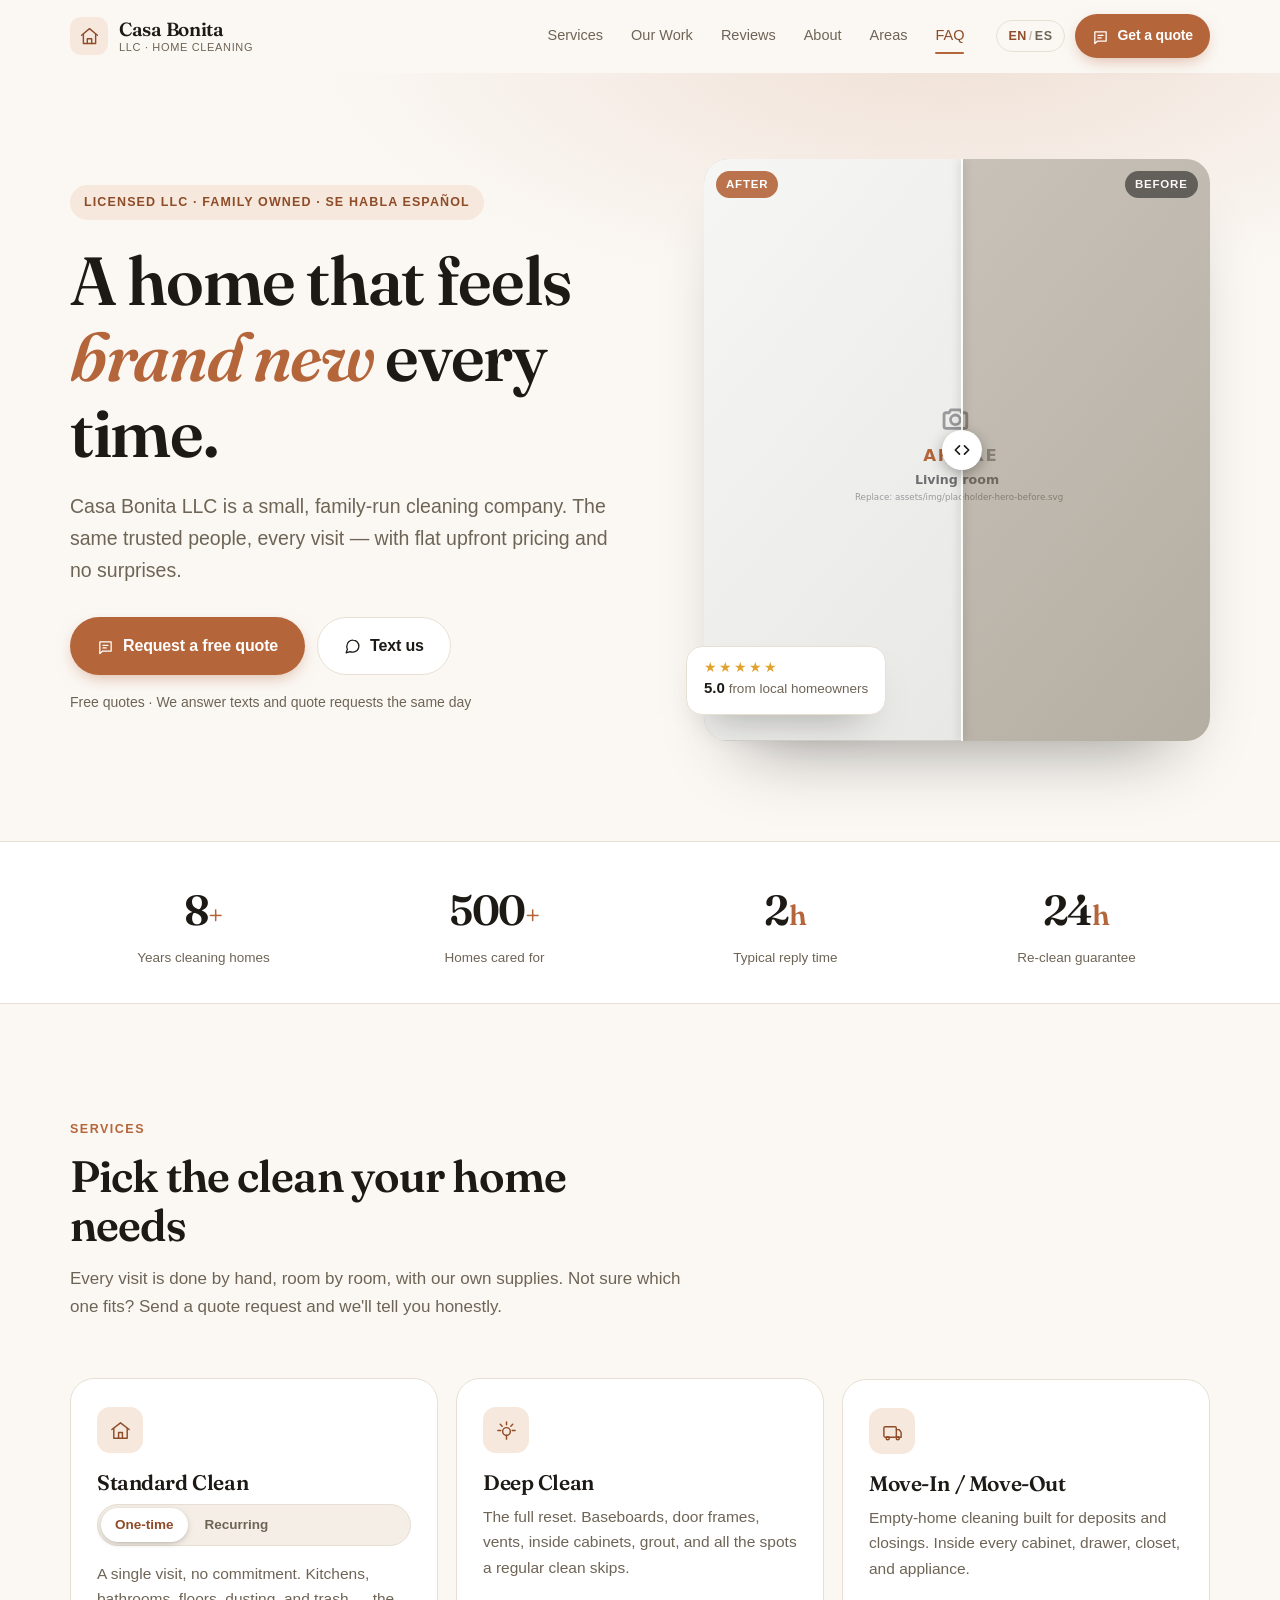
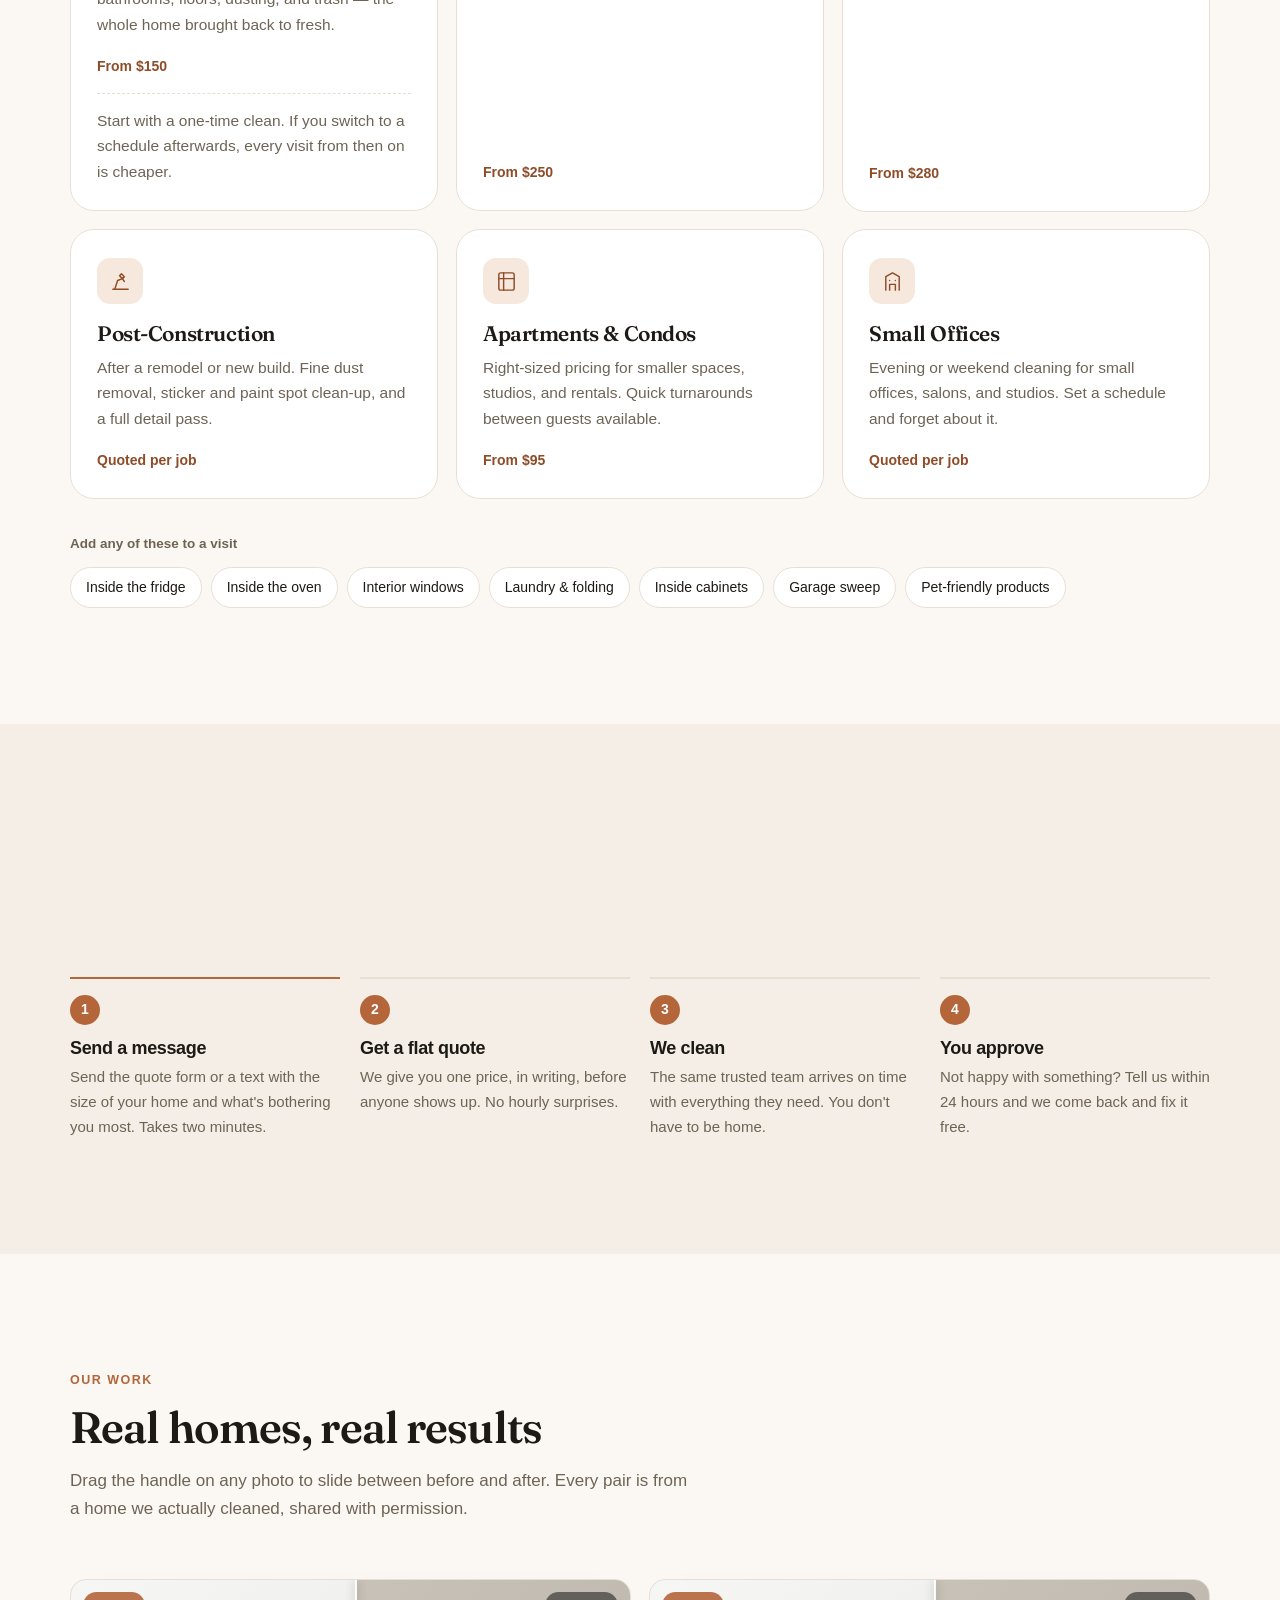
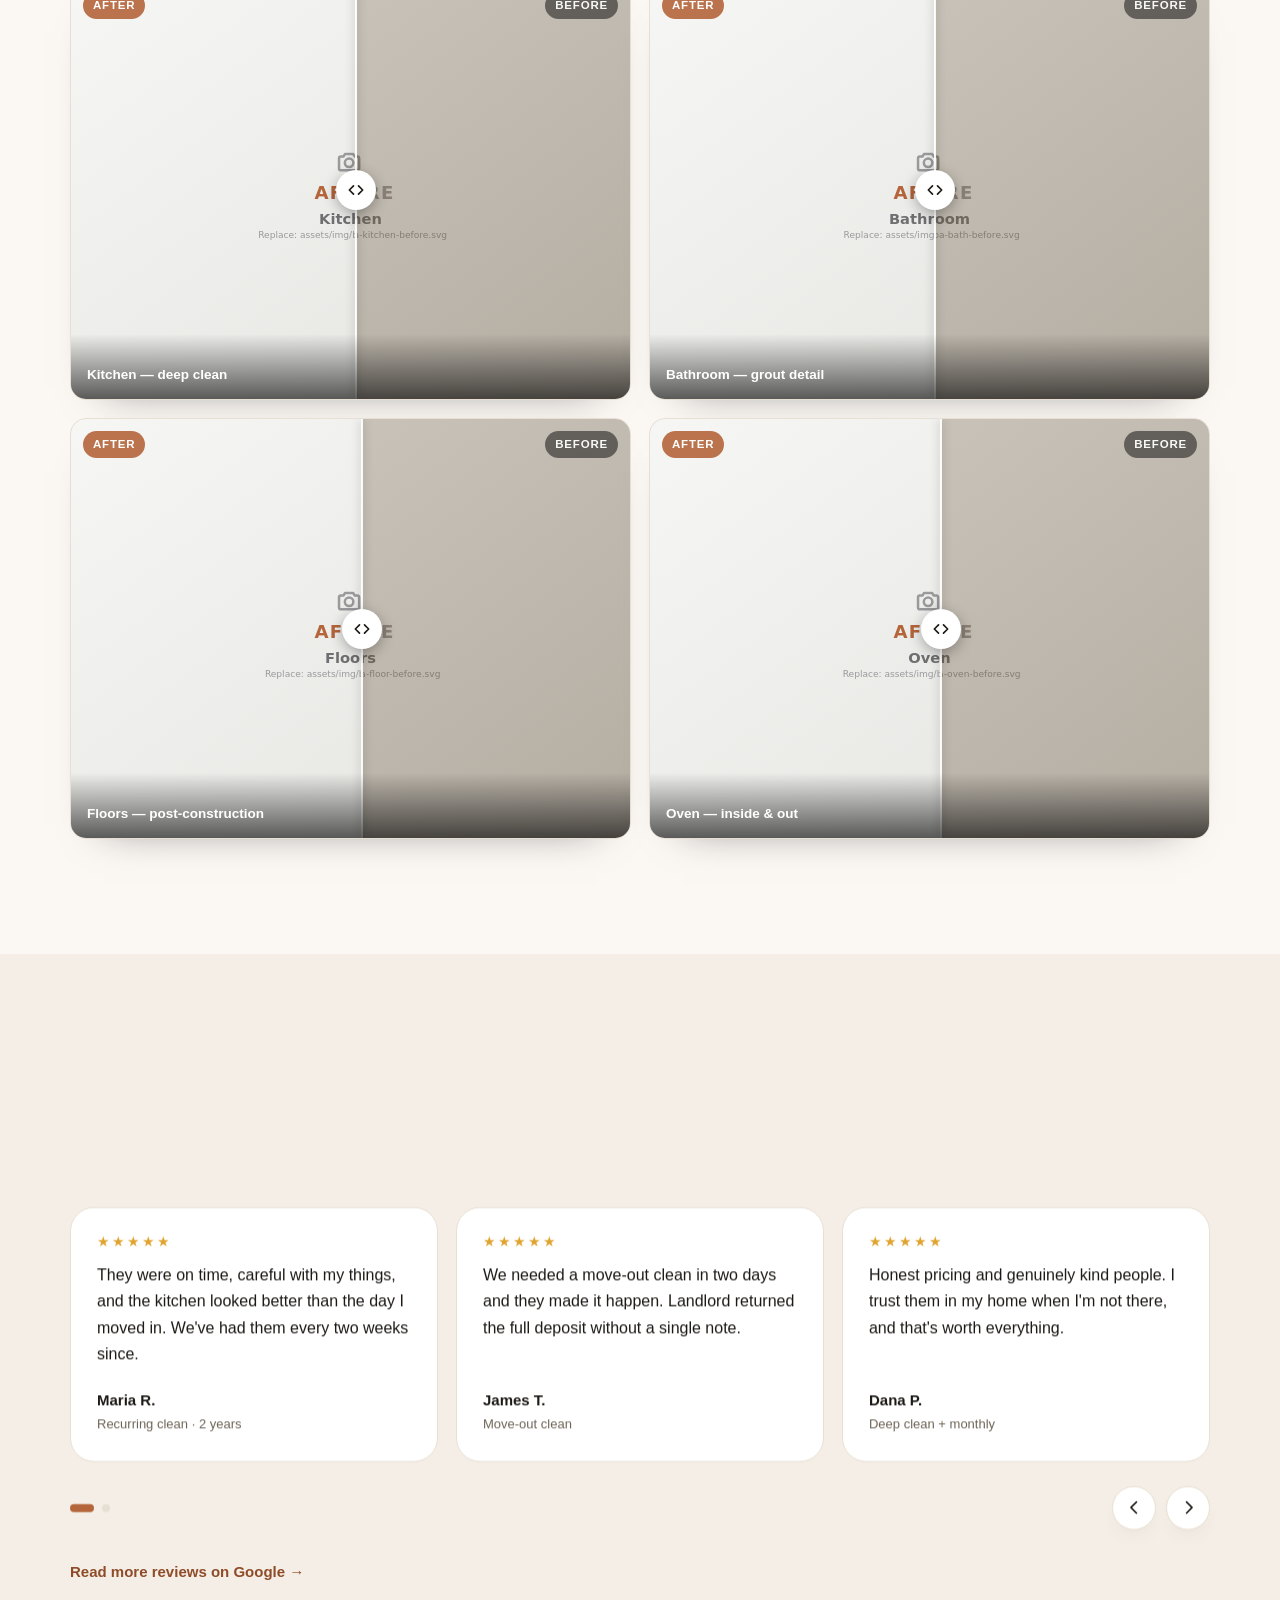
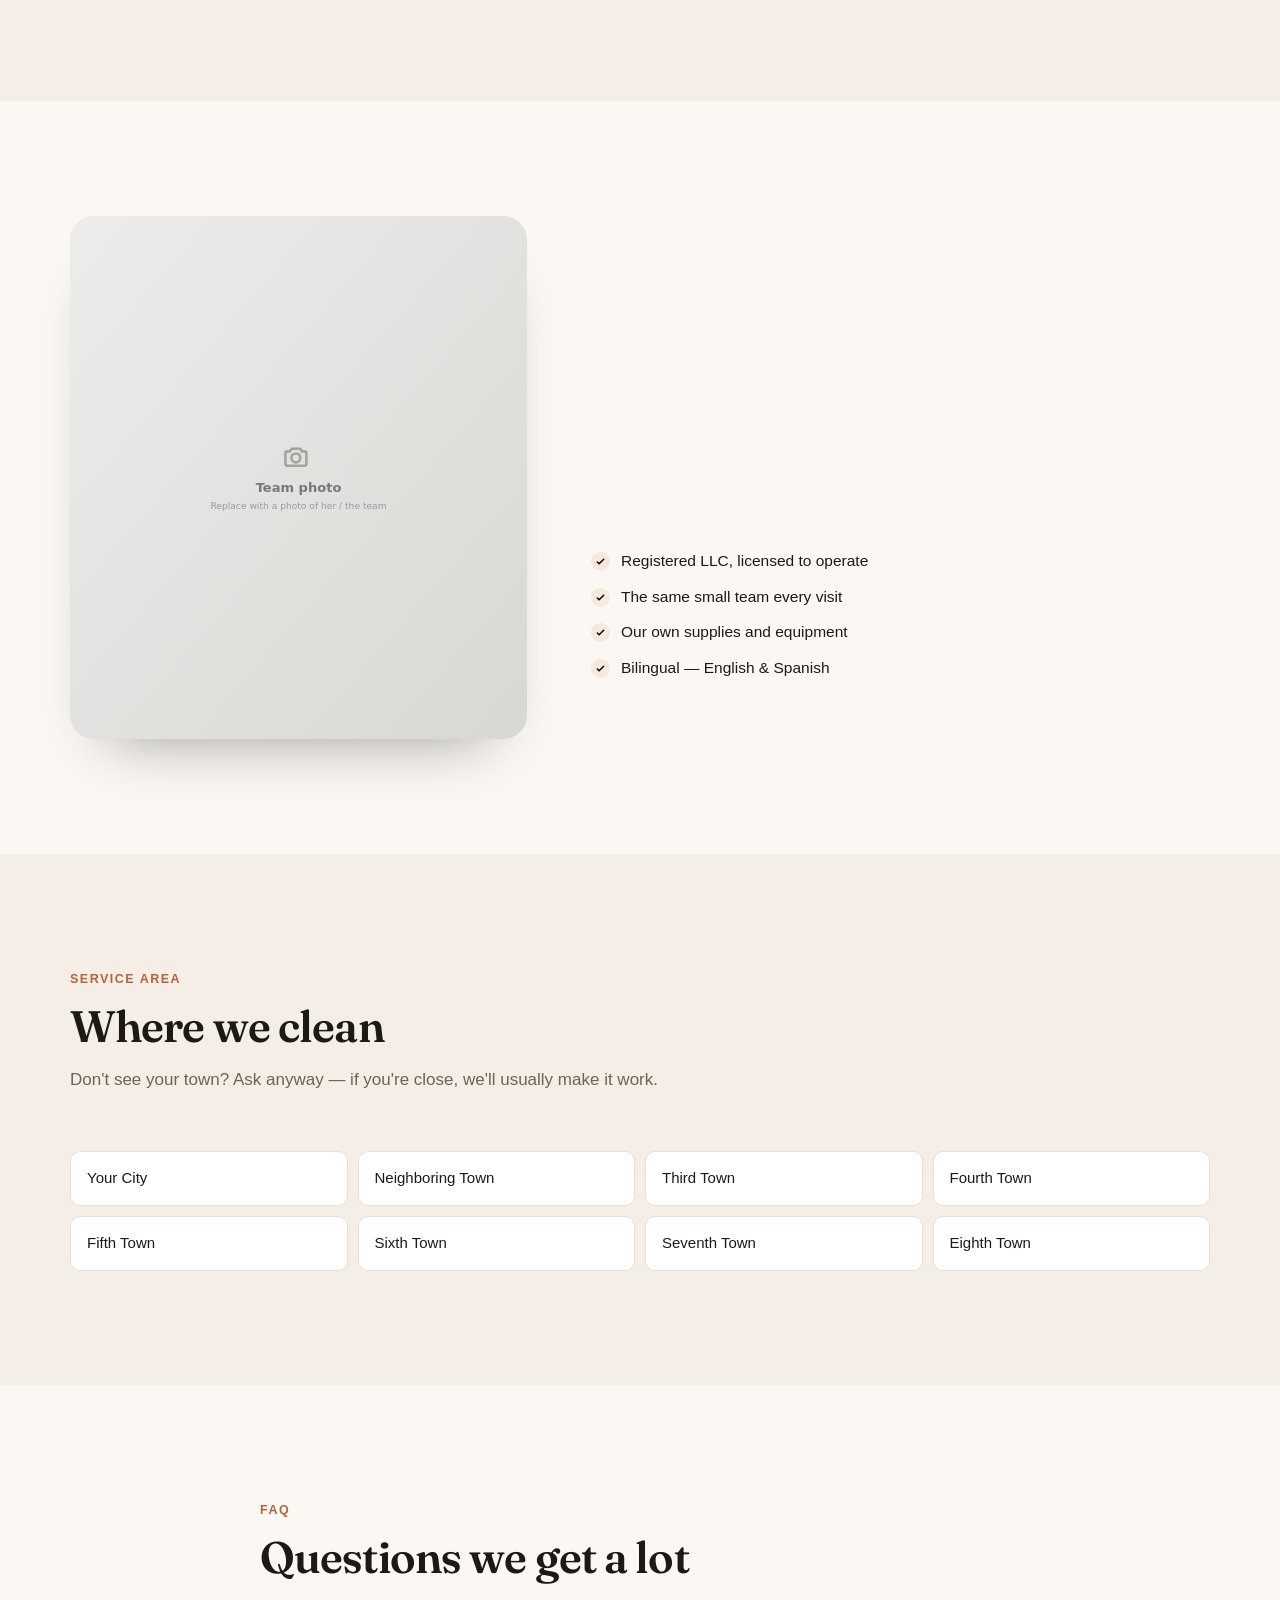
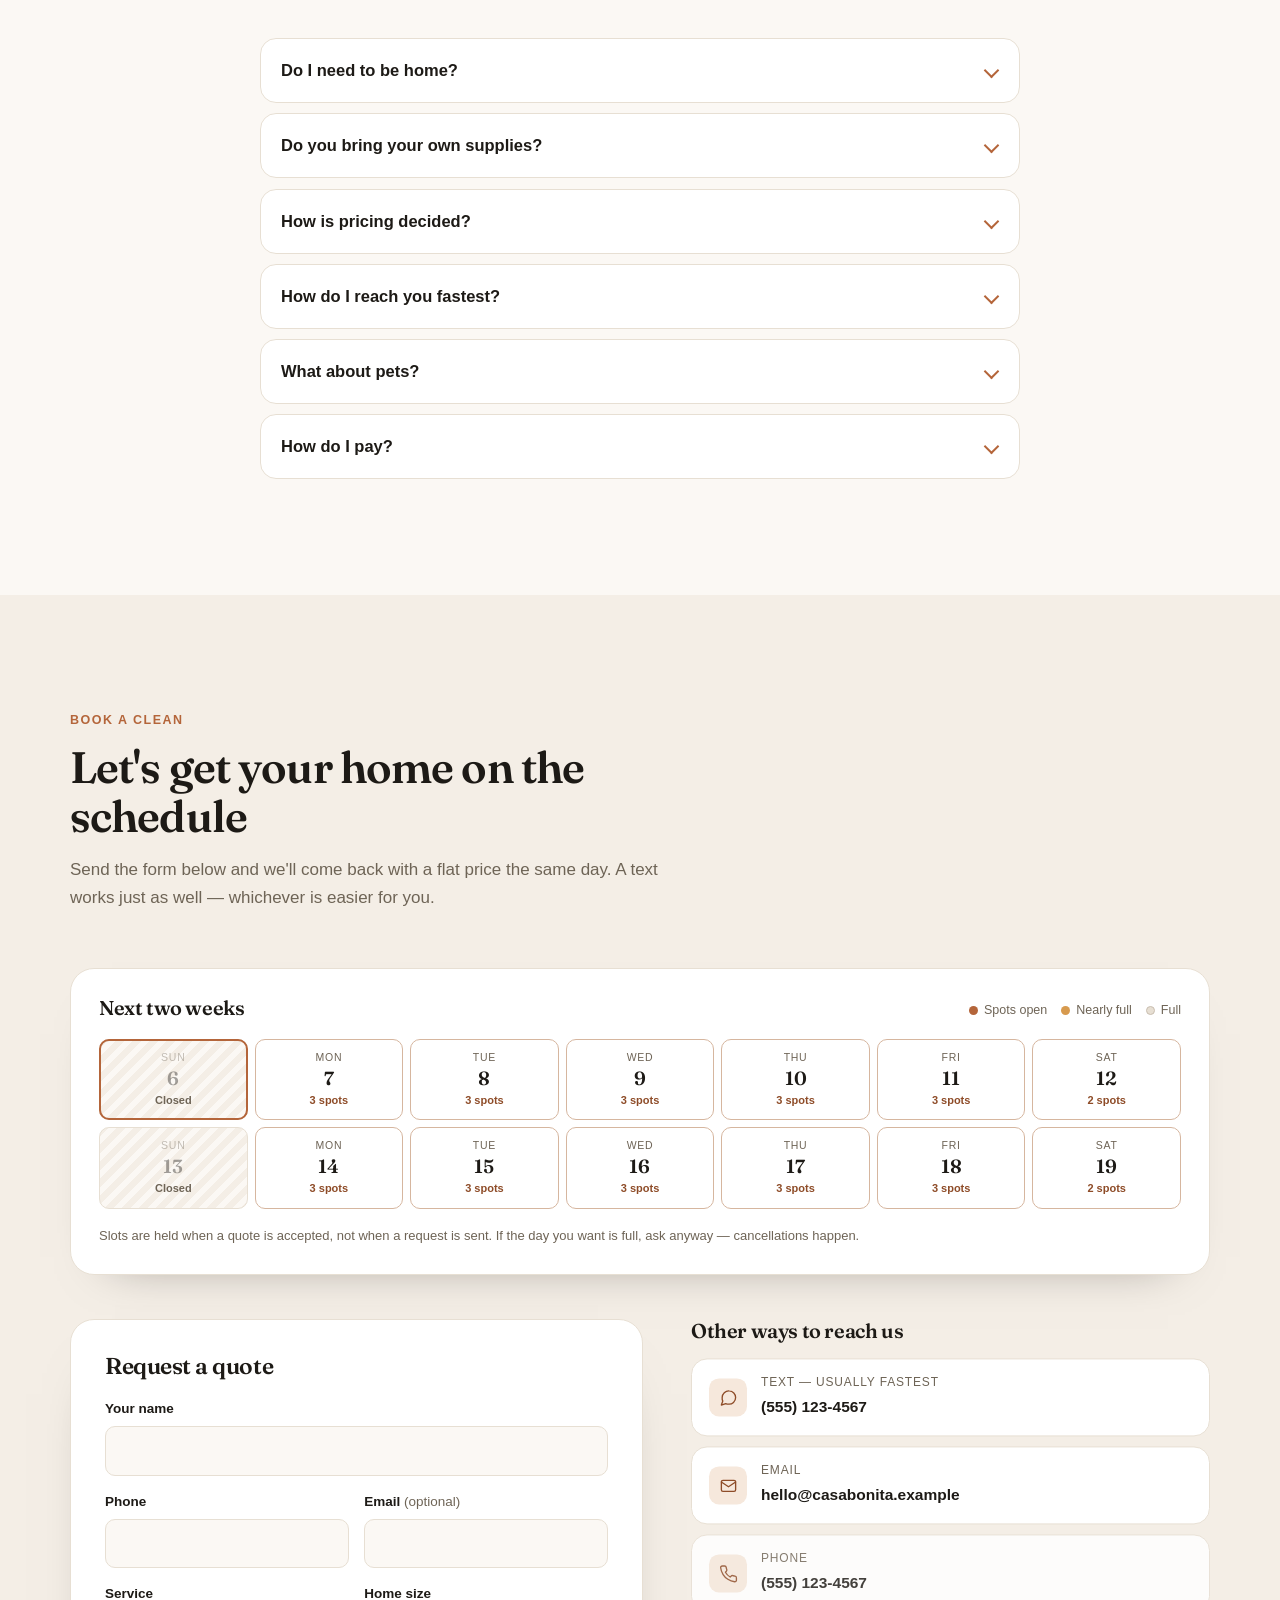
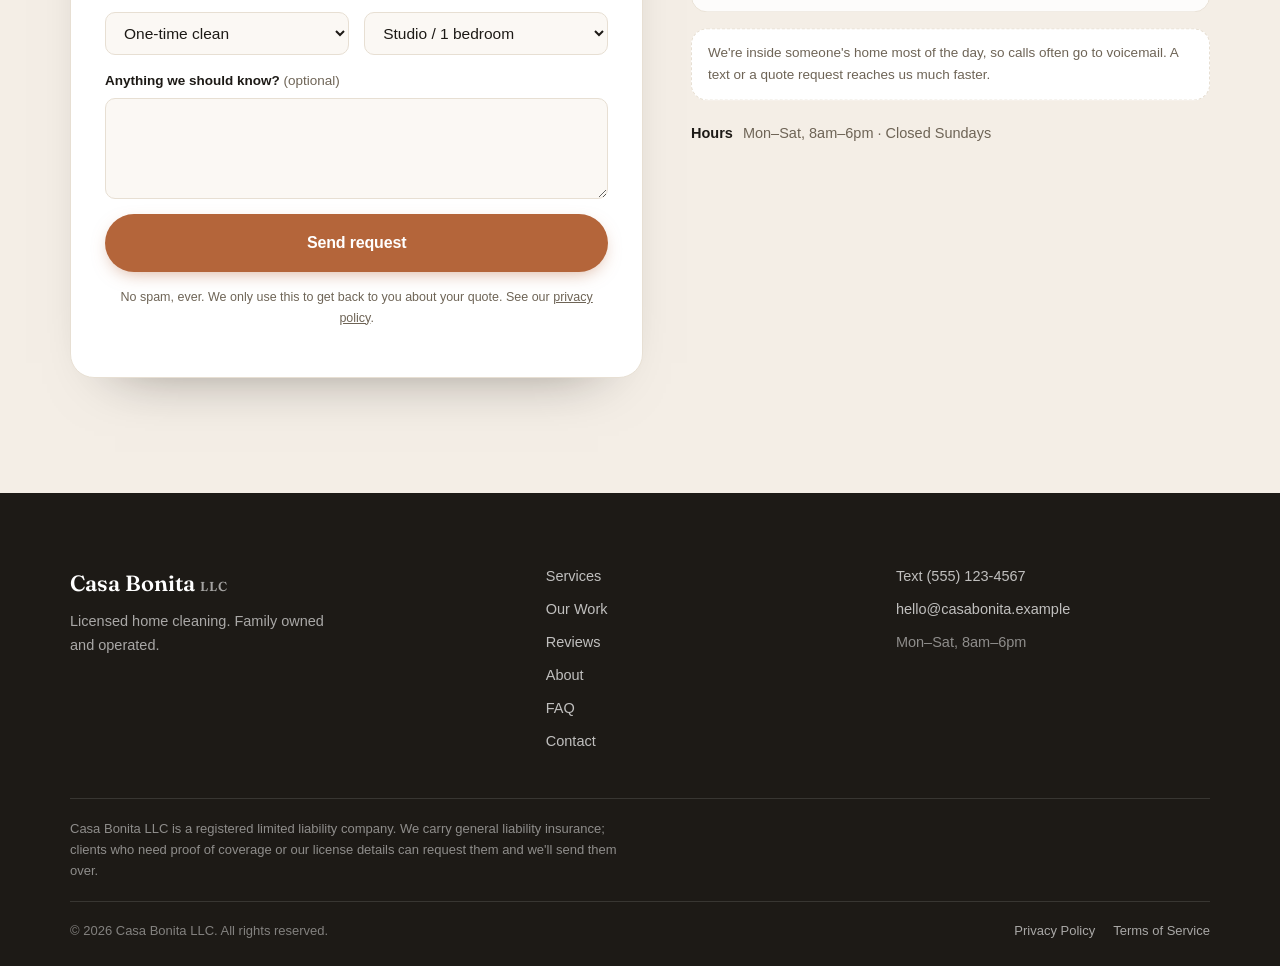
==== commit 7c0dd4ef: "Hide the draft from search engines until real content lands All three pages get a noindex/nofollow m" ====
--- a/index.html
+++ b/index.html
@@ -6,6 +6,13 @@
 <title>Casa Bonita LLC — Home Cleaning You Can Trust</title>
 <meta name="description" content="Casa Bonita LLC is a family-owned home cleaning service, registered and licensed. One-time cleans, recurring visits, deep cleans, and move-in/move-out. Free quotes.">
 <meta name="theme-color" content="#ffffff">
+
+<!-- ████ DRAFT ONLY — REMOVE THIS LINE BEFORE LAUNCH ████
+     Keeps the site out of Google while it still contains placeholder
+     content (the (555) phone number, invented reviews, unfilled legal
+     blanks). Delete the <meta> line below and push, and the site
+     becomes indexable. See CONTENT.md. -->
+<meta name="robots" content="noindex, nofollow">
 <link rel="canonical" href="https://example.com/">
 
 <!-- Social preview -->
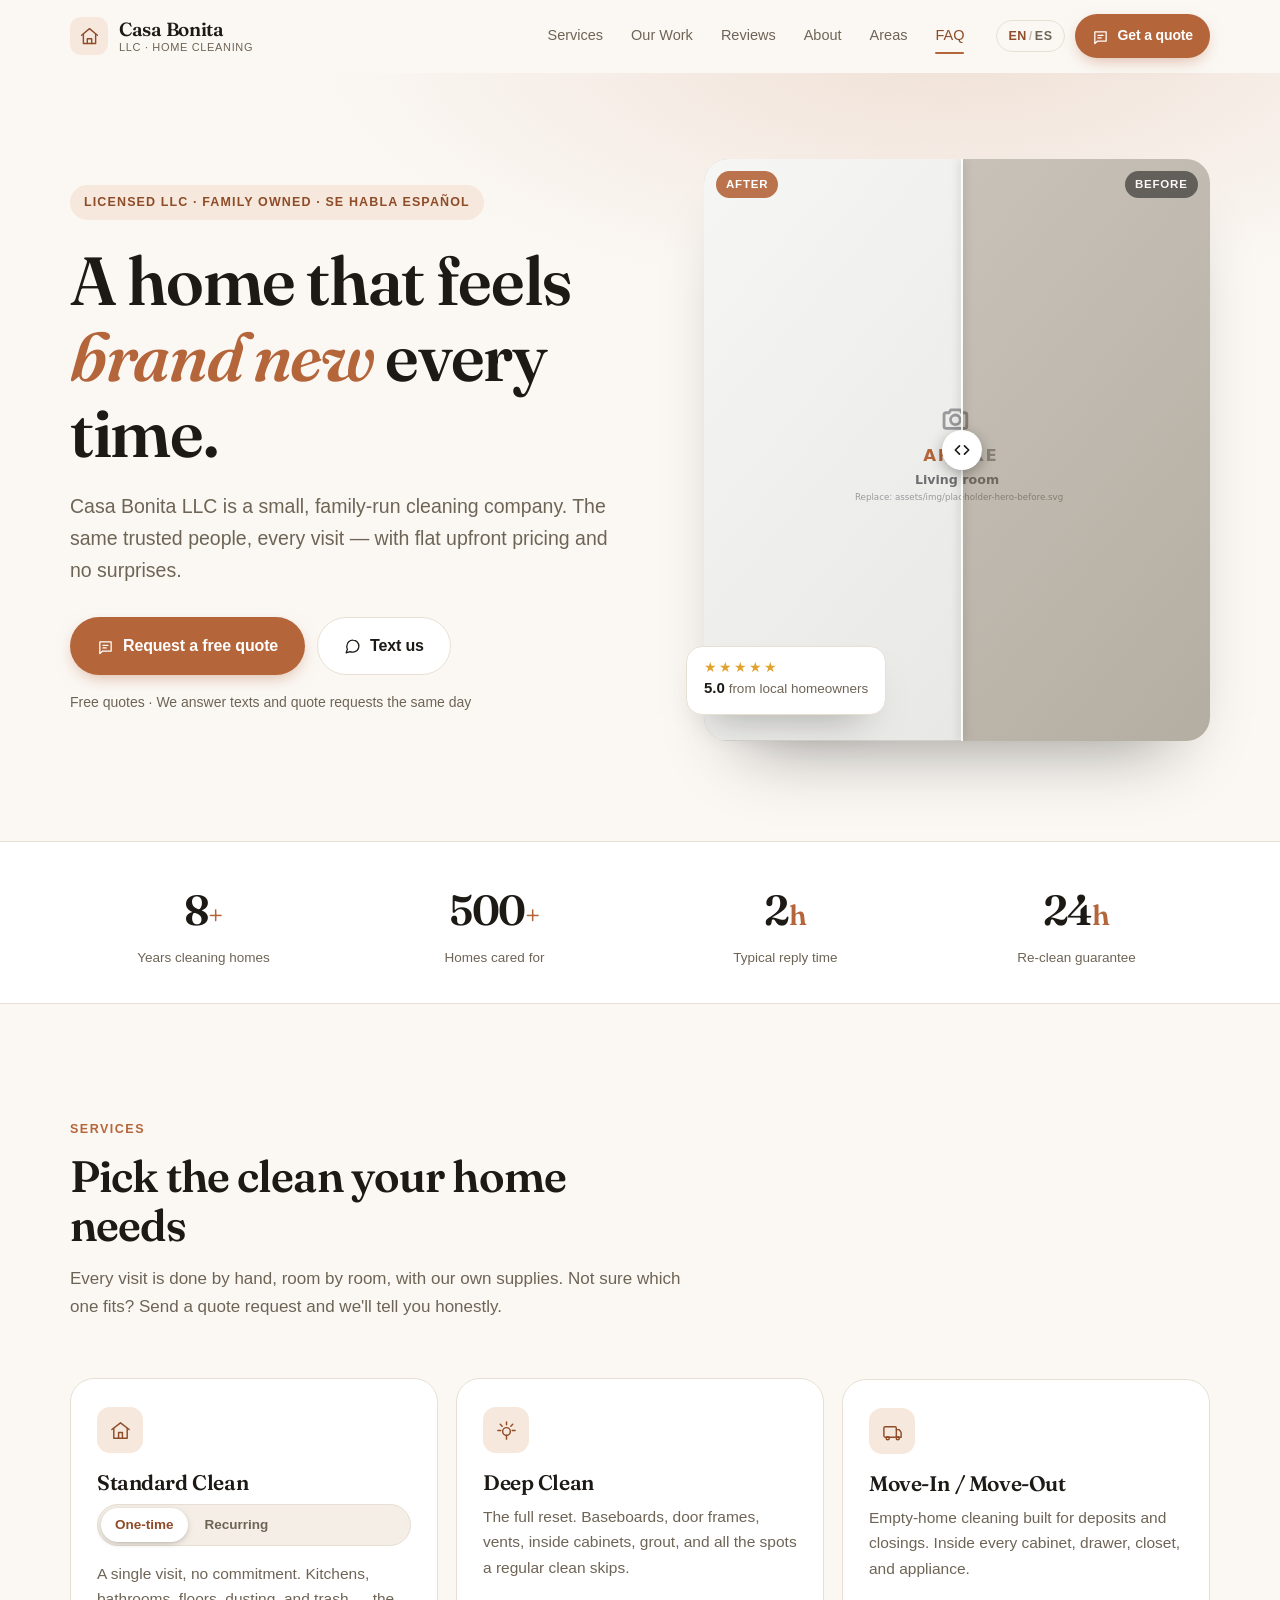
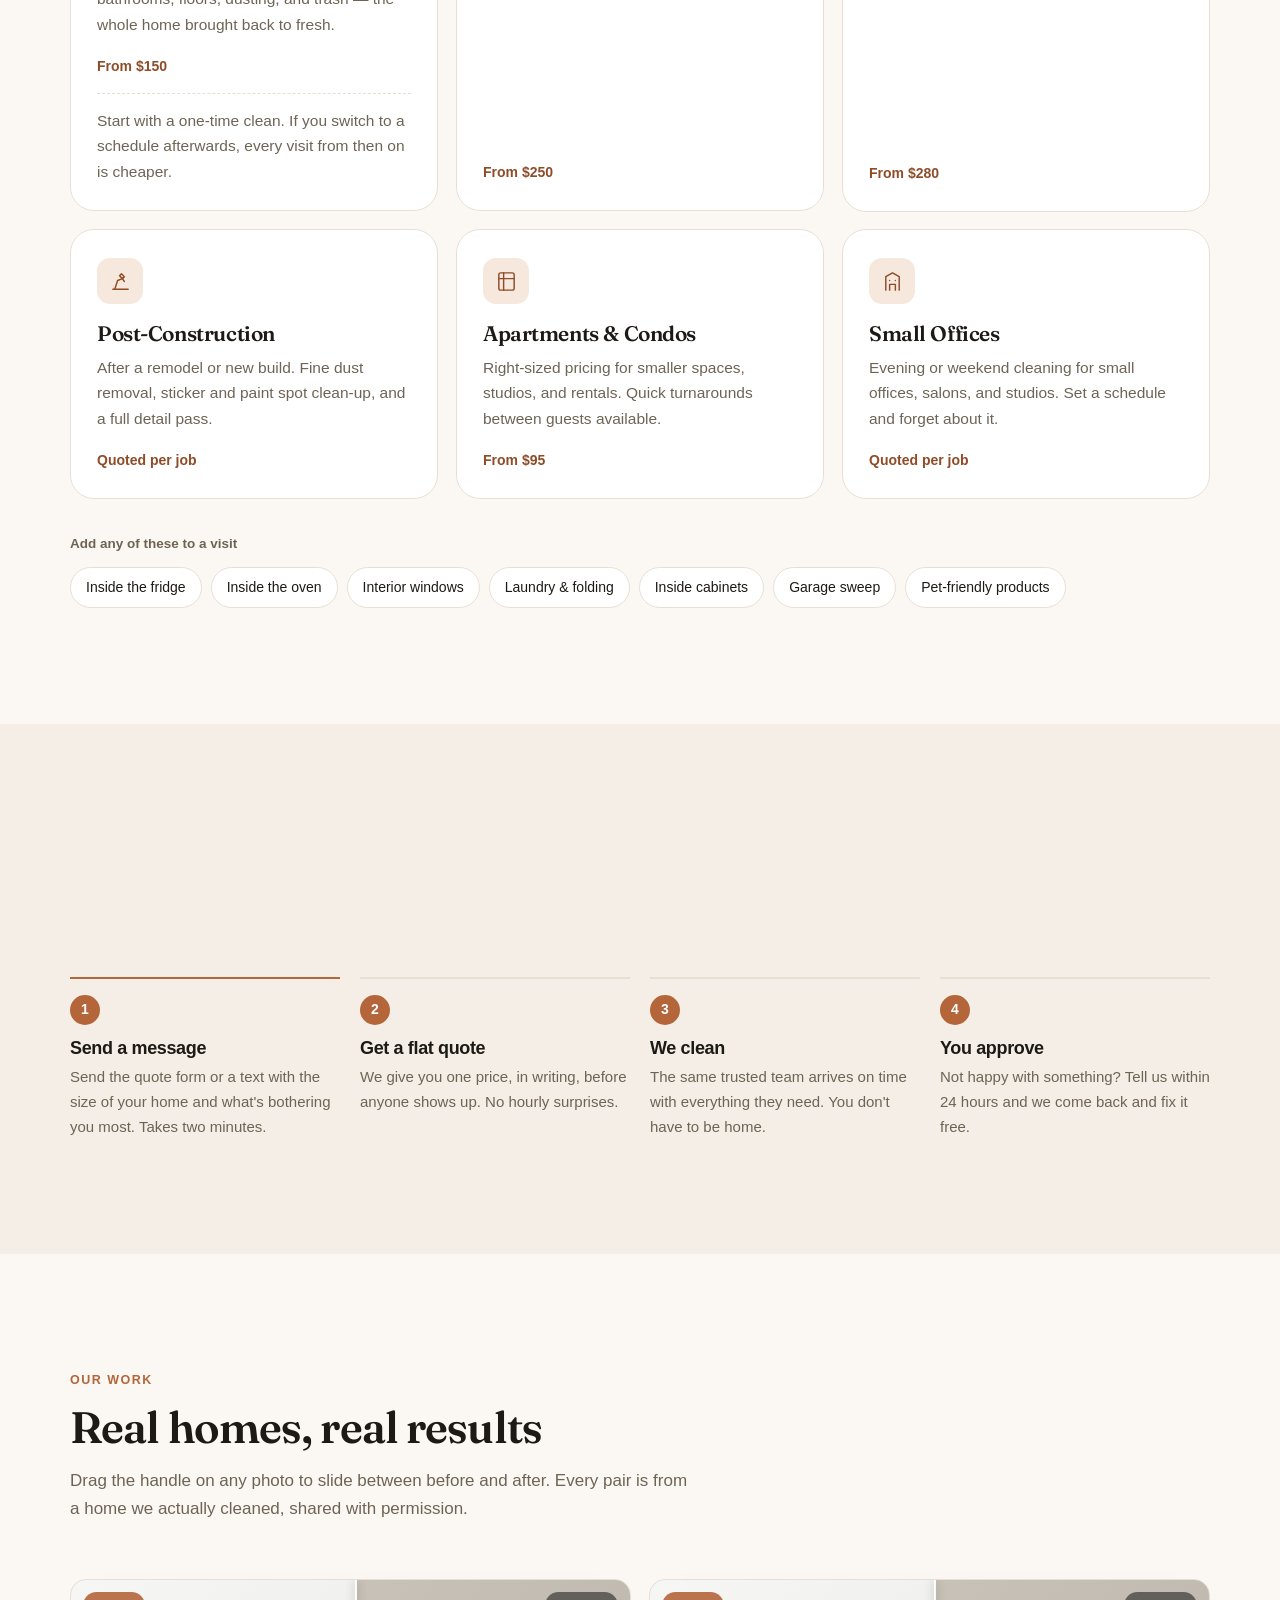
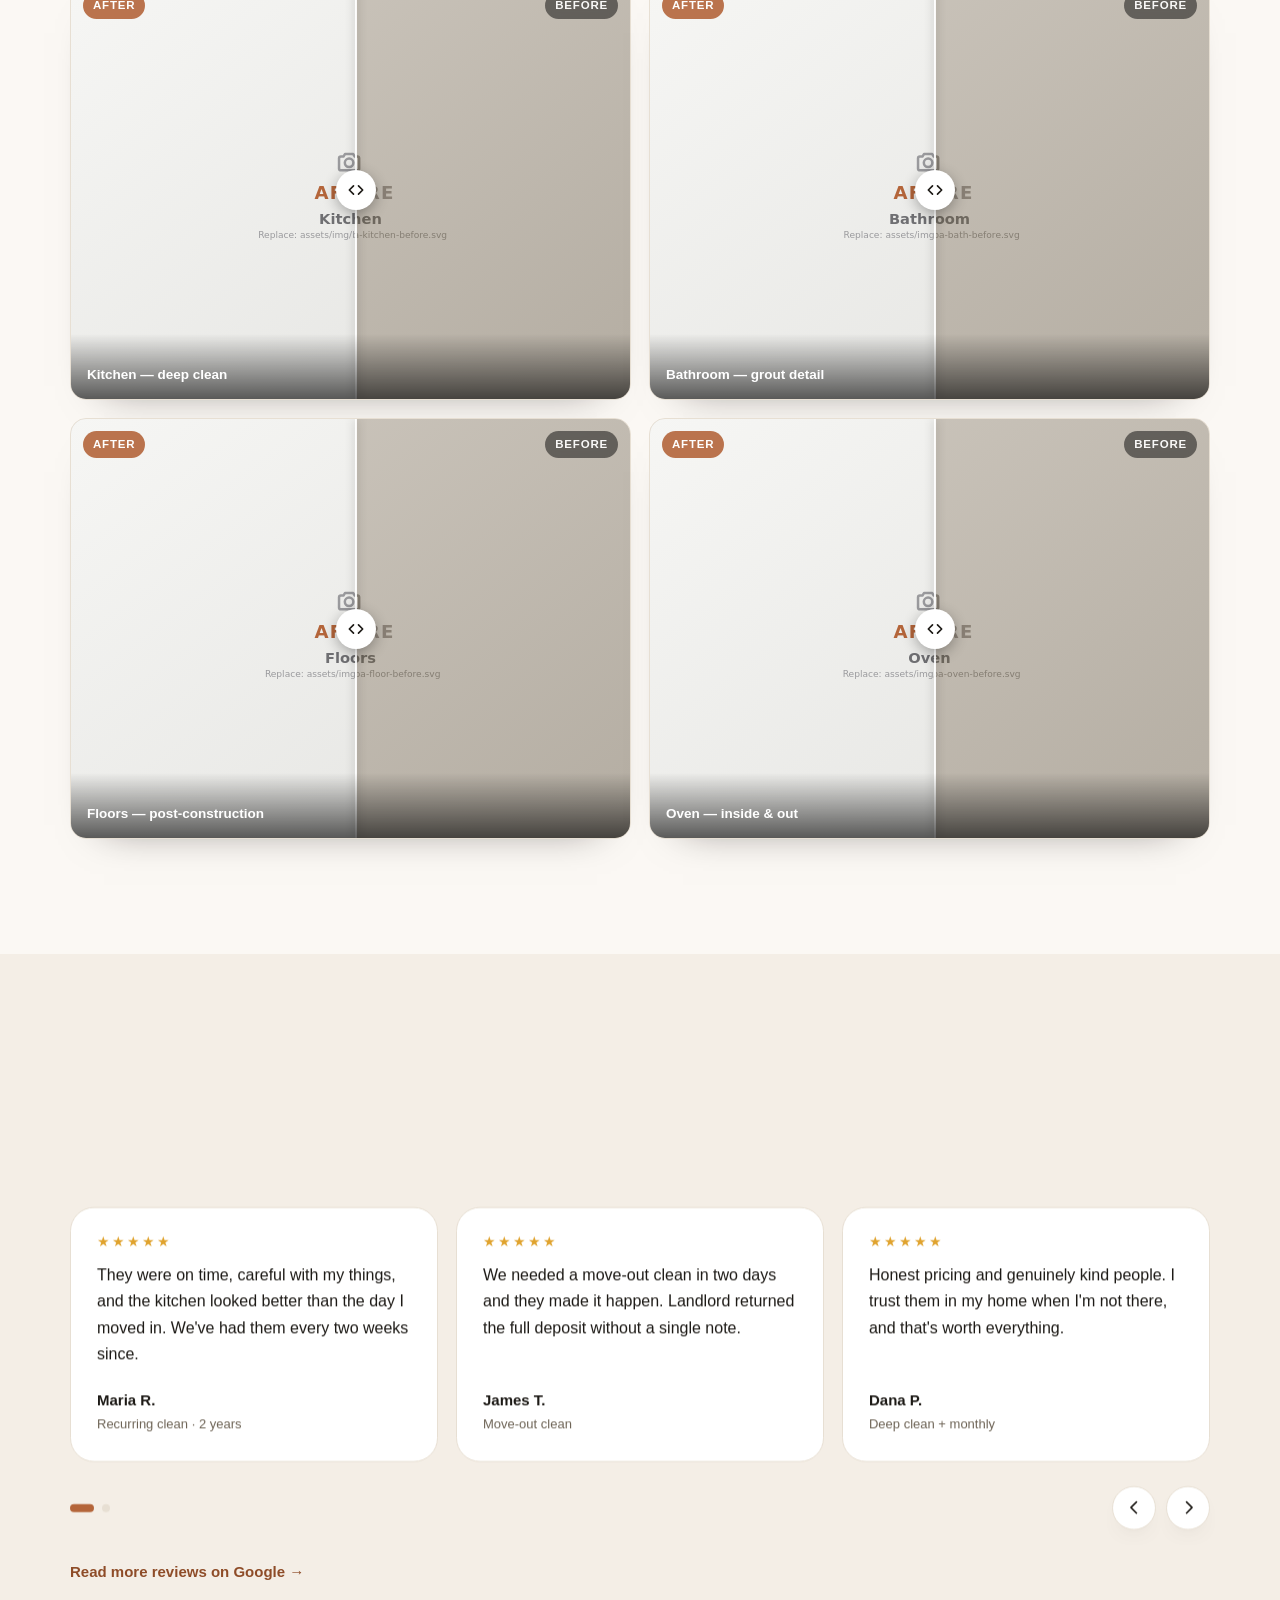
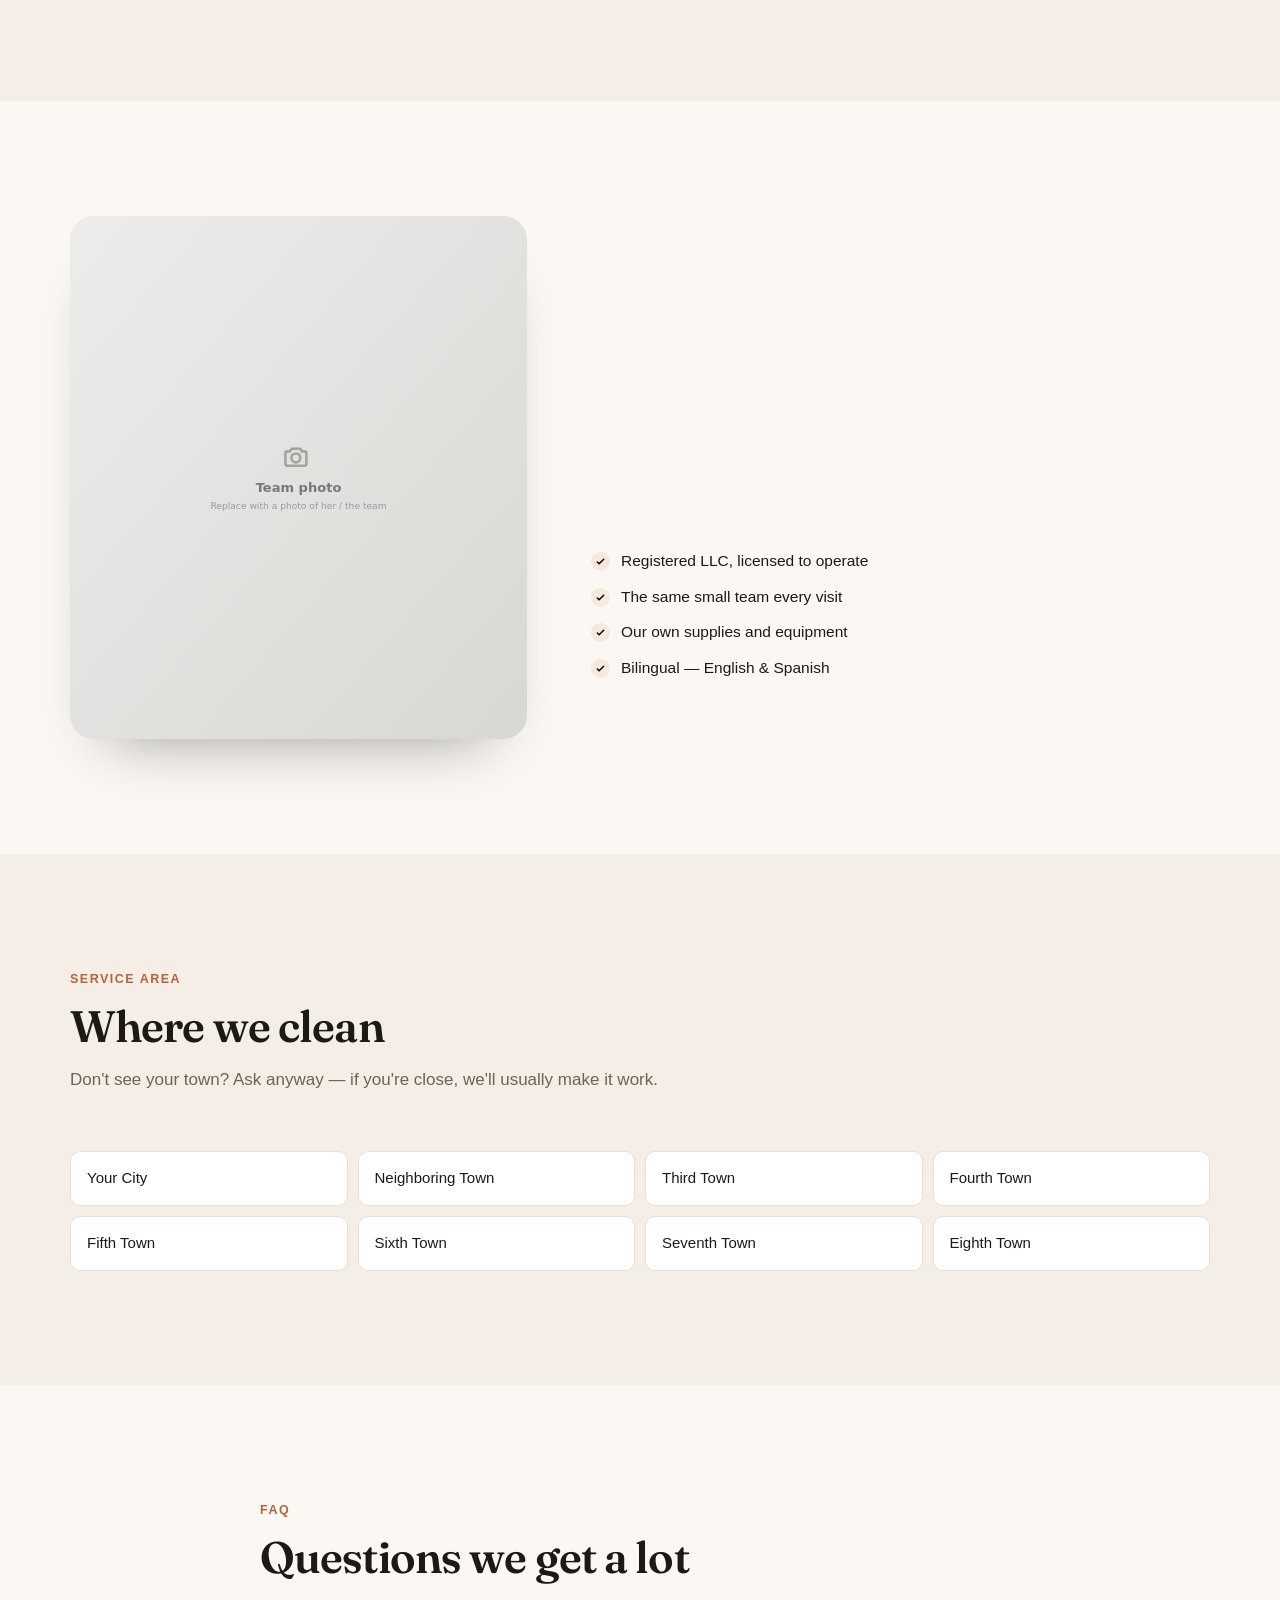
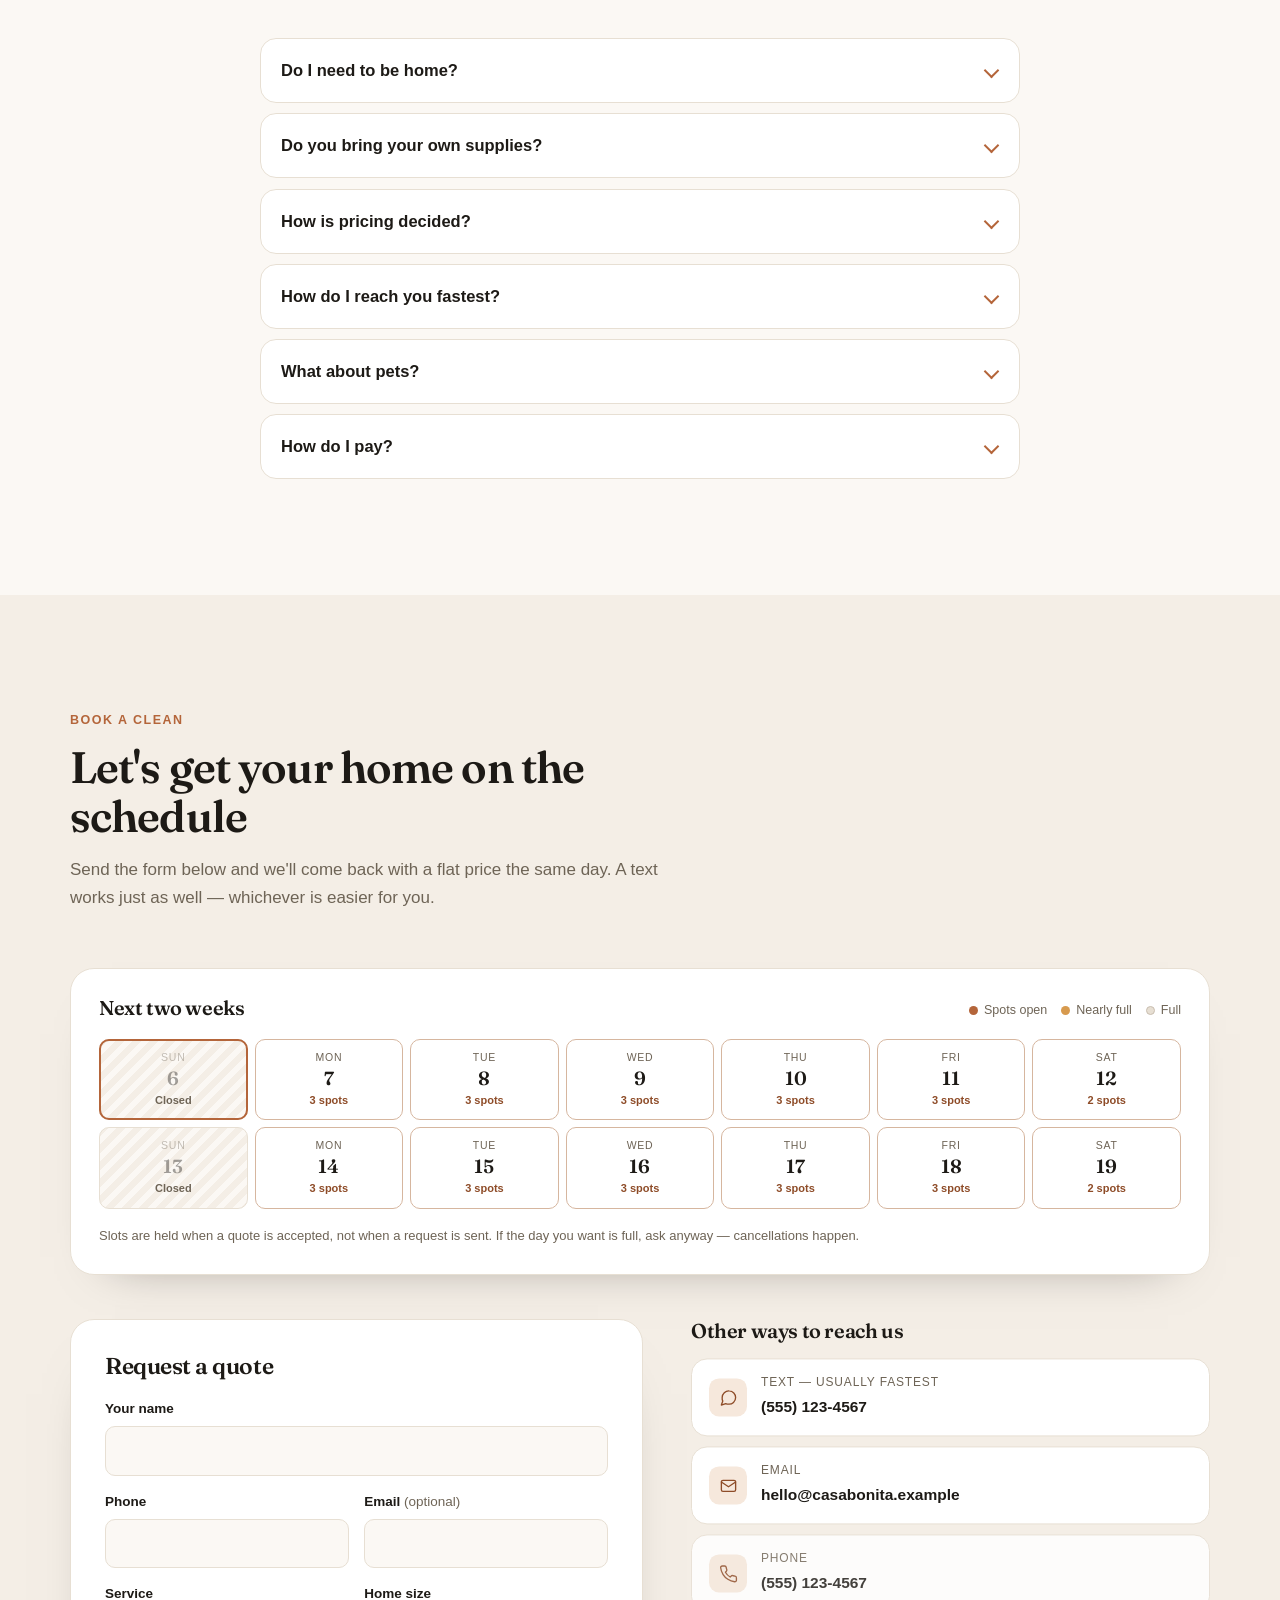
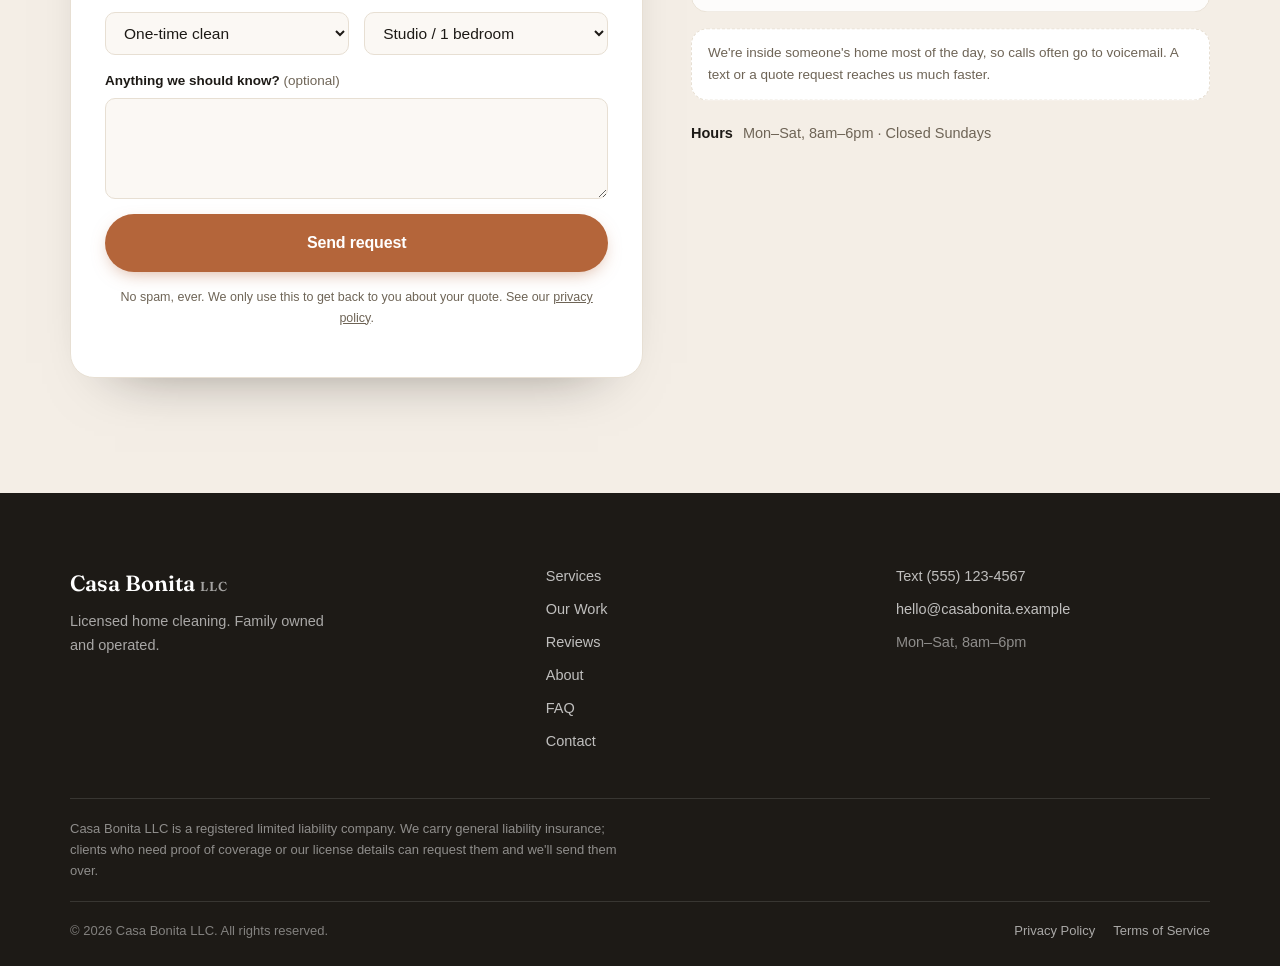
==== commit 309e2b09: "Fill in Las Vegas, Nevada on the legal pages and in structured data - Privacy: business location is " ====
--- a/index.html
+++ b/index.html
@@ -604,7 +604,13 @@
   "telephone": "+1-555-123-4567",
   "email": "hello@casabonita.example",
   "priceRange": "$$",
-  "areaServed": ["Your City", "Neighboring Town"],
+  "address": {
+    "@type": "PostalAddress",
+    "addressLocality": "Las Vegas",
+    "addressRegion": "NV",
+    "addressCountry": "US"
+  },
+  "areaServed": { "@type": "City", "name": "Las Vegas", "containedInPlace": { "@type": "State", "name": "Nevada" } },
   "openingHours": "Mo-Sa 08:00-18:00"
 }
 </script>
